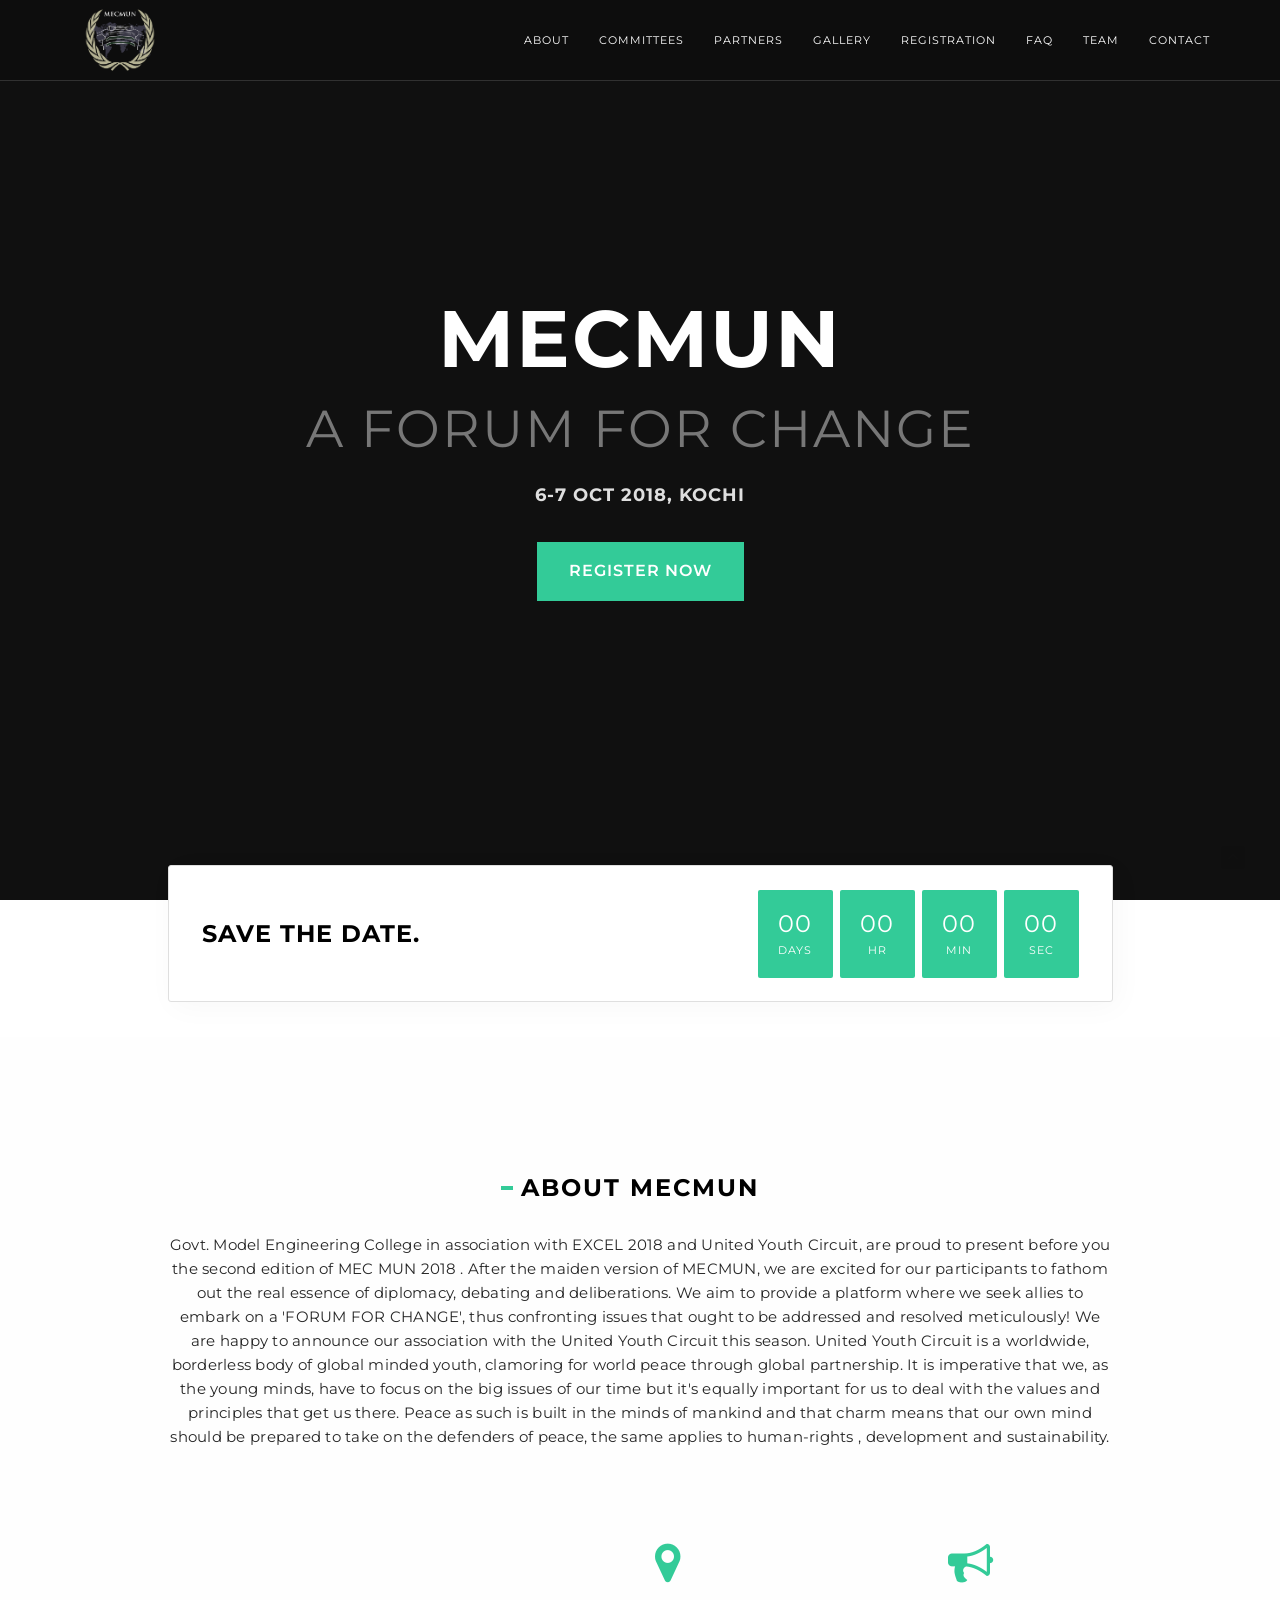
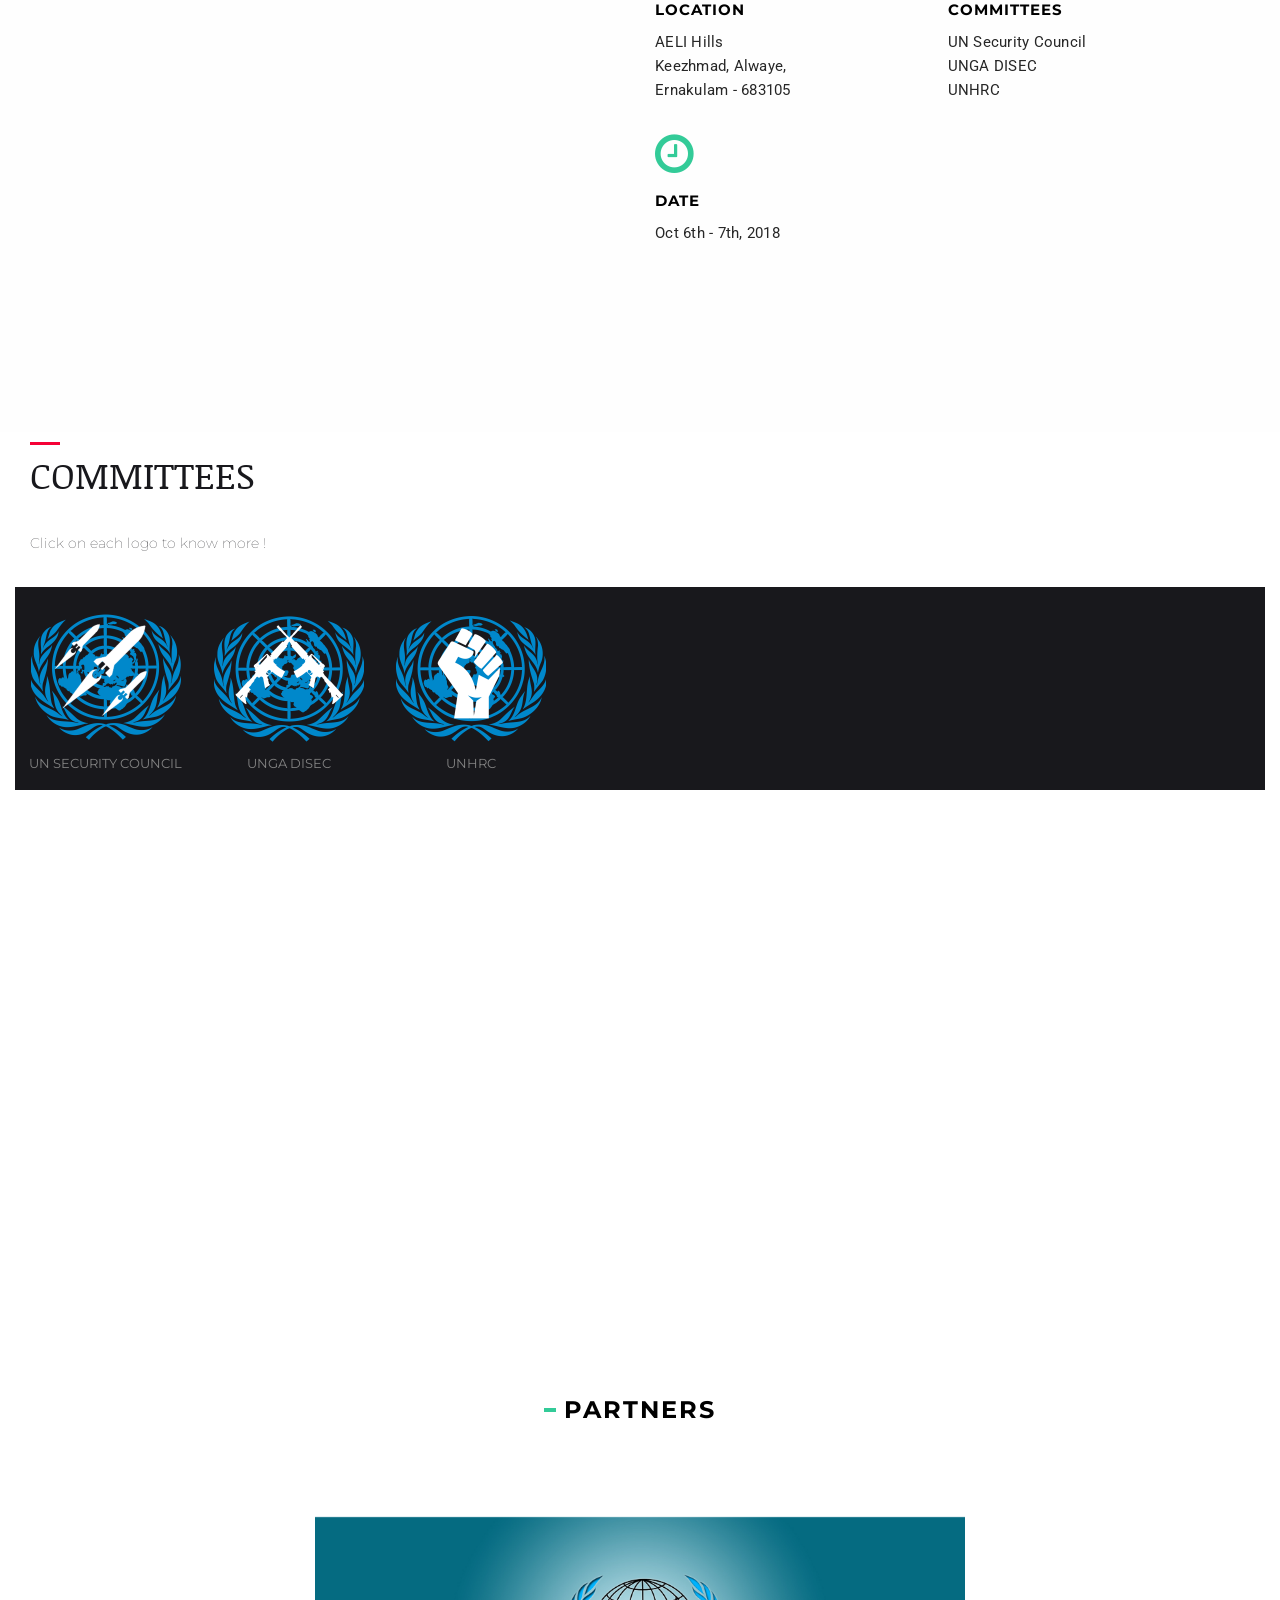
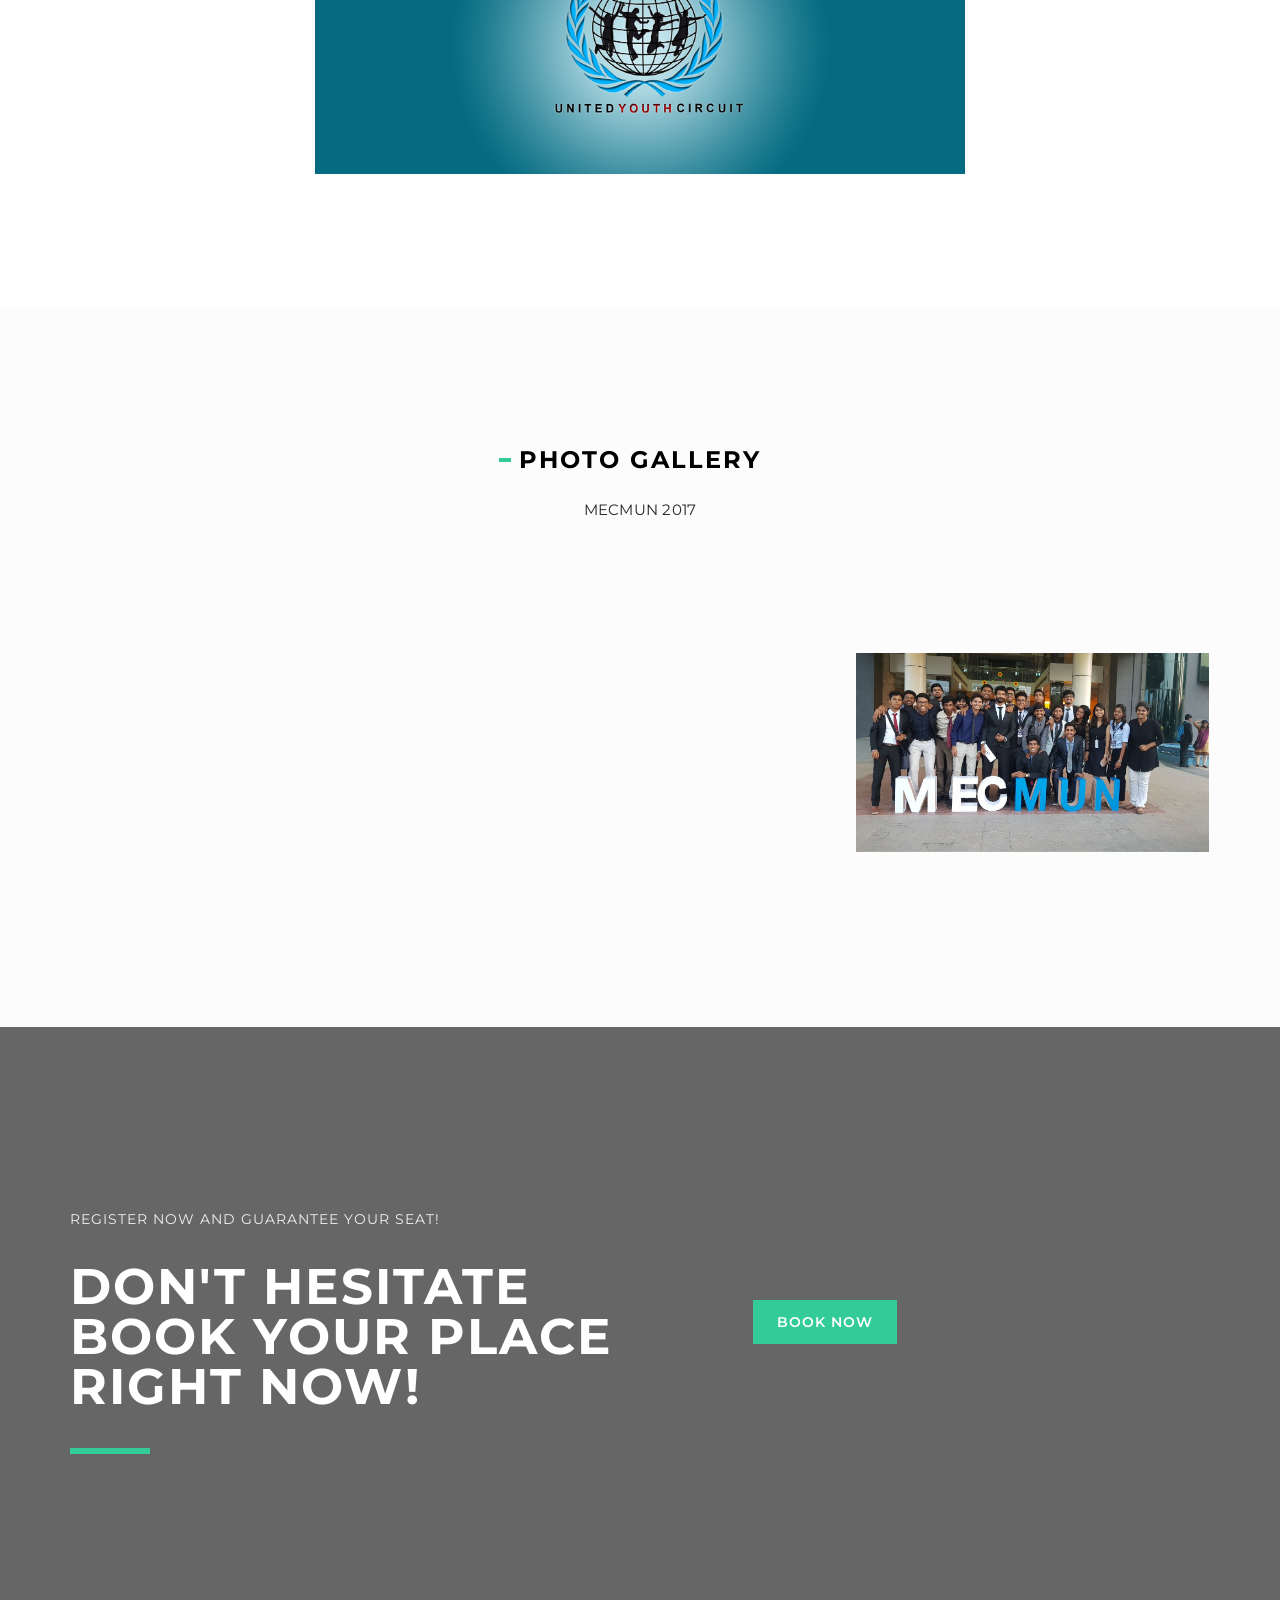
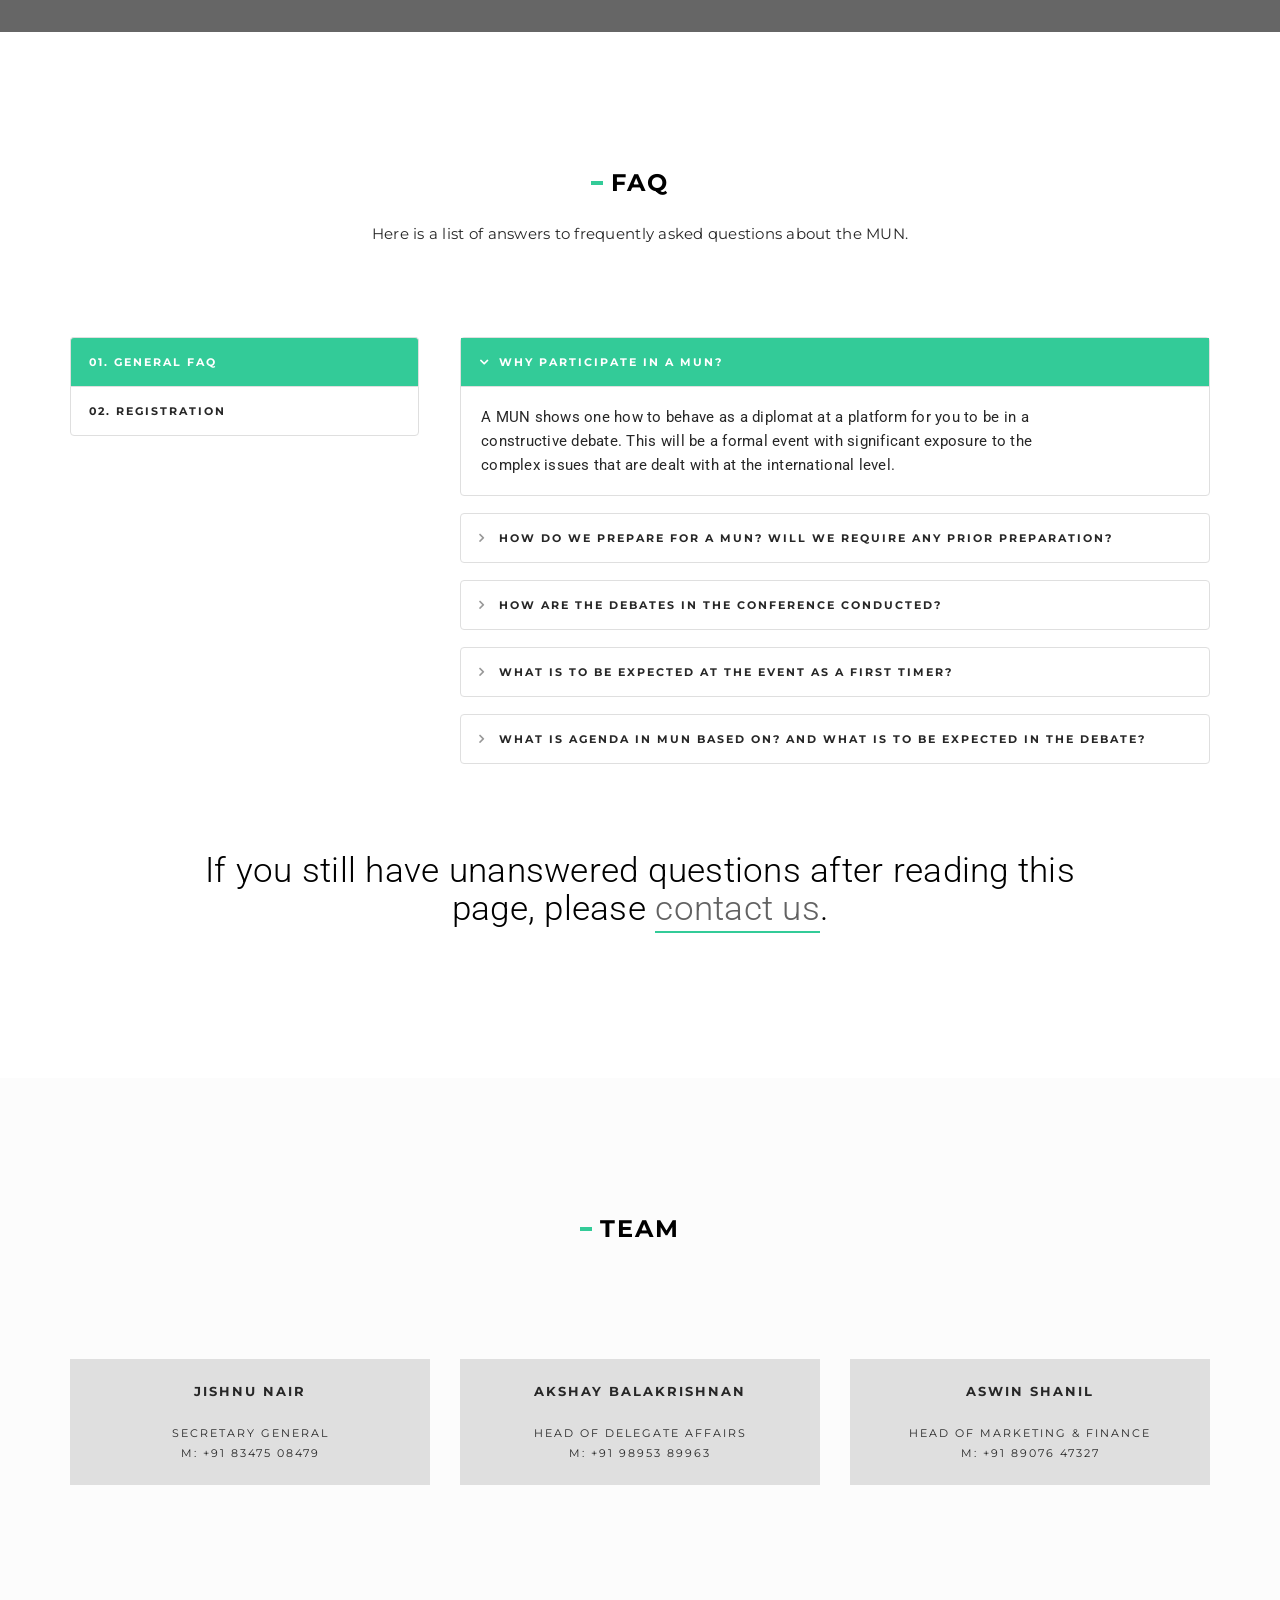
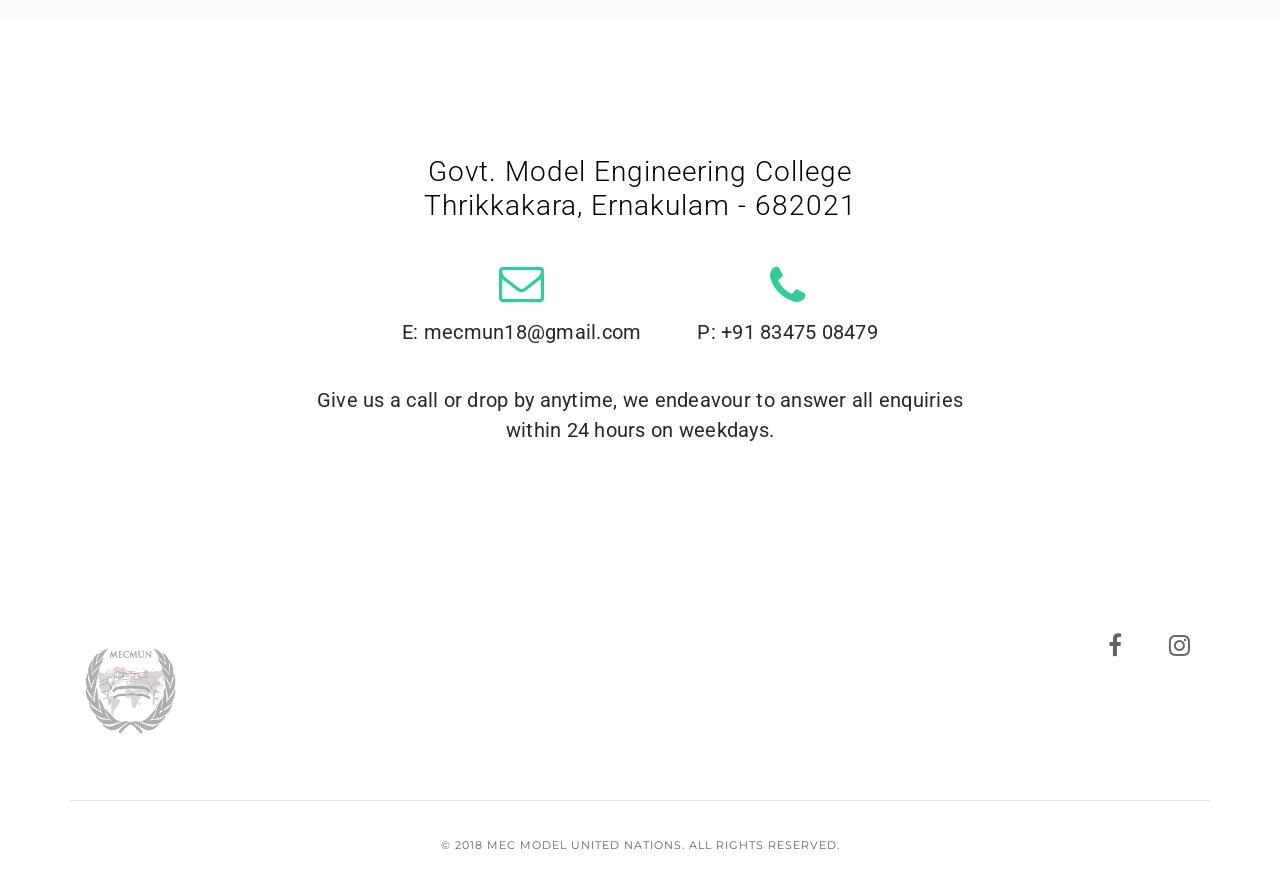
==== index.html @ cce0126d "Fixed the committees issue" ====
<!doctype html>
<html class="no-js" lang="en">
<head>
    <meta charset="utf-8">
    <title>MEC Model United Nations</title>
    <meta name="description" content="A MUN conference organised by Model Engineering College, Kochi"/>
    <meta name="keywords" content="mecmun, mun, model united nations, mecmun 2018, mec, mun kerala circuit"/>
    <meta name="viewport" content="width=device-width, initial-scale=1.0, maximum-scale=1"/>

    <!-- Loading Bootstrap CSS -->
    <link href="assets/css/bootstrap.min.css" rel="stylesheet" type="text/css">

    <!-- Loading Font Icons -->
    <link href="assets/css/font-awesome.min.css" rel="stylesheet" type="text/css">

    <!-- Include all css plugins (below), or include individual files as needed -->
    <link href="assets/css/flickity.min.css" rel="stylesheet" type="text/css">
    <link href="assets/css/magnific-popup.css" rel="stylesheet" type="text/css">

    <!-- Main CSS -->
    <link href="assets/css/dione_main.min.css" rel="stylesheet" type="text/css">
    <link href="assets/css/dione_style.css" rel="stylesheet" type="text/css">

    <!-- Color Skins CSS -->
    <link href="assets/css/dione_color_green.css" rel="stylesheet" type="text/css">
    <link href="assets/css/switch-style.css" rel="stylesheet" type="text/css">

    <style>
    #committees {
  		height: 820px;
	}
	@media only screen and (max-width: 992px) {
  	#committees {
    	height: 380px;
  	}
    }
    </style>
</head>
<body id="page-top">
    <!-- Navigation Start -->
    <nav id="navigation" class="navbar navbar-fixed-top navbar-white">
        <div class="container">
            <div class="row">
                <div class="navbar-header col-md-3">
                    <button type="button" class="navbar-toggle collapsed" data-toggle="collapse" data-target="#navbar-dione">
                        <span class="sr-only">Toggle navigation</span>
                        <span class="icon-bar"></span>
                        <span class="icon-bar"></span>
                        <span class="icon-bar"></span>
                    </button>
                    <a class="navbar-brand page-scroll font-family-alt letter-spacing-1 text-extra-large text-uppercase" href="#page-top">
                        <img class="logo-navbar-dark" src="assets/images/logo-text-white.png" alt=""/>
                        <img class="logo-navbar-white" src="assets/images/logo-text-dark.png" alt=""/>
                    </a>
                </div>
                <!-- //.navbar-header -->
                <div id="navbar-dione" class="navbar-collapse collapse col-md-9 pull-right">
                    <ul class="nav navbar-nav font-family-alt letter-spacing-1 text-small text-uppercase">
                        <li><a href="#about" class="page-scroll">About</a></li>
                        <li><a href="#committees" class="page-scroll">Committees</a></li>
                        <li><a href="#partner" class="page-scroll">Partners</a></li>
                        <li><a href="#gallery" class="page-scroll">Gallery</a></li>
                        <li><a href="#register" class="page-scroll">Registration</a></li>
                        <li><a href="#faq" class="page-scroll">FAQ</a></li>
                        <li><a href="#team" class="page-scroll">Team</a></li>
                        <li><a href="#contact" class="page-scroll">Contact</a></li>
                    </ul>
                </div>
                <!-- //.navbar-collapse -->
            </div>
            <!-- //.row -->
        </div>
        <!-- //.container -->
    </nav>
    <!-- //Navigation End -->
    <!-- Section - Home Start -->
    <section id="home-with-countdown" class="bg-cover bg-gray-dark-2 bg-overlay-black-6 display-table height-100 no-padding width-100">
        <div class="display-table-cell vertical-align-middle">
            <div class="container">
                <div class="row">
                    <div class="col-md-8 col-md-offset-2 text-center">
                        <h2 class="display-block font-family-alt font-weight-700 letter-spacing-2 text-uppercase text-white xs-title-extra-large sm-title-extra-large-3 title-extra-large-5">
                            MECMUN<br>
                            <small>A forum for change</small>
                        </h2>
                        <p class="font-family-alt letter-spacing-1 margin-3 no-margin-bottom no-margin-rl text-gray-light xs-text-large text-extra-large text-uppercase">
                            <b>6-7 Oct 2018, Kochi</b>
                        </p>
                        <a href="https://goo.gl/forms/EaOo9Jp00zM3arwy2" target="_blank" class="page-scroll btn btn-base-color sm-btn-medium btn-large margin-4-5 no-margin-bottom no-margin-rl">Register Now</a>
                    </div>
                    <!-- //.col-md-8 -->
                </div>
                <!-- //.row -->
            </div>
            <!-- //.container -->
        </div>
        <!-- //.display-table-cell -->
    </section>
    <!-- //Section - Home End -->
    <!-- Countdown Start -->
    <div id="countdown" class="bg-white">
        <div class="container">
            <div class="row">
                <div class="col-md-10 col-md-offset-1">
                    <div class="countdown bg-white border border-gray-light border-round sm-no-padding-rl no-padding-rl sm-padding-5 padding-2-5 position-relative">
                        <div class="no-padding-tb padding-3-5">
                            <div class="row">
                                <div class="col-md-6" data-mh="mh-col-countdown">
                                    <div class="display-table height-100 width-100">
                                        <div class="display-table-cell vertical-align-middle sm-text-center">
                                            <span class="display-block font-family-alt font-weight-700 letter-spacing-1 xs-text-extra-large title-medium text-uppercase">Save The Date. <!--<span class="text-decoration-underline text-base-color">Don't Miss It!</span>--></span>
                                            <!--
                                            <span class="display-block font-family-alt margin-1 no-margin-bottom no-margin-rl text-large text-gray-dark">Book your place right now! <span class="font-weight-700 text-black">57 seats</span> remaining.</span>
                                        	-->
                                        </div>
                                        <!-- //.display-table-cell -->
                                    </div>
                                    <!-- //.display-table -->
                                </div>
                                <!-- //.col-md-6 -->
                                <div class="col-md-6 sm-margin-4 sm-no-margin-bottom sm-no-margin-rl" data-mh="mh-col-countdown">
                                    <div id="clock" data-until-date="2018/10/06" class="clock"></div>
                                </div>
                                <!-- //.col-md-6 -->
                            </div>
                            <!-- //.row -->
                        </div>
                        <!-- //.no-padding-tb -->
                    </div>
                    <!-- //.countdown -->
                </div>
                <!-- //.col-md-10 -->
            </div>
            <!-- //.row -->
        </div>
        <!-- //.container -->
    </div>
    <!-- //Countdown End -->
    <!-- Section - About Start -->
    <section id="about" class="bg-white-2">
        <div class="container">
            <div class="row no-padding-rl no-padding-top padding-8">
                <div class="col-md-10 col-md-offset-1 text-center">
                    <h3 class="font-family-alt font-weight-700 letter-spacing-2 text-uppercase xs-title-small title-medium title-sideline-base-color">About MECMUN</h3>
                    <p class="font-family-alt margin-3 no-margin-bottom no-margin-rl text-gray-dark-2 text-large">Govt. Model Engineering College in association with EXCEL 2018 and United Youth Circuit, are proud to present before you the second edition of MEC MUN 2018 . After the maiden version of MECMUN, we are excited for our participants to fathom out the real essence of diplomacy, debating and deliberations. We aim to provide a platform where we seek allies to embark on a 'FORUM FOR CHANGE', thus confronting issues that ought to be addressed and resolved meticulously!
                    We are happy to announce our association with the United Youth Circuit this season. United Youth Circuit is a worldwide, borderless body of global minded youth, clamoring for world peace through global partnership.
                    It is imperative that we, as the young minds, have to focus on the big issues of our time but it's equally important for us to deal with the values and principles that get us there. Peace as such is built in the minds of mankind and that charm means that our own mind should be prepared to take on the defenders of peace, the same applies to human-rights , development and sustainability.</p>
                </div>
                <!-- //.col-md-8 -->
            </div>
            <!-- //.row -->
            <div class="row">
                <div class="col-md-5 xs-text-center">
                    <iframe src="https://www.google.com/maps/embed?pb=!1m18!1m12!1m3!1d7779.07262007532!2d76.3796434338593!3d10.109293436224014!2m3!1f0!2f0!3f0!3m2!1i1024!2i768!4f13.1!3m3!1m2!1s0x0%3A0xb600653c805710d!2sAELI+Hills!5e0!3m2!1sen!2sin!4v1536259050982" style="border:0; width:400px; height:350px;" allowfullscreen></iframe>

                    <!-- <a href="#" target="_blank" class="page-scroll btn btn-outline-black btn-medium margin-6-5 no-margin-bottom no-margin-rl">Download Brochure</a> -->
                </div>
                <!-- //.col-md-5 -->
                <div class="col-md-6 col-md-offset-1">
                    <div class="row">
                        <div class="col-sm-6 xs-margin-10 sm-margin-5 xs-no-margin-bottom sm-no-margin-bottom xs-no-margin-rl sm-no-margin-rl xs-text-center">
                            <i class="fa fa-map-marker display-block text-base-color title-extra-large-2"></i>
                            <span class="display-block font-family-alt font-weight-700 letter-spacing-1 margin-5 no-margin-bottom no-margin-rl text-large text-uppercase">Location</span>
                            <p class="margin-3 no-margin-bottom no-margin-rl text-large text-gray-dark-2">
                                AELI Hills<br>
                                Keezhmad, Alwaye,<br>
                                Ernakulam - 683105
                            </p>
                        </div>
                        <!-- //.col-md-6 -->
                        <div class="col-sm-6 sm-margin-5 sm-no-margin-bottom sm-no-margin-rl xs-text-center">
                            <i class="fa fa-bullhorn display-block text-base-color title-extra-large-2"></i>
                            <span class="display-block font-family-alt font-weight-700 letter-spacing-1 margin-5 no-margin-bottom no-margin-rl text-large text-uppercase">Committees</span>
                            <p class="margin-3 no-margin-bottom no-margin-rl text-large text-gray-dark-2">
                                <!--<strong>3</strong> Professsional Speakers:<br>-->
                                UN Security Council<br>
                                UNGA DISEC<br>
                                UNHRC
                            </p>
                        </div>
                        <!-- //.col-md-6 -->
                        <div class="col-sm-6 margin-5 no-margin-bottom no-margin-rl xs-text-center">
                            <i class="fa fa-clock-o display-block text-base-color title-extra-large-2"></i>
                            <span class="display-block font-family-alt font-weight-700 letter-spacing-1 margin-5 no-margin-bottom no-margin-rl text-large text-uppercase">Date</span>
                            <p class="margin-3 no-margin-bottom no-margin-rl text-large text-gray-dark-2">
                                Oct 6th - 7th, 2018
                            </p>
                        </div>
                        <!-- //.col-md-6 -->
                        <!--
                        <div class="col-sm-6 margin-5 no-margin-bottom no-margin-rl xs-text-center">
                            <i class="fa fa-coffee display-block text-base-color title-extra-large-2"></i>
                            <span class="display-block font-family-alt font-weight-700 letter-spacing-1 margin-5 no-margin-bottom no-margin-rl text-large text-uppercase">Sponsors</span>
                        </div>
                    	-->
                        <!-- //.col-md-6 -->
                    </div>
                    <!-- //.row -->
                </div>
                <!-- //.col-md-6 -->
            </div>
            <!-- //.row -->
        </div>
        <!-- //.container -->
    </section>
    <!-- //Section - About End -->
    <!-- Committees start-->
    <iframe id="committees" src="committee.html" style="border:none; background:transparent; overflow:hidden; width:100%;"></iframe>

    <!-- Section - Sponsors Start -->
    <section id="partner" class="bg-white">
        <div class="container">
            <div class="row no-padding-rl no-padding-top padding-8">
                <div class="col-md-8 col-md-offset-2 text-center">
                    <h3 class="font-family-alt font-weight-700 letter-spacing-2 text-uppercase xs-title-small title-medium title-sideline-base-color">Partners</h3>
                </div>
                <!-- //.col-md-8 -->
            </div>
            <!-- //.row -->
            <div class="row">
                <div class="col-md-10 col-md-offset-1">
                    <div class="row">
                        <div class="col-xs-12 col-sm-12 xs-margin-12 xs-no-margin-bottom xs-no-margin-rl text-center">
                            <img width="650" src="assets/images/sponsor.jpg" alt=""/>
                        </div>
                        <!-- //.col-xs-6 -->
                    </div>
                    <!-- //.row -->
                </div>
                <!-- //.col-md-10 -->
            </div>
            <!-- //.row -->
        </div>
        <!-- //.container -->
    </section>
    <!-- //Section - Sponsors End -->
    <!-- Section - Gallery Start -->
    <section id="gallery" class="bg-white-3">
        <div class="container">
            <div class="row no-padding-rl no-padding-top padding-8">
                <div class="col-md-8 col-md-offset-2 text-center">
                    <h3 class="font-family-alt font-weight-700 letter-spacing-2 text-uppercase xs-title-small title-medium title-sideline-base-color">Photo Gallery</h3>
                    <p class="font-family-alt margin-3 no-margin-bottom no-margin-rl text-gray-dark-2 text-large">MECMUN 2017</p>
                </div>
                <!-- //.col-md-8 -->
            </div>
            <!-- //.row -->
            <div class="row">
                <div class="col-md-12">
                    <div class="gallery-wrapper">
                        <div class="gallery-grid grid-col-3 gutter-wide">
                            <div class="item">
                                <figure>
                                    <div class="gallery-img">
                                        <a href="assets/images/5.JPG">
                                            <img src="assets/images/5.JPG" alt="">
                                        </a>
                                    </div>
                                    <!-- //.gallery-img -->
                                </figure>
                            </div>
                            <!-- //.item -->
                            <div class="item">
                                <figure>
                                    <div class="gallery-img">
                                        <a href="assets/images/6.JPG">
                                            <img src="assets/images/6.JPG" alt="">
                                        </a>
                                    </div>
                                    <!-- //.gallery-img -->
                                </figure>
                            </div>
                            <!-- //.item -->
                            <div class="item">
                                <figure>
                                    <div class="gallery-img">
                                        <a href="assets/images/7.JPG">
                                            <img src="assets/images/7.JPG" alt="">
                                        </a>
                                    </div>
                                    <!-- //.gallery-img -->
                                </figure>
                            </div>
                            <!-- //.item -->
                            <div class="item">
                                <figure>
                                    <div class="gallery-img">
                                        <a href="assets/images/8.JPG">
                                            <img src="assets/images/8.JPG" alt="">
                                        </a>
                                    </div>
                                    <!-- //.gallery-img -->
                                </figure>
                            </div>
                            <!-- //.item -->
                            <div class="item">
                                <figure>
                                    <div class="gallery-img">
                                        <a href="assets/images/9.JPG">
                                            <img src="assets/images/9.JPG" alt="">
                                        </a>
                                    </div>
                                    <!-- //.gallery-img -->
                                </figure>
                            </div>
                            <!-- //.item -->
                            <div class="item">
                                <figure>
                                    <div class="gallery-img">
                                        <a href="assets/images/4.jpg">
                                            <img src="assets/images/4.jpg" alt="">
                                        </a>
                                    </div>
                                    <!-- //.gallery-img -->
                                </figure>
                            </div>
                            <!-- //.item -->
                        </div>
                        <!-- //.gallery-grid -->
                    </div>
                    <!-- //.gallery-wrapper -->
                </div>
                <!-- //.col-md-12 -->
            </div>
            <!-- //.row -->
        </div>
        <!-- //.container -->
    </section>
    <!-- //Section - Gallery End -->
    <!-- Section - Register Start -->
    <section id="register" class="bg-cover bg-overlay-black-6">
        <div class="container">
            <div class="row">
                <div class="col-sm-6 col-md-7 xs-text-center">
                    <span class="display-block font-family-alt letter-spacing-1 opacity-9 margin-7 no-margin-bottom no-margin-rl text-white text-medium text-uppercase">Register Now and Guarantee Your Seat!</span>
                    <h2 class="display-block font-family-alt font-weight-700 letter-spacing-2 margin-5 no-margin-bottom no-margin-rl text-white xs-title-medium title-extra-large-3 text-uppercase">Don't Hesitate<br>Book Your Place<br>Right Now!</h2>
                    <span class="bg-base-color display-inline-block margin-5-5 no-margin-rl separator-line-medium-thick-long"></span>
                </div>
                <!-- //.col-sm-6 -->
                <div class="col-sm-6 col-md-5">
                <br><br><br><br>
                    <br><br>
                            <a href="https://goo.gl/forms/EaOo9Jp00zM3arwy2" target="_blank" id="btn-form-register" class="btn btn-base-color btn-medium" role="button">Book Now</a>
                    <!-- //.form-wrapper -->
                </div>
                <!-- //.col-sm-6 -->
            </div>
            <!-- //.row -->
        </div>
        <!-- //.container -->
    </section>
    <!-- //Section - Register End -->
    <!-- Section - FAQ Start -->
    <section id="faq" class="bg-white">
        <div class="container">
            <div class="row no-padding-rl no-padding-top padding-8">
                <div class="col-md-8 col-md-offset-2 text-center">
                    <h3 class="font-family-alt font-weight-700 letter-spacing-2 text-uppercase xs-title-small title-medium title-sideline-base-color">FAQ</h3>
                    <p class="font-family-alt margin-3 no-margin-bottom no-margin-rl text-gray-dark-2 text-large">Here is a list of answers to frequently asked questions about the MUN.</p>
                </div>
                <!-- //.col-md-8 -->
            </div>
            <!-- //.row -->
            <div class="row">
                <div class="col-sm-4 margin-5 no-margin-rl no-margin-top">
                    <ul class="nav nav-pills nav-stacked font-family-alt font-weight-700 display-block letter-spacing-2 margin-3 sm-no-margin no-margin-left no-margin-tb text-small text-uppercase" role="tablist">
                        <li role="presentation" class="active no-margin">
                            <a href="#tab-one" aria-controls="tab-one" role="tab" data-toggle="tab" class="border border-gray-light no-border-bottom no-border-radius" aria-expanded="false">01. General FAQ</a>
                        </li>
                        <li role="presentation" class="no-margin">
                            <a href="#tab-two" aria-controls="tab-two" role="tab" data-toggle="tab" class="border border-gray-light no-border-radius" aria-expanded="false">02. Registration</a>
                        </li>
                    </ul>
                </div>
                <!-- //.col-sm-4 -->
                <div class="col-sm-8">
                    <div class="tab-content">
                        <div role="tabpanel" class="tab-pane fade active in" id="tab-one">
                            <!-- Accordion Start -->
                            <div class="panel-group position-relative" id="accordion-one" role="tablist">
                                <div class="panel active" role="tab" id="accordion-one-heading-1">
                                    <div class="panel-heading ease">
                                        <div class="panel-title display-block">
                                            <a class="font-family-alt font-weight-700 letter-spacing-2 text-small text-uppercase" role="button" data-toggle="collapse" data-parent="#accordion-one" href="#accordion-one-collapse-1" aria-controls="accordion-one-collapse-1">Why participate in a MUN?</a>
                                        </div>
                                        <!-- //.panel-title -->
                                    </div>
                                    <!-- //.panel-heading -->
                                    <div id="accordion-one-collapse-1" class="panel-collapse collapse in" role="tabpanel" aria-labelledby="accordion-one-heading-1">
                                        <div class="panel-body">
                                            <p class="text-gray-dark-2 text-large">A MUN shows one how to behave as a diplomat at a platform for you to be in a constructive debate. This will be a formal event with significant exposure to the complex issues that are dealt with at the international level.
</p>
                                        </div>
                                        <!-- //.panel-body -->
                                    </div>
                                    <!-- //.panel-collapse -->
                                </div>
                                <!-- //.panel -->
                                <div class="panel" role="tab" id="accordion-one-heading-2">
                                    <div class="panel-heading ease">
                                        <div class="panel-title display-block">
                                            <a class="collapsed font-family-alt font-weight-700 letter-spacing-2 text-small text-uppercase" role="button" data-toggle="collapse" data-parent="#accordion-one" href="#accordion-one-collapse-2" aria-controls="accordion-one-collapse-2">How do we prepare for a MUN? Will we require any prior preparation?</a>
                                        </div>
                                        <!-- //.panel-title -->
                                    </div>
                                    <!-- //.panel-heading -->
                                    <div id="accordion-one-collapse-2" class="panel-collapse collapse" role="tabpanel" aria-labelledby="accordion-one-heading-2">
                                        <div class="panel-body">
                                            <p class="text-gray-dark-2 text-large">A background guide will be provided to you by the Executive Board of your committee. This guide will feature all details about your committee, matters pertaining to the agenda and important links which will give more info on the same subject.
            For the understanding of the issue, you can use UN sites and even UN accepted sites like Amnesty international, WWF and other credible sources .Wikipedia is not acceptable in the conference but you can use it for learning more about the issue.
</p>
                                        </div>
                                        <!-- //.panel-body -->
                                    </div>
                                    <!-- //.panel-collapse -->
                                </div>
                                <!-- //.panel -->
                                <div class="panel" role="tab" id="accordion-one-heading-3">
                                    <div class="panel-heading ease">
                                        <div class="panel-title display-block">
                                            <a class="collapsed font-family-alt font-weight-700 letter-spacing-2 text-small text-uppercase" role="button" data-toggle="collapse" data-parent="#accordion-one" href="#accordion-one-collapse-3" aria-controls="accordion-one-collapse-3">How are the debates in the conference conducted? </a>
                                        </div>
                                        <!-- //.panel-title -->
                                    </div>
                                    <!-- //.panel-heading -->
                                    <div id="accordion-one-collapse-3" class="panel-collapse collapse" role="tabpanel" aria-labelledby="accordion-one-heading-3">
                                        <div class="panel-body">
                                            <p class="text-gray-dark-2 text-large">All debates are strictly conducted according to UNA-USA Rules of Procedure which will be introduced to first timers prior to the beginning of the  committee.
</p>
                                        </div>
                                        <!-- //.panel-body -->
                                    </div>
                                    <!-- //.panel-collapse -->
                                </div>
                                <!-- //.panel -->
                                <div class="panel" role="tab" id="accordion-one-heading-4">
                                    <div class="panel-heading ease">
                                        <div class="panel-title display-block">
                                            <a class="collapsed font-family-alt font-weight-700 letter-spacing-2 text-small text-uppercase" role="button" data-toggle="collapse" data-parent="#accordion-one" href="#accordion-one-collapse-4" aria-controls="accordion-one-collapse-4">What is to be expected at the event as a first timer?</a>
                                        </div>
                                        <!-- //.panel-title -->
                                    </div>
                                    <!-- //.panel-heading -->
                                    <div id="accordion-one-collapse-4" class="panel-collapse collapse" role="tabpanel" aria-labelledby="accordion-one-heading-4">
                                        <div class="panel-body">
                                            <p class="text-gray-dark-2 text-large">Your country will be allotted to you well in advance. The Guide will also be provided. You must be well prepared before attending. The rules of procedure will be  briefed to you the Executive Board before the session commences. Never hesitate to take advice or ask doubt from others. Like any other event you will soon get well with others.</p>
                                        </div>
                                        <!-- //.panel-body -->
                                    </div>
                                    <!-- //.panel-collapse -->
                                </div>
                                <!-- //.panel -->
                                <div class="panel" role="tab" id="accordion-one-heading-5">
                                    <div class="panel-heading ease">
                                        <div class="panel-title display-block">
                                            <a class="collapsed font-family-alt font-weight-700 letter-spacing-2 text-small text-uppercase" role="button" data-toggle="collapse" data-parent="#accordion-one" href="#accordion-one-collapse-5" aria-controls="accordion-one-collapse-5">What is agenda in MUN based on? And what is to be expected in the Debate?</a>
                                        </div>
                                        <!-- //.panel-title -->
                                    </div>
                                    <!-- //.panel-heading -->
                                    <div id="accordion-one-collapse-5" class="panel-collapse collapse" role="tabpanel" aria-labelledby="accordion-one-heading-5">
                                        <div class="panel-body">
                                            <p class="text-gray-dark-2 text-large">Model UN follows every agenda that can be debated at the UN. The Debates are strictly based on International Relations and Diplomacy. The delegates are expected to be very well aware about their Nation’s Foreign Policy. Debate will include speeches, questioning, counter-questioning and lot more. </p>
                                        </div>
                                        <!-- //.panel-body -->
                                    </div>
                                    <!-- //.panel-collapse -->
                                </div>
                                <!-- //.panel -->
                            </div>
                            <!-- //Accordion End -->
                        </div>
                        <!-- //.tab-pane -->
                        <div role="tabpanel" class="tab-pane fade" id="tab-two">
                            <!-- Accordion Start -->
                            <div class="panel-group position-relative" id="accordion-two" role="tablist">
                                <div class="panel active" role="tab" id="accordion-two-heading-1">
                                    <div class="panel-heading ease">
                                        <div class="panel-title display-block">
                                            <a class="font-family-alt font-weight-700 letter-spacing-2 text-small text-uppercase" role="button" data-toggle="collapse" data-parent="#accordion-two" href="#accordion-two-collapse-1" aria-controls="accordion-two-collapse-1">How do we apply for MECMUN? </a>
                                        </div>
                                        <!-- //.panel-title -->
                                    </div>
                                    <!-- //.panel-heading -->
                                    <div id="accordion-two-collapse-1" class="panel-collapse collapse in" role="tabpanel" aria-labelledby="accordion-two-heading-1">
                                        <div class="panel-body">
                                            <p class="text-gray-dark-2 text-large">Fill in the application form meant for delegates with your personal details and your preferred choice of committee and country.</p>
                                        </div>
                                        <!-- //.panel-body -->
                                    </div>
                                    <!-- //.panel-collapse -->
                                </div>
                                <!-- //.panel -->
                                <div class="panel" role="tab" id="accordion-two-heading-2">
                                    <div class="panel-heading ease">
                                        <div class="panel-title display-block">
                                            <a class="collapsed font-family-alt font-weight-700 letter-spacing-2 text-small text-uppercase" role="button" data-toggle="collapse" data-parent="#accordion-two" href="#accordion-two-collapse-2" aria-controls="accordion-two-collapse-2">How do I pay the delegate registration fee?</a>
                                        </div>
                                        <!-- //.panel-title -->
                                    </div>
                                    <!-- //.panel-heading -->
                                    <div id="accordion-two-collapse-2" class="panel-collapse collapse" role="tabpanel" aria-labelledby="accordion-two-heading-2">
                                        <div class="panel-body">
                                            <p class="text-gray-dark-2 text-large">The link to pay the fees will be provided in your confirmation mail. </p>
                                        </div>
                                        <!-- //.panel-body -->
                                    </div>
                                    <!-- //.panel-collapse -->
                                </div>
                                <!-- //.panel -->
                                <div class="panel" role="tab" id="accordion-two-heading-3">
                                    <div class="panel-heading ease">
                                        <div class="panel-title display-block">
                                            <a class="collapsed font-family-alt font-weight-700 letter-spacing-2 text-small text-uppercase" role="button" data-toggle="collapse" data-parent="#accordion-two" href="#accordion-two-collapse-3" aria-controls="accordion-two-collapse-3">What are the advantages of participating?</a>
                                        </div>
                                        <!-- //.panel-title -->
                                    </div>
                                    <!-- //.panel-heading -->
                                    <div id="accordion-two-collapse-3" class="panel-collapse collapse" role="tabpanel" aria-labelledby="accordion-two-heading-3">
                                        <div class="panel-body">
                                            <p class="text-gray-dark-2 text-large">Certificates and Prizes won are of a great value. Learning skills like Public speaking and leadership skills, along with meeting a lot of people. The overall event is designed to be a fun filled one. </p>
                                        </div>
                                        <!-- //.panel-body -->
                                    </div>
                                    <!-- //.panel-collapse -->
                                </div>
                                <!-- //.panel -->
                                <div class="panel" role="tab" id="accordion-two-heading-4">
                                    <div class="panel-heading ease">
                                        <div class="panel-title display-block">
                                            <a class="collapsed font-family-alt font-weight-700 letter-spacing-2 text-small text-uppercase" role="button" data-toggle="collapse" data-parent="#accordion-two" href="#accordion-two-collapse-4" aria-controls="accordion-two-collapse-4">How should I come for the event? Is there any dress code?</a>
                                        </div>
                                        <!-- //.panel-title -->
                                    </div>
                                    <!-- //.panel-heading -->
                                    <div id="accordion-two-collapse-4" class="panel-collapse collapse" role="tabpanel" aria-labelledby="accordion-two-heading-4">
                                        <div class="panel-body">
                                            <p class="text-gray-dark-2 text-large">You are expected to be present in Formal Attire during the conference period.</p>
                                        </div>
                                        <!-- //.panel-body -->
                                    </div>
                                    <!-- //.panel-collapse -->
                                </div>
                                <!-- //.panel -->
                                <div class="panel" role="tab" id="accordion-two-heading-5">
                                    <div class="panel-heading ease">
                                        <div class="panel-title display-block">
                                            <a class="collapsed font-family-alt font-weight-700 letter-spacing-2 text-small text-uppercase" role="button" data-toggle="collapse" data-parent="#accordion-two" href="#accordion-two-collapse-5" aria-controls="accordion-two-collapse-3">Is accommodation available for the event?</a>
                                        </div>
                                        <!-- //.panel-title -->
                                    </div>
                                    <!-- //.panel-heading -->
                                    <div id="accordion-two-collapse-5" class="panel-collapse collapse" role="tabpanel" aria-labelledby="accordion-two-heading-5">
                                        <div class="panel-body">
                                            <p class="text-gray-dark-2 text-large">Yes, accommodation will be provided on prior request of the delegate, ideally during the time of filling the application form. The accommodation fees has to remitted along with delegate fees to confirm your seat.</p>
                                        </div>
                                        <!-- //.panel-body -->
                                    </div>
                                    <!-- //.panel-collapse -->
                                </div>
                                <!-- //.panel -->
                            </div>
                            <!-- //Accordion End -->
                        </div>
                        <!-- //.tab-pane -->
                    </div>
                    <!-- //.tab-content -->
                </div>
                <!-- //.col-sm-8 -->
            </div>
            <!-- //.row -->
            <div class="row margin-6 no-margin-bottom no-margin-rl">
                <div class="col-md-10 col-md-offset-1 text-center">
                    <p class="font-weight-300 title-extra-large">If you still have unanswered questions after reading this page, please <a href="#" class="page-scroll display-inline-block title-underline-base-color">contact us</a>.</p>
                </div>
                <!-- //.col-md-10 -->
            </div>
            <!-- //.row -->
        </div>
        <!-- //.container -->
    </section>
    <!-- //Section - FAQ End -->
<!-- Section - Team Start -->
    <section id="team" class="bg-white-3">
        <div class="container">
            <div class="row no-padding-rl no-padding-top padding-8">
                <div class="col-md-8 col-md-offset-2 text-center">
                    <h3 class="font-family-alt font-weight-700 letter-spacing-2 text-uppercase xs-title-small title-medium title-sideline-base-color">Team</h3>
                    <p class="font-family-alt margin-3 no-margin-bottom no-margin-rl text-gray-dark-2 text-large"></p>
                </div>
                <!-- //.col-md-8 -->
            </div>
            <!-- //.row -->
            <div class="row">
                <!-- Features Box Style v2 Start -->
                <div class="features-box col-sm-6 col-md-4">
                    <div class="overflow-hidden position-relative width-100">
                        <div class="position-relative">
                            <span class="bg-base-color display-inline-block font-family-alt letter-spacing-1 margin-4 padding-tb-9px padding-rl-13px position-absolute position-bottom text-extra-small text-uppercase text-white">Sec General</span>
                        </div>
                        <!-- //.position-relative -->
                        <div class="bg-gray-light no-padding-rl padding-6 position-relative text-center">
                            <span class="display-block font-family-alt font-weight-700 letter-spacing-2 text-gray-dark-2 text-big text-uppercase">
                            Jishnu Nair
                            </span>
                            <span class="display-block font-family-alt font-weight-500 letter-spacing-2 text-gray-dark-2 text-small text-uppercase"><br>
                            Secretary General<br>
                            M: +91 83475 08479
                            </span>
                        </div>
                        <!-- //.bg-gray-light -->
                        <div class="ease height-100 padding-2 position-absolute position-top position-left show-on-hover width-100">
                            <div class="bg-base-color height-100 width-100">
                                <div class="display-table height-100 width-100">
                                    <div class="display-table-cell no-padding-tb padding-11 vertical-align-middle">
                                        <span class="display-block font-family-alt letter-spacing-2 text-medium text-uppercase text-white">Jishnu Nair</span>
                                        <span class="display-block font-family-alt letter-spacing-1 text-small text-uppercase text-white">Secretary General</span>
                                    </div>
                                    <!-- //.display-table-cell -->
                                </div>
                                <!-- //.display-table -->
                            </div>
                            <!-- //.bg-base-color -->
                        </div>
                        <!-- //.ease -->
                    </div>
                    <!-- //.overflow-hidden -->
                </div>
                <!-- //Features Box Style v2 End -->
                <!-- Features Box Style v2 Start -->
                <div class="features-box col-sm-6 col-md-4 xs-margin-4-5 xs-no-margin-bottom xs-no-margin-rl">
                    <div class="overflow-hidden position-relative width-100">
                        <div class="position-relative">
                            <span class="bg-base-color display-inline-block font-family-alt letter-spacing-1 margin-4 padding-tb-9px padding-rl-13px position-absolute position-bottom text-extra-small text-uppercase text-white">Content Writer</span>
                        </div>
                        <!-- //.position-relative -->
                        <div class="bg-gray-light no-padding-rl padding-6 position-relative text-center">
                            <span class="display-block font-family-alt font-weight-700 letter-spacing-2 text-gray-dark-2 text-big text-uppercase">Akshay Balakrishnan</span>
                            <span class="display-block font-family-alt font-weight-500 letter-spacing-2 text-gray-dark-2 text-small text-uppercase"><br>
                            Head of Delegate Affairs<br>
                            M: +91 98953 89963
                            </span>
                        </div>
                        <!-- //.bg-gray-light -->
                        <div class="ease height-100 padding-2 position-absolute position-top position-left show-on-hover width-100">
                            <div class="bg-base-color height-100 width-100">
                                <div class="display-table height-100 width-100">
                                    <div class="display-table-cell no-padding-tb padding-11 vertical-align-middle">
                                        <span class="display-block font-family-alt letter-spacing-2 text-medium text-uppercase text-white">Akshay Balakrishnan</span>
                                        <span class="display-block font-family-alt letter-spacing-1 text-small text-uppercase text-white">Head of Delegate Affairs</span>
                                    </div>
                                    <!-- //.display-table-cell -->
                                </div>
                                <!-- //.display-table -->
                            </div>
                            <!-- //.bg-base-color -->
                        </div>
                        <!-- //.ease -->
                    </div>
                    <!-- //.overflow-hidden -->
                </div>
                <!-- //Features Box Style v2 End -->
                <!-- Features Box Style v2 Start -->
                <div class="features-box col-sm-6 col-md-4 sm-margin-4-5 sm-no-margin-bottom sm-no-margin-rl">
                    <div class="overflow-hidden position-relative width-100">
                        <div class="position-relative">
                            <span class="bg-base-color display-inline-block font-family-alt letter-spacing-1 margin-4 padding-tb-9px padding-rl-13px position-absolute position-bottom text-extra-small text-uppercase text-white">Special Speaker</span>
                        </div>
                        <!-- //.position-relative -->
                        <div class="bg-gray-light no-padding-rl padding-6 position-relative text-center">
                            <span class="display-block font-family-alt font-weight-700 letter-spacing-2 text-gray-dark-2 text-big text-uppercase">Aswin Shanil</span>
                            <span class="display-block font-family-alt font-weight-500 letter-spacing-2 text-gray-dark-2 text-small text-uppercase"><br>
                            Head of Marketing & Finance<br>
                            M: +91 89076 47327
                            </span>
                        </div>
                        <!-- //.bg-gray-light -->
                        <div class="ease height-100 padding-2 position-absolute position-top position-left show-on-hover width-100">
                            <div class="bg-base-color height-100 width-100">
                                <div class="display-table height-100 width-100">
                                    <div class="display-table-cell no-padding-tb padding-11 vertical-align-middle">
                                        <span class="display-block font-family-alt letter-spacing-2 text-medium text-uppercase text-white">Aswin Shanil</span>
                                        <span class="display-block font-family-alt letter-spacing-1 text-small text-uppercase text-white">Head of Marketing & Finance</span>
                                    </div>
                                    <!-- //.display-table-cell -->
                                </div>
                                <!-- //.display-table -->
                            </div>
                            <!-- //.bg-base-color -->
                        </div>
                        <!-- //.ease -->
                    </div>
                    <!-- //.overflow-hidden -->
                </div>
                <!-- //Features Box Style v2 End -->
            </div>
            <!-- //.row -->
        </div>
        <!-- //.container -->
    </section>
    <!-- //Section - Team End -->
    <!-- Section - Contact Start -->
    <section id="contact" class="bg-white">
        <div class="container">
            <div class="row">
                <div class="col-md-8 col-md-offset-2 text-center">
                    <h3 class="display-block font-weight-300 letter-spacing-1 title-large">Govt. Model Engineering College<br>Thrikkakara, Ernakulam - 682021</h3>
                    <div class="margin-5 no-margin-bottom no-margin-rl">
                        <div class="display-inline-block margin-7 no-margin-left no-margin-tb">
                            <i class="fa fa-envelope-o display-block text-base-color xs-title-large title-extra-large-2"></i>
                            <span class="display-block margin-5 no-margin-bottom no-margin-rl text-gray-dark-2 xs-text-large title-small">E: mecmun18@gmail.com</span>
                        </div>
                        <!-- //.display-inline-block -->
                        <div class="display-inline-block">
                            <i class="fa fa-phone display-block text-base-color xs-title-large title-extra-large-2"></i>
                            <span class="display-block margin-5 no-margin-bottom no-margin-rl text-gray-dark-2 xs-text-large title-small">P: +91 83475 08479</span>
                        </div>
                        <!-- //.display-inline-block -->
                    </div>
                    <!-- //.margin-5 -->
                    <p class="margin-5 no-margin-bottom no-margin-rl text-gray-dark-2 title-small">Give us a call or drop by anytime, we endeavour to answer all enquiries<br>within 24 hours on weekdays.</p>
                </div>
                <!-- //.col-md-8 -->
            </div>
            <!-- //.row -->
                <!-- //.col-md-10 -->
            </div>
        <!-- //.container -->
    </section>
    <!-- //Section - Contact End -->
    <!-- Footer Start -->
    <footer class="footer bg-white">
        <div class="container">
            <div class="row">
                <div class="col-sm-4">
                    <div class="footer-logo xs-text-center">
                        <img src="assets/images/logo-text-dark.png" alt="" class="opacity-4">
                    </div>
                    <!-- //.footer-logo -->
                </div>
                <!-- //.col-sm-4 -->
                <div class="col-sm-8">
                    <div class="footer-social text-right">
                        <ul class="list-inline list-unstyled no-margin xs-text-center xs-title-small title-medium">
                            <li><a href="https://www.facebook.com/mecmun18"><i class="fa fa-facebook"></i></a></li>
                            <li><a href="https://www.instagram.com/mecmun2018/"><i class="fa fa-instagram"></i></a></li>
                        </ul>
                    </div>
                    <!-- //.footer-social -->
                </div>
                <!-- //.col-sm-8 -->
            </div>
            <!-- //.row -->
            <div class="row">
                <div class="col-md-12">
                    <div class="footer-copyright text-center border-top border-gray-light">
                        <span class="font-family-alt letter-spacing-1 text-gray-dark text-small text-uppercase">&copy; 2018 MEC Model United Nations. All rights reserved.</span>
                    </div>
                    <!-- //.footer-copyright -->
                </div>
                <!-- //.col-md-12 -->
            </div>
            <!-- //.row -->
        </div>
        <!-- //.container -->
    </footer>
    <!-- //Footer End -->
    <!-- Scroll to top -->
    <a href="#page-top" class="page-scroll scroll-to-top"><i class="fa fa-angle-up"></i></a>
    <!-- Loading jQuery -->
    <script src="assets/js/jquery.min.js"></script>
    <!-- Loading Bootstrap JS -->
    <script src="assets/js/bootstrap.min.js"></script>
    <!-- Include all js plugins (below) -->
    <script src="assets/js/pace.min.js"></script>
    <script src="assets/js/debouncer.min.js"></script>
    <script src="assets/js/jquery.easing.min.js"></script>
    <script src="assets/js/jquery.inview.min.js"></script>
    <script src="assets/js/jquery.matchHeight.js"></script>
    <script src="assets/js/isotope.pkgd.min.js"></script>
    <script src="assets/js/imagesloaded.pkgd.min.js"></script>
    <script src="assets/js/flickity.pkgd.min.js"></script>
    <script src="assets/js/jquery.countTo.js"></script>
    <script src="assets/js/jquery.magnific-popup.min.js"></script>
    <script src="assets/js/jquery.validate.min.js"></script>
    <!-- Countdown JS -->
    <script src="assets/js/jquery.countdown.min.js"></script>
    <!-- Loading Theme JS -->
    <script src="assets/js/main.js"></script>
</body>
</html>
---- assets/css/dione_main.min.css ----
body,html,ul{margin:0;padding:0}body,html{height:100%}body{color:#000;font-family:Roboto,sans-serif;font-size:13px;-webkit-font-smoothing:antialiased;letter-spacing:.02em;line-height:23px}a,a:active{color:#626262;text-decoration:none}a:focus,a:hover{color:#272727;text-decoration:none}a:focus{outline:0!important}img{-webkit-backface-visibility:hidden;height:auto;max-width:100%}video{background-size:cover;display:table-cell;vertical-align:middle;width:100%}dl,ol,ul{list-style-position:outside}ul{list-style:none}iframe{border:0}input,select,textarea{letter-spacing:1px;margin:0 0 20px;max-width:100%;padding:8px 15px;resize:none;width:100%;border:2px solid rgba(0,0,0,.13)!important;font-size:13px}input[type=button],input[type=text],input[type=email],input[type=search],input[type=password],input[type=submit],select,textarea{-webkit-appearance:none;border-radius:0;-webkit-transition:border .2s ease-in-out;-moz-transition:border .2s ease-in-out;-o-transition:border .2s ease-in-out;transition:border .2s ease-in-out;padding:12px 24px}input:focus,textarea:focus{border:1px solid #989898;outline:0}input[type=submit]{width:auto}select{color:#272727;outline:0}select::-ms-expand{display:none}.select-wrapper{background:url(../img/icon-select-arrow.png) 97% 50% no-repeat #fff;box-shadow:none;margin-bottom:20px;overflow:hidden;width:100%}.select-wrapper select{background-color:transparent;background-image:none;cursor:pointer;margin-bottom:0}form .error{border-color:#c00!important}form label.error{display:none!important}::-moz-selection{background:#dfdfdf;color:#000}::-webkit-input-placeholder{color:#272727!important;font-size:13px;text-overflow:ellipsis}:-moz-placeholder{color:#272727!important;font-size:13px;opacity:1;text-overflow:ellipsis}:-ms-input-placeholder{color:#272727!important;font-size:13px;opacity:1;text-overflow:ellipsis}::-webkit-scrollbar{width:12px}::-webkit-scrollbar-track{-webkit-box-shadow:inset 0 0 6px rgba(0,0,0,.3);-moz-box-shadow:inset 0 0 6px rgba(0,0,0,.3);box-shadow:inset 0 0 6px rgba(0,0,0,.3)}::-webkit-scrollbar-thumb{background:rgba(210,210,210,.8);-webkit-box-shadow:inset 0 0 6px rgba(0,0,0,.5);-moz-box-shadow:inset 0 0 6px rgba(0,0,0,.5);box-shadow:inset 0 0 6px rgba(0,0,0,.5)}h1,h2,h3,h4,h5,h6{margin:0;padding:0}.text-extra-small{font-size:10px!important;line-height:15px!important}.text-small{font-size:11px!important;line-height:20px!important}.text-medium{font-size:14px!important;line-height:22px!important}.text-large{font-size:15px!important;line-height:24px!important}.text-extra-large{font-size:18px!important;line-height:26px!important}.title-small{font-size:20px!important;line-height:30px!important}.title-medium{font-size:24px!important;line-height:32px!important}.title-large{font-size:28px!important;line-height:34px!important}.title-extra-large{font-size:35px!important;line-height:38px!important}.title-extra-large-2{font-size:45px!important;line-height:45px!important}.title-extra-large-3{font-size:50px!important;line-height:50px!important}.title-extra-large-4{font-size:70px!important;line-height:70px!important}.title-extra-large-5{font-size:80px!important;line-height:80px!important}.title-big{font-size:100px!important;line-height:100px!important}.title-big-2{font-size:125px!important;line-height:125px!important}.title-big-3{font-size:150px!important;line-height:150px!important}.font-family-base{font-family:Roboto,sans-serif!important}.btn,.font-family-alt{font-family:Montserrat,sans-serif!important}.font-weight-100{font-weight:100!important}.font-weight-300{font-weight:300!important}.font-weight-400{font-weight:400!important}.font-weight-600{font-weight:600!important}.font-weight-700{font-weight:700!important}.font-weight-900{font-weight:900!important}.letter-spacing-1{letter-spacing:1px!important}.letter-spacing-2{letter-spacing:2px!important}.letter-spacing-3{letter-spacing:3px!important}.letter-spacing-4{letter-spacing:4px!important}.letter-spacing-5{letter-spacing:5px!important}.letter-spacing-6{letter-spacing:6px!important}.letter-spacing-7{letter-spacing:7px!important}.letter-spacing-8{letter-spacing:8px!important}.letter-spacing-9{letter-spacing:9px!important}.letter-spacing-10{letter-spacing:10px!important}.no-letter-spacing{letter-spacing:0!important}.line-height-none{line-height:0!important}.text-decoration-line-through{text-decoration:line-through!important}.text-decoration-underline{text-decoration:underline!important}.text-transform-none{text-transform:none!important}.word-wrap{word-wrap:break-word}.bg-cover,.bg-fix,.bg-parallax{background-repeat:no-repeat!important;overflow:hidden;background-position:center center!important;position:relative;background-size:cover!important}.bg-fix{-webkit-animation-duration:0s;-webkit-animation-fill-mode:none;background-attachment:fixed!important}.bg-parallax{height:150%;top:-75%}.bg-position-top{background-position:right top!important}.bg-position-right{background-position:right center!important}.bg-position-left{background-position:left center!important}.bg-hover-transparent:hover{background-color:transparent!important}.bg-overlay-black-1,.bg-overlay-black-2,.bg-overlay-black-3,.bg-overlay-black-4,.bg-overlay-black-5,.bg-overlay-black-6,.bg-overlay-black-7,.bg-overlay-black-8,.bg-overlay-black-9,.bg-overlay-gray-1,.bg-overlay-gray-2,.bg-overlay-gray-3,.bg-overlay-gray-4,.bg-overlay-gray-5,.bg-overlay-gray-6,.bg-overlay-gray-7,.bg-overlay-gray-8,.bg-overlay-gray-9{position:relative}.bg-overlay-black-1:before,.bg-overlay-black-2:before,.bg-overlay-black-3:before,.bg-overlay-black-4:before,.bg-overlay-black-5:before,.bg-overlay-black-6:before,.bg-overlay-black-7:before,.bg-overlay-black-8:before,.bg-overlay-black-9:before,.bg-overlay-gray-1:before,.bg-overlay-gray-2:before,.bg-overlay-gray-3:before,.bg-overlay-gray-4:before,.bg-overlay-gray-5:before,.bg-overlay-gray-6:before,.bg-overlay-gray-7:before,.bg-overlay-gray-8:before,.bg-overlay-gray-9:before{content:'';display:block;height:100%;left:0;position:absolute;top:0;width:100%}.bg-overlay-black-1:before{background:rgba(0,0,0,.1)!important}.bg-overlay-black-2:before{background:rgba(0,0,0,.2)!important}.bg-overlay-black-3:before{background:rgba(0,0,0,.3)!important}.bg-overlay-black-4:before{background:rgba(0,0,0,.4)!important}.bg-overlay-black-5:before{background:rgba(0,0,0,.5)!important}.bg-overlay-black-6:before{background:rgba(0,0,0,.6)!important}.bg-overlay-black-7:before{background:rgba(0,0,0,.7)!important}.bg-overlay-black-8:before{background:rgba(0,0,0,.8)!important}.bg-overlay-black-9:before{background:rgba(0,0,0,.9)!important}.bg-overlay-gray-1:before{background:rgba(37,37,37,.1)!important}.bg-overlay-gray-2:before{background:rgba(37,37,37,.2)!important}.bg-overlay-gray-3:before{background:rgba(37,37,37,.3)!important}.bg-overlay-gray-4:before{background:rgba(37,37,37,.4)!important}.bg-overlay-gray-5:before{background:rgba(37,37,37,.5)!important}.bg-overlay-gray-6:before{background:rgba(37,37,37,.6)!important}.bg-overlay-gray-7:before{background:rgba(37,37,37,.7)!important}.bg-overlay-gray-8:before{background:rgba(37,37,37,.8)!important}.bg-overlay-gray-9:before{background:rgba(37,37,37,.9)!important}.border{border:1px solid rgba(0,0,0,.1)!important}.border-top{border-top:1px solid rgba(0,0,0,.1)}.border-right{border-right:1px solid rgba(0,0,0,.1)}.border-bottom{border-bottom:1px solid rgba(0,0,0,.1)}.border-left{border-left:1px solid rgba(0,0,0,.1)}.border-thick{border-width:2px!important}.border-medium-thick{border-width:3px!important}.border-extra-thick{border-width:4px!important}.no-border-tb,.no-border-top{border-top:none!important}.no-border-bottom,.no-border-tb{border-bottom:none!important}.no-border-right,.no-border-rl{border-right:none!important}.no-border-left,.no-border-rl{border-left:none!important}.border-circle{border-radius:50%!important}.border-round{border-radius:3px!important}.no-border{border:none!important}.no-border-radius{border-radius:0!important}.button{margin-top:0;margin-bottom:0}.btn{border:2px solid transparent;border-radius:0;display:inline-block;font-size:12px;font-weight:600;letter-spacing:1px;margin-right:15px;padding:8px 20px 9px;text-transform:uppercase;width:auto;-webkit-transition:all .2s ease-in-out;-moz-transition:all .2s ease-in-out;-o-transition:all .2s ease-in-out;transition:all .2s ease-in-out}.btn:hover{background-color:transparent}.btn:focus{border-width:2px!important}.btn i{margin-right:5px}.btn-round{border-radius:4px!important}.btn.btn-extra-small{font-size:9px;padding:4px 12px 3px}.btn.btn-small{font-size:11px;padding:5px 14px}.btn.btn-medium{font-size:14px;padding:10px 22px}.btn.btn-large{font-size:16px;padding:16px 30px}.btn.btn-extra-large{font-size:18px;padding:18px 35px}.btn.btn-hover-transparent:hover{background-color:transparent!important}.btn.btn-border-thin,.btn.btn-border-thin:focus{border-width:1px!important}.btn.btn-border-thick,.btn.btn-border-thick:focus{border-width:4px!important}.display-block{display:block!important}.display-inherit{display:inherit!important}.display-inline{display:inline!important}.display-inline-block{display:inline-block!important}.display-none{display:none!important}.display-table{display:table!important}.display-table-cell{display:table-cell!important}.ease{-webkit-transition:all .2s ease-in-out;-moz-transition:all .2s ease-in-out;-o-transition:all .2s ease-in-out;transition:all .2s ease-in-out}.title-sideline-base-color,.title-sideline-black,.title-sideline-blue,.title-sideline-gray,.title-sideline-gray-dark,.title-sideline-gray-dark-2,.title-sideline-gray-light,.title-sideline-gray-light-2,.title-sideline-green,.title-sideline-green-2,.title-sideline-orange,.title-sideline-orange-2,.title-sideline-pink,.title-sideline-purple,.title-sideline-red,.title-sideline-white,.title-sideline-white-2,.title-sideline-white-3,.title-strikethrough-base-color,.title-strikethrough-black,.title-strikethrough-blue,.title-strikethrough-gray,.title-strikethrough-gray-dark,.title-strikethrough-gray-dark-2,.title-strikethrough-gray-light,.title-strikethrough-gray-light-2,.title-strikethrough-green,.title-strikethrough-green-2,.title-strikethrough-orange,.title-strikethrough-orange-2,.title-strikethrough-pink,.title-strikethrough-purple,.title-strikethrough-red,.title-strikethrough-white,.title-strikethrough-white-2,.title-strikethrough-white-3,.title-underline-base-color,.title-underline-black,.title-underline-blue,.title-underline-gray,.title-underline-gray-dark,.title-underline-gray-dark-2,.title-underline-gray-light,.title-underline-gray-light-2,.title-underline-green,.title-underline-green-2,.title-underline-orange,.title-underline-orange-2,.title-underline-pink,.title-underline-purple,.title-underline-red,.title-underline-thick-base-color,.title-underline-thick-black,.title-underline-thick-blue,.title-underline-thick-gray,.title-underline-thick-gray-dark,.title-underline-thick-gray-dark-2,.title-underline-thick-gray-light,.title-underline-thick-gray-light-2,.title-underline-thick-green,.title-underline-thick-green-2,.title-underline-thick-orange,.title-underline-thick-orange-2,.title-underline-thick-pink,.title-underline-thick-purple,.title-underline-thick-red,.title-underline-thick-white,.title-underline-thick-white-2,.title-underline-thick-white-3,.title-underline-white,.title-underline-white-2,.title-underline-white-3{display:inline-block}.title-sideline-base-color,.title-sideline-black,.title-sideline-blue,.title-sideline-gray,.title-sideline-gray-dark,.title-sideline-gray-dark-2,.title-sideline-gray-light,.title-sideline-gray-light-2,.title-sideline-green,.title-sideline-green-2,.title-sideline-orange,.title-sideline-orange-2,.title-sideline-pink,.title-sideline-purple,.title-sideline-red,.title-sideline-white,.title-sideline-white-2,.title-sideline-white-3,.title-strikethrough-base-color,.title-strikethrough-black,.title-strikethrough-blue,.title-strikethrough-gray,.title-strikethrough-gray-dark,.title-strikethrough-gray-dark-2,.title-strikethrough-gray-light,.title-strikethrough-gray-light-2,.title-strikethrough-green,.title-strikethrough-green-2,.title-strikethrough-orange,.title-strikethrough-orange-2,.title-strikethrough-pink,.title-strikethrough-purple,.title-strikethrough-red,.title-strikethrough-white,.title-strikethrough-white-2,.title-strikethrough-white-3{position:relative}.title-underline-base-color,.title-underline-black,.title-underline-blue,.title-underline-gray,.title-underline-gray-dark,.title-underline-gray-dark-2,.title-underline-gray-light,.title-underline-gray-light-2,.title-underline-green,.title-underline-green-2,.title-underline-orange,.title-underline-orange-2,.title-underline-pink,.title-underline-purple,.title-underline-red,.title-underline-white,.title-underline-white-2,.title-underline-white-3{border-bottom:2px solid transparent;padding-bottom:3px}.title-underline-thick-base-color,.title-underline-thick-black,.title-underline-thick-blue,.title-underline-thick-gray,.title-underline-thick-gray-dark,.title-underline-thick-gray-dark-2,.title-underline-thick-gray-light,.title-underline-thick-gray-light-2,.title-underline-thick-green,.title-underline-thick-green-2,.title-underline-thick-orange,.title-underline-thick-orange-2,.title-underline-thick-pink,.title-underline-thick-purple,.title-underline-thick-red,.title-underline-thick-white,.title-underline-thick-white-2,.title-underline-thick-white-3{border-bottom:5px solid transparent;padding-bottom:4px}.title-sideline-base-color,.title-sideline-black,.title-sideline-blue,.title-sideline-gray,.title-sideline-gray-dark,.title-sideline-gray-dark-2,.title-sideline-gray-light,.title-sideline-gray-light-2,.title-sideline-green,.title-sideline-green-2,.title-sideline-orange,.title-sideline-orange-2,.title-sideline-pink,.title-sideline-purple,.title-sideline-red,.title-sideline-white,.title-sideline-white-2,.title-sideline-white-3{padding:0}.title-sideline-base-color:before,.title-sideline-black:before,.title-sideline-blue:before,.title-sideline-gray-dark-2:before,.title-sideline-gray-dark:before,.title-sideline-gray-light-2:before,.title-sideline-gray-light:before,.title-sideline-gray:before,.title-sideline-green-2:before,.title-sideline-green:before,.title-sideline-orange-2:before,.title-sideline-orange:before,.title-sideline-pink:before,.title-sideline-purple:before,.title-sideline-red:before,.title-sideline-white-2:before,.title-sideline-white-3:before,.title-sideline-white:before{content:'';margin-top:-2px;position:absolute;left:-20px;top:50%;width:12px;height:4px}.title-strikethrough-base-color:before,.title-strikethrough-black:before,.title-strikethrough-blue:before,.title-strikethrough-gray-dark-2:before,.title-strikethrough-gray-dark:before,.title-strikethrough-gray-light-2:before,.title-strikethrough-gray-light:before,.title-strikethrough-gray:before,.title-strikethrough-green-2:before,.title-strikethrough-green:before,.title-strikethrough-orange-2:before,.title-strikethrough-orange:before,.title-strikethrough-pink:before,.title-strikethrough-purple:before,.title-strikethrough-red:before,.title-strikethrough-white-2:before,.title-strikethrough-white-3:before,.title-strikethrough-white:before{content:'';display:block;margin-top:-1px;position:absolute;top:50%;left:0;width:100%;height:2px}.height-50{height:50%!important}.height-100{height:100%!important}.height-auto{height:auto!important}.min-height-100{min-height:100%}.img-box-shadow{box-shadow:0 0 25px 0 rgba(0,0,0,.04)}.img-box-shadow-shallow{box-shadow:0 0 20px 0 rgba(0,0,0,.06)}.img-box-shadow-wide{box-shadow:0 23px 40px rgba(0,0,0,.2)}.margin-1{margin:1%!important}.margin-1-5{margin:1.5%!important}.margin-2{margin:2%!important}.margin-2-5{margin:2.5%!important}.margin-3{margin:3%!important}.margin-3-5{margin:3.5%!important}.margin-4{margin:4%!important}.margin-4-5{margin:4.5%!important}.margin-5{margin:5%!important}.margin-5-5{margin:5.5%!important}.margin-6{margin:6%!important}.margin-6-5{margin:6.5%!important}.margin-7{margin:7%!important}.margin-7-5{margin:7.5%!important}.margin-8{margin:8%!important}.margin-8-5{margin:8.5%!important}.margin-9{margin:9%!important}.margin-9-5{margin:9.5%!important}.margin-10{margin:10%!important}.margin-10-5{margin:10.5%!important}.margin-11{margin:11%!important}.margin-11-5{margin:11.5%!important}.margin-12{margin:12%!important}.margin-12-5{margin:12.5%!important}.margin-13{margin:13%!important}.margin-13-5{margin:13.5%!important}.margin-14{margin:14%!important}.margin-14-5{margin:14.5%!important}.margin-15{margin:15%!important}.margin-15-5{margin:15.5%!important}.margin-16{margin:16%!important}.margin-16-5{margin:16.5%!important}.margin-17{margin:17%!important}.margin-17-5{margin:17.5%!important}.margin-18{margin:18%!important}.margin-18-5{margin:18.5%!important}.margin-19{margin:19%!important}.margin-19-5{margin:19.5%!important}.margin-20{margin:20%!important}.margin-20-5{margin:20.5%!important}.no-margin-tb,.no-margin-top{margin-top:0!important}.no-margin-bottom,.no-margin-tb{margin-bottom:0!important}.margin-rl-auto{margin-right:auto!important;margin-left:auto!important}.no-margin-right,.no-margin-rl{margin-right:0!important}.no-margin-left,.no-margin-rl{margin-left:0!important}.no-margin{margin:0!important}.opacity-0{opacity:0!important}.opacity-1{opacity:.1!important}.opacity-2{opacity:.2!important}.opacity-3{opacity:.3!important}.opacity-4{opacity:.4!important}.opacity-5{opacity:.5!important}.opacity-6{opacity:.6!important}.opacity-7{opacity:.7!important}.opacity-8{opacity:.8!important}.opacity-9{opacity:.9!important}.no-opacity{opacity:1!important}.overflow-auto{overflow:auto!important}.overflow-hidden{overflow:hidden!important}.overflow-visible{overflow:visible!important}.padding-1{padding:1%!important}.padding-1-5{padding:1.5%!important}.padding-2{padding:2%!important}.padding-2-5{padding:2.5%!important}.padding-3{padding:3%!important}.padding-3-5{padding:3.5%!important}.padding-4{padding:4%!important}.padding-4-5{padding:4.5%!important}.padding-5{padding:5%!important}.padding-5-5{padding:5.5%!important}.padding-6{padding:6%!important}.padding-6-5{padding:6.5%!important}.padding-7{padding:7%!important}.padding-7-5{padding:7.5%!important}.padding-8{padding:8%!important}.padding-8-5{padding:8.5%!important}.padding-9{padding:9%!important}.padding-9-5{padding:9.5%!important}.padding-10{padding:10%!important}.padding-10-5{padding:10.5%!important}.padding-11{padding:11%!important}.padding-11-5{padding:11.5%!important}.padding-12{padding:12%!important}.padding-12-5{padding:12.5%!important}.padding-13{padding:13%!important}.padding-13-5{padding:13.5%!important}.padding-14{padding:14%!important}.padding-14-5{padding:14.5%!important}.padding-15{padding:15%!important}.padding-15-5{padding:15.5%!important}.padding-16{padding:16%!important}.padding-16-5{padding:16.5%!important}.padding-17{padding:17%!important}.padding-17-5{padding:17.5%!important}.padding-18{padding:18%!important}.padding-18-5{padding:18.5%!important}.padding-19{padding:19%!important}.padding-19-5{padding:19.5%!important}.padding-20{padding:20%!important}.padding-20-5{padding:20.5%!important}.padding-tb-9px{padding-top:9px;padding-bottom:9px}.no-padding-tb,.no-padding-top{padding-top:0!important}.no-padding-bottom,.no-padding-tb{padding-bottom:0!important}.padding-rl-13px{padding-right:13px;padding-left:13px}.no-padding-right,.no-padding-rl{padding-right:0!important}.no-padding-left,.no-padding-rl{padding-left:0!important}.no-padding{padding:0!important}.position-absolute{position:absolute!important}.position-fixed{position:fixed!important}.position-relative{position:relative!important}.position-top{top:0!important}.position-right{right:0!important}.position-bottom{bottom:0!important}.position-left{left:0!important}.position-top-50{top:50%!important}.position-left-50{left:50%!important}.separator-line,.separator-line-extra-thick,.separator-line-extra-thick-full,.separator-line-extra-thick-long,.separator-line-full,.separator-line-long,.separator-line-medium-thick,.separator-line-medium-thick-full,.separator-line-medium-thick-long,.separator-line-thick,.separator-line-thick-full,.separator-line-thick-long,.separator-line-thin,.separator-line-thin-full,.separator-line-thin-long{display:block}.separator-line-thin,.separator-line-thin-full,.separator-line-thin-long{height:1px}.separator-line,.separator-line-full,.separator-line-long{height:2px}.separator-line-thick,.separator-line-thick-full,.separator-line-thick-long{height:4px}.separator-line-medium-thick,.separator-line-medium-thick-full,.separator-line-medium-thick-long{height:6px}.separator-line-extra-thick,.separator-line-extra-thick-full,.separator-line-extra-thick-long{height:8px}.separator-line,.separator-line-extra-thick,.separator-line-medium-thick,.separator-line-thick,.separator-line-thin{width:30px}.separator-line-extra-thick-long,.separator-line-long,.separator-line-medium-thick-long,.separator-line-thick-long,.separator-line-thin-long{width:80px}.separator-line-extra-thick-full,.separator-line-full,.separator-line-medium-thick-full,.separator-line-thick-full,.separator-line-thin-full{width:100%}.vertical-align-top{vertical-align:top!important}.vertical-align-middle{vertical-align:middle!important}.vertical-align-bottom{vertical-align:bottom!important}.width-20{width:20%!important}.width-25{width:25%!important}.width-50{width:50%!important}.width-100{width:100%!important}.width-auto{width:auto!important}.min-width-100{min-width:100%}.features-box:hover .show-on-hover:not(.disabled){opacity:.97}.features-box .box-shadow-yes{-webkit-box-shadow:5px 5px 30px 0 rgba(0,0,0,.03);-moz-box-shadow:5px 5px 30px 0 rgba(0,0,0,.03);box-shadow:5px 5px 30px 0 rgba(0,0,0,.03)}.features-box .show-on-hover{opacity:0}.features-box .show-on-hover.active{opacity:.97}.bg-slideshow-wrapper.flexslider .flex-control-nav{bottom:42px;height:4px;left:0;list-style:none;margin:0;padding:0;position:absolute;text-align:center;width:100%;z-index:30}.bg-slideshow-wrapper.flexslider .flex-control-nav li{display:inline-block;margin:0 8px}.bg-slideshow-wrapper.flexslider .flex-control-nav li a{background:#fff;border-radius:1px;display:block;height:4px;opacity:.65;text-indent:-9999px;width:30px}.bg-slideshow-wrapper.flexslider .flex-control-nav li a.flex-active{opacity:.97}.carousel.carousel-fullscreen,.carousel.carousel-fullscreen .flickity-viewport{height:100%!important;width:100%!important}.carousel.carousel-fullscreen .flickity-page-dots{bottom:40px}.carousel.carousel-fullscreen .flickity-page-dots .dot{background:#fff;border-radius:1px;height:4px;opacity:.65;width:30px}.carousel.carousel-fullscreen .flickity-page-dots .dot.is-selected{opacity:.97}.gallery-grid figcaption,.gallery-grid figcaption .display-table,.gallery-grid img{-webkit-transition:all .3s ease;-moz-transition:all .3s ease;-o-transition:all .3s ease;transition:all .3s ease}.gallery-wrapper{clear:both;width:100%}.gallery-grid .item{float:left}.gallery-grid figure{overflow:hidden;position:relative;width:100%;height:100%}.gallery-grid figcaption{background-color:rgba(0,0,0,.6);height:100%;opacity:0;position:absolute;top:0;left:0;width:100%}.gallery-grid figure:hover figcaption,.mfp-bg{opacity:1}.gallery-grid figcaption a{display:block;height:100%;position:absolute;top:0;left:0;width:100%}.gallery-grid figcaption .display-table{bottom:0;margin-bottom:-100%;position:absolute;text-align:center;left:0;width:100%;height:50%}.gallery-grid figcaption .display-table-cell{padding:0 50px;vertical-align:middle}.gallery-grid img{display:block;position:relative;top:0;width:100%}.gallery-grid.grid-col-2 .item{width:50%}.gallery-grid.grid-col-3 .item{width:33.33%}.gallery-grid.grid-col-4 .item{width:25%}.gallery-grid.gutter-small{margin-left:-11px}.gallery-grid.gutter-small .item{padding:0 0 11px 11px}.gallery-grid.gutter-medium{margin-left:-22px}.gallery-grid.gutter-medium .item{padding:0 0 22px 22px}.gallery-grid.gutter-wide{margin-left:-40px}.gallery-grid.gutter-wide .item{padding:0 0 40px 40px}.gallery-grid figure a{cursor:url(../img/icon-zoom-in-white.png),pointer}.gallery-grid figure:hover img{transform:scale(1.2,1.2);-webkit-transform:scale(1.2,1.2);-ms-transform:scale(1.2,1.2)}.gallery-grid figure:hover figcaption .display-table{margin-bottom:0}.mfp-bg{background:#fefefe}.mfp-figure:after{-webkit-box-shadow:0 50px 80px 0 rgba(0,0,0,.2);-moz-box-shadow:0 50px 80px 0 rgba(0,0,0,.2);box-shadow:0 50px 80px 0 rgba(0,0,0,.2)}.mfp-counter,.mfp-title{font-family:Montserrat,sans-serif;font-size:11px;font-weight:700;text-transform:uppercase;letter-spacing:1px}.mfp-counter-curr,.mfp-title{color:#000}.mfp-counter{color:#626262}.mfp-iframe-holder .mfp-close,.mfp-image-holder .mfp-close,.navbar.navbar-white.shrink .navbar-brand,.navbar.navbar-white.shrink .navbar-nav>li>a{color:#000}.mfp-zoom-out-cur,.mfp-zoom-out-cur .mfp-image-holder .mfp-close{cursor:url(../img/icon-zoom-out-dark.png),-moz-zoom-out;cursor:url(../img/icon-zoom-out-dark.png),-webkit-zoom-out;cursor:url(../img/icon-zoom-out-dark.png),zoom-out}.mfp-arrow{height:60px!important;margin-top:-30px!important;width:60px!important}.mfp-arrow:after,.mfp-arrow:before{display:none!important}.mfp-arrow-left,.mfp-arrow-right{background-position:center center!important;background-repeat:no-repeat!important}.mfp-arrow-right{background-image:url(../img/icon-arrow-right-dark.png)!important;right:25px!important}.mfp-arrow-left{background-image:url(../img/icon-arrow-left-dark.png)!important;left:25px!important}.mfp-fade.mfp-bg,.mfp-fade.mfp-wrap .mfp-content{-webkit-transition:all .15s ease-out;-moz-transition:all .15s ease-out;-o-transition:all .15s ease-out;transition:all .15s ease-out}.mfp-fade.mfp-bg,.mfp-fade.mfp-bg.mfp-removing,.mfp-fade.mfp-wrap .mfp-content,.mfp-fade.mfp-wrap.mfp-removing .mfp-content{opacity:0}.mfp-fade.mfp-bg.mfp-ready{opacity:.98}.mfp-fade.mfp-wrap.mfp-ready .mfp-content{opacity:1}.pace{-webkit-pointer-events:none;-webkit-user-select:none;-moz-user-select:none}.pace-inactive{display:none}.pace .pace-progress{height:3px;position:fixed;right:100%;top:0;width:100%;z-index:2000}.navbar,.navbar.navbar-white.shrink .navbar-nav>li.active>a:before,.navbar.shrink{background-color:#000}.navbar .navbar-nav>li.active>a:before,.navbar .navbar-toggle .icon-bar,.navbar.navbar-white.shrink{background-color:#fff}.navbar .navbar-brand,.navbar .navbar-nav>li>a{color:#fff}.navbar,.navbar .container,.navbar .header-action-button,.navbar .navbar-brand,.navbar .navbar-brand img,.navbar .navbar-nav>li{-webkit-transition:all .2s ease-in-out;-moz-transition:all .2s ease-in-out;-o-transition:all .2s ease-in-out;transition:all .2s ease-in-out}.navbar{border:none;border-radius:0;display:inline-table;margin:0;width:100%}.navbar .container{display:table-cell;position:relative;vertical-align:middle;height:80px}.navbar .navbar-brand{height:80px;line-height:80px!important;padding:0 15px}.navbar .navbar-brand img{display:inline-block;max-height:100px;position:absolute;top:-10px;left:auto}.navbar .navbar-brand img.logo-navbar-white{opacity:0}.navbar .navbar-toggle{border:1px solid #fff;border-radius:0;margin-top:24px}.navbar .navbar-toggle:focus,.navbar .navbar-toggle:hover{background-color:transparent;cursor:pointer}.navbar .navbar-nav>li.active>a,.navbar .navbar-nav>li>a:focus,.navbar .navbar-nav>li>a:hover{background-color:inherit}.navbar .navbar-collapse{box-shadow:none}.navbar .navbar-nav>li{padding:10px 0 10px 30px}.navbar .navbar-nav>li.active>a:focus,.navbar .navbar-nav>li.active>a:hover{background-color:inherit;opacity:1}.navbar .navbar-nav>li.active>a:before{content:'';display:block;position:absolute;bottom:0;left:0;width:100%;height:1px}.navbar .navbar-nav>li>a{display:inline-block;padding:0 0 1px;position:relative;-webkit-transition:opacity .2s ease-in-out;-moz-transition:opacity .2s ease-in-out;-o-transition:opacity .2s ease-in-out;transition:opacity .2s ease-in-out}.navbar .navbar-nav>li>a:hover{opacity:.8}.scroll-to-top,.title-sideline-black:before{background-color:#000}.navbar .navbar-nav>li.action-button>a:focus,.navbar .navbar-nav>li.action-button>a:hover{opacity:1}.navbar .header-action-button{height:80px;line-height:80px}.navbar.shrink{-webkit-box-shadow:0 8px 17px -8px rgba(0,0,0,.1);-moz-box-shadow:0 8px 17px -8px rgba(0,0,0,.1);box-shadow:0 8px 17px -8px rgba(0,0,0,.1)}.navbar.shrink .header-action-button{height:60px;line-height:60px}.navbar.navbar-white.shrink{opacity:.96}.navbar.navbar-white.shrink .navbar-brand img.logo-navbar-dark{opacity:0}.navbar.navbar-white.shrink .navbar-brand img.logo-navbar-white{opacity:1}section{padding:80px 0;position:relative}.scroll-to-top{border-radius:2px;display:none;position:fixed;right:35px;top:94%;text-align:center;z-index:999}.scroll-to-top i{color:#fff;font-size:18px;margin:0 6px}.title-underline-black,.title-underline-thick-black{border-color:#000}.title-underline-gray,.title-underline-thick-gray{border-color:#989898}.title-underline-gray-dark,.title-underline-thick-gray-dark{border-color:#626262}.title-underline-gray-dark-2,.title-underline-thick-gray-dark-2{border-color:#272727}.title-underline-gray-light,.title-underline-thick-gray-light{border-color:#dfdfdf}.title-underline-gray-light-2,.title-underline-thick-gray-light-2{border-color:#f6f6f6}.title-underline-thick-white,.title-underline-white{border-color:#fff}.title-underline-thick-white-2,.title-underline-white-2{border-color:#fefefe}.title-underline-thick-white-3,.title-underline-white-3{border-color:#fcfcfc}.title-underline-blue,.title-underline-thick-blue{border-color:#4a90e2}.title-underline-green,.title-underline-thick-green{border-color:#33cb98}.title-underline-green-2,.title-underline-thick-green-2{border-color:#66b772}.title-underline-orange,.title-underline-thick-orange{border-color:#ff7e5b}.title-underline-orange-2,.title-underline-thick-orange-2{border-color:#ffa84c}.title-underline-pink,.title-underline-thick-pink{border-color:#ff4081}.title-underline-purple,.title-underline-thick-purple{border-color:#aa2e85}.title-underline-red,.title-underline-thick-red{border-color:#ef494d}.title-sideline-gray:before{background-color:#989898}.title-sideline-gray-dark:before{background-color:#626262}.title-sideline-gray-dark-2:before{background-color:#272727}.title-sideline-gray-light:before{background-color:#dfdfdf}.title-sideline-gray-light-2:before{background-color:#f6f6f6}.title-sideline-white:before{background-color:#fff}.title-sideline-white-2:before{background-color:#fefefe}.title-sideline-white-3:before{background-color:#fcfcfc}.title-sideline-blue:before{background-color:#4a90e2}.title-sideline-green:before{background-color:#33cb98}.title-sideline-green-2:before{background-color:#66b772}.title-sideline-orange:before{background-color:#ff7e5b}.title-sideline-orange-2:before{background-color:#ffa84c}.title-sideline-pink:before{background-color:#ff4081}.title-sideline-purple:before{background-color:#aa2e85}.title-sideline-red:before{background-color:#ef494d}.title-strikethrough-black:before{background-color:#000}.title-strikethrough-gray:before{background-color:#989898}.title-strikethrough-gray-dark:before{background-color:#626262}.title-strikethrough-gray-dark-2:before{background-color:#272727}.title-strikethrough-gray-light:before{background-color:#dfdfdf}.title-strikethrough-gray-light-2:before{background-color:#f6f6f6}.title-strikethrough-white:before{background-color:#fff}.title-strikethrough-white-2:before{background-color:#fefefe}.title-strikethrough-white-3:before{background-color:#fcfcfc}.title-strikethrough-blue:before{background-color:#4a90e2}.title-strikethrough-green:before{background-color:#33cb98}.title-strikethrough-green-2:before{background-color:#66b772}.title-strikethrough-orange:before{background-color:#ff7e5b}.title-strikethrough-orange-2:before{background-color:#ffa84c}.title-strikethrough-pink:before{background-color:#ff4081}.title-strikethrough-purple:before{background-color:#aa2e85}.title-strikethrough-red:before{background-color:#ef494d}.text-black{color:#000!important}.text-gray{color:#989898!important}.text-gray-dark{color:#626262!important}.text-gray-dark-2{color:#272727!important}.text-gray-light{color:#dfdfdf!important}.text-gray-light-2{color:#f6f6f6!important}.text-white{color:#fff!important}.text-white-2{color:#fefefe!important}.text-white-3{color:#fcfcfc!important}.text-blue{color:#4a90e2!important}.text-green{color:#33cb98!important}.text-green-2{color:#66b772!important}.text-orange{color:#ff7e5b!important}.text-orange-2{color:#ffa84c!important}.text-pink{color:#ff4081!important}.text-purple{color:#aa2e85!important}.text-red{color:#ef494d!important}.text-hover-black:focus,.text-hover-black:hover{color:#000!important}.text-hover-gray:focus,.text-hover-gray:hover{color:#989898!important}.text-hover-gray-dark:focus,.text-hover-gray-dark:hover{color:#626262!important}.text-hover-gray-dark-2:focus,.text-hover-gray-dark-2:hover{color:#272727!important}.text-hover-gray-light:focus,.text-hover-gray-light:hover{color:#dfdfdf!important}.text-hover-gray-light-2:focus,.text-hover-gray-light-2:hover{color:#f6f6f6!important}.text-hover-white:focus,.text-hover-white:hover{color:#fff!important}.text-hover-white-2:focus,.text-hover-white-2:hover{color:#fefefe!important}.text-hover-white-3:focus,.text-hover-white-3:hover{color:#fcfcfc!important}.text-hover-blue:focus,.text-hover-blue:hover{color:#4a90e2!important}.text-hover-green:focus,.text-hover-green:hover{color:#33cb98!important}.text-hover-green-2:focus,.text-hover-green-2:hover{color:#66b772!important}.text-hover-orange:focus,.text-hover-orange:hover{color:#ff7e5b!important}.text-hover-orange-2:focus,.text-hover-orange-2:hover{color:#ffa84c!important}.text-hover-pink:focus,.text-hover-pink:hover{color:#ff4081!important}.text-hover-purple:focus,.text-hover-purple:hover{color:#aa2e85!important}.text-hover-red:focus,.text-hover-red:hover{color:#ef494d!important}.bg-black{background-color:#000!important}.bg-gray{background-color:#989898!important}.bg-gray-dark{background-color:#626262!important}.bg-gray-dark-2{background-color:#272727!important}.bg-gray-light{background-color:#dfdfdf!important}.bg-gray-light-2{background-color:#f6f6f6!important}.bg-white{background-color:#fff!important}.bg-white-2{background-color:#fefefe!important}.bg-white-3{background-color:#fcfcfc!important}.bg-blue{background-color:#4a90e2!important}.bg-green{background-color:#33cb98!important}.bg-green-2{background-color:#66b772!important}.bg-orange{background-color:#ff7e5b!important}.bg-orange-2{background-color:#ffa84c!important}.bg-pink{background-color:#ff4081!important}.bg-purple{background-color:#aa2e85!important}.bg-red{background-color:#ef494d!important}.bg-hover-black:hover{background-color:#000!important}.bg-hover-gray:hover{background-color:#989898!important}.bg-hover-gray-dark:hover{background-color:#626262!important}.bg-hover-gray-dark-2:hover{background-color:#272727!important}.bg-hover-gray-light:hover{background-color:#dfdfdf!important}.bg-hover-gray-light-2:hover{background-color:#f6f6f6!important}.bg-hover-white:hover{background-color:#fff!important}.bg-hover-white-2:hover{background-color:#fefefe!important}.bg-hover-white-3:hover{background-color:#fcfcfc!important}.bg-hover-blue:hover{background-color:#4a90e2!important}.bg-hover-green:hover{background-color:#33cb98!important}.bg-hover-green-2:hover{background-color:#66b772!important}.bg-hover-orange:hover{background-color:#ff7e5b!important}.bg-hover-orange-2:hover{background-color:#ffa84c!important}.bg-hover-pink:hover{background-color:#ff4081!important}.bg-hover-purple:hover{background-color:#aa2e85!important}.bg-hover-red:hover{background-color:#ef494d!important}.border-black{border-color:#000!important}.border-gray{border-color:#989898!important}.border-gray-dark{border-color:#626262!important}.border-gray-dark-2{border-color:#272727!important}.border-gray-light{border-color:#dfdfdf!important}.border-gray-light-2{border-color:#f6f6f6!important}.border-white{border-color:#fff!important}.border-white-2{border-color:#fefefe!important}.border-white-3{border-color:#fcfcfc!important}.border-blue{border-color:#4a90e2!important}.border-green{border-color:#33cb98!important}.border-green-2{border-color:#66b772!important}.border-orange{border-color:#ff7e5b!important}.border-orange-2{border-color:#ffa84c!important}.border-pink{border-color:#ff4081!important}.border-purple{border-color:#aa2e85!important}.border-red{border-color:#ef494d!important}.btn.btn-base-color{color:#fff}.btn.btn-base-color:hover{opacity:.9}.btn.btn-base-color.btn-hover-transparent:hover{opacity:1}.btn.btn-color-black{background-color:#000;color:#fff}.btn.btn-color-black:hover{opacity:.9}.btn.btn-color-black.btn-hover-transparent:hover{border-color:#000;color:#000;opacity:1}.btn.btn-color-gray{background-color:#989898;color:#fff}.btn.btn-color-gray:hover{opacity:.9}.btn.btn-color-gray.btn-hover-transparent:hover{border-color:#989898;color:#989898;opacity:1}.btn.btn-color-gray-dark{background-color:#626262;color:#fff}.btn.btn-color-gray-dark:hover{opacity:.9}.btn.btn-color-gray-dark.btn-hover-transparent:hover{border-color:#626262;color:#626262;opacity:1}.btn.btn-color-gray-dark-2{background-color:#272727;color:#fff}.btn.btn-color-gray-dark-2:hover{opacity:.9}.btn.btn-color-gray-dark-2.btn-hover-transparent:hover{border-color:#272727;color:#272727;opacity:1}.btn.btn-color-gray-light{background-color:#dfdfdf;color:#fff}.btn.btn-color-gray-light:hover{opacity:.9}.btn.btn-color-gray-light.btn-hover-transparent:hover{border-color:#dfdfdf;color:#dfdfdf;opacity:1}.btn.btn-color-gray-light-2{background-color:#f6f6f6;color:#fff}.btn.btn-color-gray-light-2:hover{opacity:.9}.btn.btn-color-gray-light-2.btn-hover-transparent:hover{border-color:#f6f6f6;color:#f6f6f6;opacity:1}.btn.btn-color-white{background-color:#fff;color:#fff}.btn.btn-color-white:hover{opacity:.9}.btn.btn-color-white.btn-hover-transparent:hover{border-color:#fff;color:#fff;opacity:1}.btn.btn-color-white-2{background-color:#fefefe;color:#fff}.btn.btn-color-white-2:hover{opacity:.9}.btn.btn-color-white-2.btn-hover-transparent:hover{border-color:#fefefe;color:#fefefe;opacity:1}.btn.btn-color-white-3{background-color:#fcfcfc;color:#fff}.btn.btn-color-white-3:hover{opacity:.9}.btn.btn-color-white-3.btn-hover-transparent:hover{border-color:#fcfcfc;color:#fcfcfc;opacity:1}.btn.btn-color-blue{background-color:#4a90e2;color:#fff}.btn.btn-color-blue:hover{opacity:.9}.btn.btn-color-blue.btn-hover-transparent:hover{border-color:#4a90e2;color:#4a90e2;opacity:1}.btn.btn-color-green{background-color:#33cb98;color:#fff}.btn.btn-color-green:hover{opacity:.9}.btn.btn-color-green.btn-hover-transparent:hover{border-color:#33cb98;color:#33cb98;opacity:1}.btn.btn-color-green-2{background-color:#66b772;color:#fff}.btn.btn-color-green-2:hover{opacity:.9}.btn.btn-color-green-2.btn-hover-transparent:hover{border-color:#66b772;color:#66b772;opacity:1}.btn.btn-color-orange{background-color:#ff7e5b;color:#fff}.btn.btn-color-orange:hover{opacity:.9}.btn.btn-color-orange.btn-hover-transparent:hover{border-color:#ff7e5b;color:#ff7e5b;opacity:1}.btn.btn-color-orange-2{background-color:#ffa84c;color:#fff}.btn.btn-color-orange-2:hover{opacity:.9}.btn.btn-color-orange-2.btn-hover-transparent:hover{border-color:#ffa84c;color:#ffa84c;opacity:1}.btn.btn-color-pink{background-color:#ff4081;color:#fff}.btn.btn-color-pink:hover{opacity:.9}.btn.btn-color-pink.btn-hover-transparent:hover{border-color:#ff4081;color:#ff4081;opacity:1}.btn.btn-color-purple{background-color:#aa2e85;color:#fff}.btn.btn-color-purple:hover{opacity:.9}.btn.btn-color-purple.btn-hover-transparent:hover{border-color:#aa2e85;color:#aa2e85;opacity:1}.btn.btn-color-red{background-color:#ef494d;color:#fff}.btn.btn-color-red:hover{opacity:.9}.btn.btn-color-red.btn-hover-transparent:hover{border-color:#ef494d;color:#ef494d;opacity:1}.btn.btn-color-white.btn-hover-transparent:focus{background-color:#fff!important;color:#000!important}.btn.btn-color-white-2.btn-hover-transparent:focus{background-color:#fefefe!important;color:#000!important}.btn.btn-outline-base-color:hover{color:#fff}.btn.btn-outline-base-color.btn-hover-transparent:focus,.btn.btn-outline-base-color.btn-hover-transparent:hover,.btn.btn-outline-base-color:focus{background-color:transparent}.btn.btn-outline-black{border-color:#000;color:#000}.btn.btn-outline-black:hover{background-color:#000;color:#fff}.btn.btn-outline-black.btn-hover-transparent:focus,.btn.btn-outline-black.btn-hover-transparent:hover,.btn.btn-outline-black:focus{background-color:transparent;color:#000}.btn.btn-outline-gray{border-color:#989898;color:#989898}.btn.btn-outline-gray:hover{background-color:#989898;color:#fff}.btn.btn-outline-gray.btn-hover-transparent:focus,.btn.btn-outline-gray.btn-hover-transparent:hover,.btn.btn-outline-gray:focus{background-color:transparent;color:#989898}.btn.btn-outline-gray-dark{border-color:#626262;color:#626262}.btn.btn-outline-gray-dark:hover{background-color:#626262;color:#fff}.btn.btn-outline-gray-dark.btn-hover-transparent:focus,.btn.btn-outline-gray-dark.btn-hover-transparent:hover,.btn.btn-outline-gray-dark:focus{background-color:transparent;color:#626262}.btn.btn-outline-gray-dark-2{border-color:#272727;color:#272727}.btn.btn-outline-gray-dark-2:hover{background-color:#272727;color:#fff}.btn.btn-outline-gray-dark-2.btn-hover-transparent:focus,.btn.btn-outline-gray-dark-2.btn-hover-transparent:hover,.btn.btn-outline-gray-dark-2:focus{background-color:transparent;color:#272727}.btn.btn-outline-gray-light{border-color:#dfdfdf;color:#dfdfdf}.btn.btn-outline-gray-light:hover{background-color:#dfdfdf;color:#fff}.btn.btn-outline-gray-light.btn-hover-transparent:focus,.btn.btn-outline-gray-light.btn-hover-transparent:hover,.btn.btn-outline-gray-light:focus{background-color:transparent;color:#dfdfdf}.btn.btn-outline-gray-light-2{border-color:#f6f6f6;color:#f6f6f6}.btn.btn-outline-gray-light-2:hover{background-color:#f6f6f6;color:#fff}.btn.btn-outline-gray-light-2.btn-hover-transparent:focus,.btn.btn-outline-gray-light-2.btn-hover-transparent:hover,.btn.btn-outline-gray-light-2:focus{background-color:transparent;color:#f6f6f6}.btn.btn-outline-white{border-color:#fff;color:#fff}.btn.btn-outline-white:hover{background-color:#fff;color:#fff}.btn.btn-outline-white.btn-hover-transparent:focus,.btn.btn-outline-white.btn-hover-transparent:hover,.btn.btn-outline-white:focus{background-color:transparent;color:#fff}.btn.btn-outline-white-2{border-color:#fefefe;color:#fefefe}.btn.btn-outline-white-2:hover{background-color:#fefefe;color:#fff}.btn.btn-outline-white-2.btn-hover-transparent:focus,.btn.btn-outline-white-2.btn-hover-transparent:hover,.btn.btn-outline-white-2:focus{background-color:transparent;color:#fefefe}.btn.btn-outline-white-3{border-color:#fcfcfc;color:#fcfcfc}.btn.btn-outline-white-3:hover{background-color:#fcfcfc;color:#fff}.btn.btn-outline-white-3.btn-hover-transparent:focus,.btn.btn-outline-white-3.btn-hover-transparent:hover,.btn.btn-outline-white-3:focus{background-color:transparent;color:#fcfcfc}.btn.btn-outline-blue{border-color:#4a90e2;color:#4a90e2}.btn.btn-outline-blue:hover{background-color:#4a90e2;color:#fff}.btn.btn-outline-blue.btn-hover-transparent:focus,.btn.btn-outline-blue.btn-hover-transparent:hover,.btn.btn-outline-blue:focus{background-color:transparent;color:#4a90e2}.btn.btn-outline-green{border-color:#33cb98;color:#33cb98}.btn.btn-outline-green:hover{background-color:#33cb98;color:#fff}.btn.btn-outline-green.btn-hover-transparent:focus,.btn.btn-outline-green.btn-hover-transparent:hover,.btn.btn-outline-green:focus{background-color:transparent;color:#33cb98}.btn.btn-outline-green-2{border-color:#66b772;color:#66b772}.btn.btn-outline-green-2:hover{background-color:#66b772;color:#fff}.btn.btn-outline-green-2.btn-hover-transparent:focus,.btn.btn-outline-green-2.btn-hover-transparent:hover,.btn.btn-outline-green-2:focus{background-color:transparent;color:#66b772}.btn.btn-outline-orange{border-color:#ff7e5b;color:#ff7e5b}.btn.btn-outline-orange:hover{background-color:#ff7e5b;color:#fff}.btn.btn-outline-orange.btn-hover-transparent:focus,.btn.btn-outline-orange.btn-hover-transparent:hover,.btn.btn-outline-orange:focus{background-color:transparent;color:#ff7e5b}.btn.btn-outline-orange-2{border-color:#ffa84c;color:#ffa84c}.btn.btn-outline-orange-2:hover{background-color:#ffa84c;color:#fff}.btn.btn-outline-orange-2.btn-hover-transparent:focus,.btn.btn-outline-orange-2.btn-hover-transparent:hover,.btn.btn-outline-orange-2:focus{background-color:transparent;color:#ffa84c}.btn.btn-outline-pink{border-color:#ff4081;color:#ff4081}.btn.btn-outline-pink:hover{background-color:#ff4081;color:#fff}.btn.btn-outline-pink.btn-hover-transparent:focus,.btn.btn-outline-pink.btn-hover-transparent:hover,.btn.btn-outline-pink:focus{background-color:transparent;color:#ff4081}.btn.btn-outline-purple{border-color:#aa2e85;color:#aa2e85}.btn.btn-outline-purple:hover{background-color:#aa2e85;color:#fff}.btn.btn-outline-purple.btn-hover-transparent:focus,.btn.btn-outline-purple.btn-hover-transparent:hover,.btn.btn-outline-purple:focus{background-color:transparent;color:#aa2e85}.btn.btn-outline-red{border-color:#ef494d;color:#ef494d}.btn.btn-outline-red:hover{background-color:#ef494d;color:#fff}.btn.btn-outline-red.btn-hover-transparent:focus,.btn.btn-outline-red.btn-hover-transparent:hover,.btn.btn-outline-red:focus{background-color:transparent;color:#ef494d}@media (max-width:1199px){.md-text-extra-small{font-size:10px!important;line-height:15px!important}.md-text-small{font-size:11px!important;line-height:20px!important}.md-text-medium{font-size:14px!important;line-height:22px!important}.md-text-large{font-size:15px!important;line-height:24px!important}.md-text-extra-large{font-size:18px!important;line-height:26px!important}.md-title-small{font-size:20px!important;line-height:30px!important}.md-title-medium{font-size:24px!important;line-height:32px!important}.md-title-large{font-size:28px!important;line-height:34px!important}.md-title-extra-large{font-size:35px!important;line-height:38px!important}.md-title-extra-large-2{font-size:45px!important;line-height:45px!important}.md-title-extra-large-3{font-size:50px!important;line-height:50px!important}.md-title-extra-large-4{font-size:70px!important;line-height:70px!important}.md-title-extra-large-5{font-size:80px!important;line-height:80px!important}.md-title-big{font-size:100px!important;line-height:100px!important}.md-title-big-2{font-size:125px!important;line-height:125px!important}.md-title-big-3{font-size:150px!important;line-height:150px!important}.md-no-border{border:none!important}.md-no-border-radius{border-radius:0!important}}@media (max-width:991px){.sm-text-extra-small{font-size:10px!important;line-height:15px!important}.sm-text-small{font-size:11px!important;line-height:20px!important}.sm-text-medium{font-size:14px!important;line-height:22px!important}.sm-text-large{font-size:15px!important;line-height:24px!important}.sm-text-extra-large{font-size:18px!important;line-height:26px!important}.sm-title-small{font-size:20px!important;line-height:30px!important}.sm-title-medium{font-size:24px!important;line-height:32px!important}.sm-title-large{font-size:28px!important;line-height:34px!important}.sm-title-extra-large{font-size:35px!important;line-height:38px!important}.sm-title-extra-large-2{font-size:45px!important;line-height:45px!important}.sm-title-extra-large-3{font-size:50px!important;line-height:50px!important}.sm-title-extra-large-4{font-size:70px!important;line-height:70px!important}.sm-title-extra-large-5{font-size:80px!important;line-height:80px!important}.sm-title-big{font-size:100px!important;line-height:100px!important}.sm-title-big-2{font-size:125px!important;line-height:125px!important}.sm-title-big-3{font-size:150px!important;line-height:150px!important}}@media (max-width:991px){.sm-no-border{border:none!important}.sm-no-border-radius{border-radius:0!important}}@media (max-width:767px){.xs-text-extra-small{font-size:10px!important;line-height:15px!important}.xs-text-small{font-size:11px!important;line-height:20px!important}.xs-text-medium{font-size:14px!important;line-height:22px!important}.xs-text-large{font-size:15px!important;line-height:24px!important}.xs-text-extra-large{font-size:18px!important;line-height:26px!important}.xs-title-small{font-size:20px!important;line-height:30px!important}.xs-title-medium{font-size:24px!important;line-height:32px!important}.xs-title-large{font-size:28px!important;line-height:34px!important}.xs-title-extra-large{font-size:35px!important;line-height:38px!important}.xs-title-extra-large-2{font-size:45px!important;line-height:45px!important}.xs-title-extra-large-3{font-size:50px!important;line-height:50px!important}.xs-title-extra-large-4{font-size:70px!important;line-height:70px!important}.xs-title-extra-large-5{font-size:80px!important;line-height:80px!important}.xs-title-big{font-size:100px!important;line-height:100px!important}.xs-title-big-2{font-size:125px!important;line-height:125px!important}.xs-title-big-3{font-size:150px!important;line-height:150px!important}.xs-no-border{border:none!important}.xs-no-border-radius{border-radius:0!important}}@media (max-width:1199px){.btn.md-btn-extra-small{font-size:9px;padding:4px 12px 3px}.btn.md-btn-small{font-size:11px;padding:5px 14px}.btn.md-btn-medium{font-size:14px;padding:10px 22px}.btn.md-btn-large{font-size:16px;padding:16px 30px}.btn.md-btn-extra-large{font-size:18px;padding:18px 35px}.md-display-block{display:block!important}.md-display-inline{display:inline!important}.md-display-inline-block{display:inline-block!important}.md-display-none{display:none!important}}@media (max-width:991px){.btn.sm-btn-extra-small{font-size:9px;padding:4px 12px 3px}.btn.sm-btn-small{font-size:11px;padding:5px 14px}.btn.sm-btn-medium{font-size:14px;padding:10px 22px}.btn.sm-btn-large{font-size:16px;padding:16px 30px}.btn.sm-btn-extra-large{font-size:18px;padding:18px 35px}}@media (max-width:991px){.sm-display-block{display:block!important}.sm-display-inline{display:inline!important}.sm-display-inline-block{display:inline-block!important}.sm-display-none{display:none!important}}@media (max-width:1199px){.md-height-50{height:50%!important}.md-height-100{height:100%!important}.md-margin-1{margin:1%!important}.md-margin-1-5{margin:1.5%!important}.md-margin-2{margin:2%!important}.md-margin-2-5{margin:2.5%!important}.md-margin-3{margin:3%!important}.md-margin-3-5{margin:3.5%!important}.md-margin-4{margin:4%!important}.md-margin-4-5{margin:4.5%!important}.md-margin-5{margin:5%!important}.md-margin-5-5{margin:5.5%!important}.md-margin-6{margin:6%!important}.md-margin-6-5{margin:6.5%!important}.md-margin-7{margin:7%!important}.md-margin-7-5{margin:7.5%!important}.md-margin-8{margin:8%!important}.md-margin-8-5{margin:8.5%!important}.md-margin-9{margin:9%!important}.md-margin-9-5{margin:9.5%!important}.md-margin-10{margin:10%!important}.md-margin-10-5{margin:10.5%!important}.md-margin-11{margin:11%!important}.md-margin-11-5{margin:11.5%!important}.md-margin-12{margin:12%!important}.md-margin-12-5{margin:12.5%!important}.md-margin-13{margin:13%!important}.md-margin-13-5{margin:13.5%!important}.md-margin-14{margin:14%!important}.md-margin-14-5{margin:14.5%!important}.md-margin-15{margin:15%!important}.md-margin-15-5{margin:15.5%!important}.md-margin-16{margin:16%!important}.md-margin-16-5{margin:16.5%!important}.md-margin-17{margin:17%!important}.md-margin-17-5{margin:17.5%!important}.md-margin-18{margin:18%!important}.md-margin-18-5{margin:18.5%!important}.md-margin-19{margin:19%!important}.md-margin-19-5{margin:19.5%!important}.md-margin-20{margin:20%!important}.md-margin-20-5{margin:20.5%!important}.md-no-margin-tb,.md-no-margin-top{margin-top:0!important}.md-no-margin-bottom,.md-no-margin-tb{margin-bottom:0!important}.md-margin-rl-auto{margin-right:auto!important;margin-left:auto!important}.md-no-margin-right,.md-no-margin-rl{margin-right:0!important}.md-no-margin-left,.md-no-margin-rl{margin-left:0!important}.md-no-margin{margin:0!important}}@media (max-width:991px){.sm-height-50{height:50%!important}.sm-height-100{height:100%!important}}@media (max-width:991px){.sm-margin-1{margin:1%!important}.sm-margin-1-5{margin:1.5%!important}.sm-margin-2{margin:2%!important}.sm-margin-2-5{margin:2.5%!important}.sm-margin-3{margin:3%!important}.sm-margin-3-5{margin:3.5%!important}.sm-margin-4{margin:4%!important}.sm-margin-4-5{margin:4.5%!important}.sm-margin-5{margin:5%!important}.sm-margin-5-5{margin:5.5%!important}.sm-margin-6{margin:6%!important}.sm-margin-6-5{margin:6.5%!important}.sm-margin-7{margin:7%!important}.sm-margin-7-5{margin:7.5%!important}.sm-margin-8{margin:8%!important}.sm-margin-8-5{margin:8.5%!important}.sm-margin-9{margin:9%!important}.sm-margin-9-5{margin:9.5%!important}.sm-margin-10{margin:10%!important}.sm-margin-10-5{margin:10.5%!important}.sm-margin-11{margin:11%!important}.sm-margin-11-5{margin:11.5%!important}.sm-margin-12{margin:12%!important}.sm-margin-12-5{margin:12.5%!important}.sm-margin-13{margin:13%!important}.sm-margin-13-5{margin:13.5%!important}.sm-margin-14{margin:14%!important}.sm-margin-14-5{margin:14.5%!important}.sm-margin-15{margin:15%!important}.sm-margin-15-5{margin:15.5%!important}.sm-margin-16{margin:16%!important}.sm-margin-16-5{margin:16.5%!important}.sm-margin-17{margin:17%!important}.sm-margin-17-5{margin:17.5%!important}.sm-margin-18{margin:18%!important}.sm-margin-18-5{margin:18.5%!important}.sm-margin-19{margin:19%!important}.sm-margin-19-5{margin:19.5%!important}.sm-margin-20{margin:20%!important}.sm-margin-20-5{margin:20.5%!important}.sm-no-margin-tb,.sm-no-margin-top{margin-top:0!important}.sm-no-margin-bottom,.sm-no-margin-tb{margin-bottom:0!important}.sm-margin-rl-auto{margin-right:auto!important;margin-left:auto!important}.sm-no-margin-right,.sm-no-margin-rl{margin-right:0!important}.sm-no-margin-left,.sm-no-margin-rl{margin-left:0!important}.sm-no-margin{margin:0!important}}@media (max-width:1199px){.md-opacity-0{opacity:0!important}.md-opacity-1{opacity:.1!important}.md-opacity-2{opacity:.2!important}.md-opacity-3{opacity:.3!important}.md-opacity-4{opacity:.4!important}.md-opacity-5{opacity:.5!important}.md-opacity-6{opacity:.6!important}.md-opacity-7{opacity:.7!important}.md-opacity-8{opacity:.8!important}.md-opacity-9{opacity:.9!important}.md-no-opacity{opacity:1!important}.md-overflow-hidden{overflow:hidden!important}.md-overflow-visible{overflow:visible!important}}@media (max-width:991px){.sm-opacity-0{opacity:0!important}.sm-opacity-1{opacity:.1!important}.sm-opacity-2{opacity:.2!important}.sm-opacity-3{opacity:.3!important}.sm-opacity-4{opacity:.4!important}.sm-opacity-5{opacity:.5!important}.sm-opacity-6{opacity:.6!important}.sm-opacity-7{opacity:.7!important}.sm-opacity-8{opacity:.8!important}.sm-opacity-9{opacity:.9!important}.sm-no-opacity{opacity:1!important}}@media (max-width:991px){.sm-overflow-hidden{overflow:hidden!important}.sm-overflow-visible{overflow:visible!important}}@media (max-width:767px){.btn.xs-btn-extra-small{font-size:9px;padding:4px 12px 3px}.btn.xs-btn-small{font-size:11px;padding:5px 14px}.btn.xs-btn-medium{font-size:14px;padding:10px 22px}.btn.xs-btn-large{font-size:16px;padding:16px 30px}.btn.xs-btn-extra-large{font-size:18px;padding:18px 35px}.xs-display-block{display:block!important}.xs-display-inline{display:inline!important}.xs-display-inline-block{display:inline-block!important}.xs-display-none{display:none!important}.xs-height-50{height:50%!important}.xs-height-100{height:100%!important}.xs-margin-1{margin:1%!important}.xs-margin-1-5{margin:1.5%!important}.xs-margin-2{margin:2%!important}.xs-margin-2-5{margin:2.5%!important}.xs-margin-3{margin:3%!important}.xs-margin-3-5{margin:3.5%!important}.xs-margin-4{margin:4%!important}.xs-margin-4-5{margin:4.5%!important}.xs-margin-5{margin:5%!important}.xs-margin-5-5{margin:5.5%!important}.xs-margin-6{margin:6%!important}.xs-margin-6-5{margin:6.5%!important}.xs-margin-7{margin:7%!important}.xs-margin-7-5{margin:7.5%!important}.xs-margin-8{margin:8%!important}.xs-margin-8-5{margin:8.5%!important}.xs-margin-9{margin:9%!important}.xs-margin-9-5{margin:9.5%!important}.xs-margin-10{margin:10%!important}.xs-margin-10-5{margin:10.5%!important}.xs-margin-11{margin:11%!important}.xs-margin-11-5{margin:11.5%!important}.xs-margin-12{margin:12%!important}.xs-margin-12-5{margin:12.5%!important}.xs-margin-13{margin:13%!important}.xs-margin-13-5{margin:13.5%!important}.xs-margin-14{margin:14%!important}.xs-margin-14-5{margin:14.5%!important}.xs-margin-15{margin:15%!important}.xs-margin-15-5{margin:15.5%!important}.xs-margin-16{margin:16%!important}.xs-margin-16-5{margin:16.5%!important}.xs-margin-17{margin:17%!important}.xs-margin-17-5{margin:17.5%!important}.xs-margin-18{margin:18%!important}.xs-margin-18-5{margin:18.5%!important}.xs-margin-19{margin:19%!important}.xs-margin-19-5{margin:19.5%!important}.xs-margin-20{margin:20%!important}.xs-margin-20-5{margin:20.5%!important}.xs-no-margin-tb,.xs-no-margin-top{margin-top:0!important}.xs-no-margin-bottom,.xs-no-margin-tb{margin-bottom:0!important}.xs-margin-rl-auto{margin-right:auto!important;margin-left:auto!important}.xs-no-margin-right,.xs-no-margin-rl{margin-right:0!important}.xs-no-margin-left,.xs-no-margin-rl{margin-left:0!important}.xs-no-margin{margin:0!important}.xs-opacity-0{opacity:0!important}.xs-opacity-1{opacity:.1!important}.xs-opacity-2{opacity:.2!important}.xs-opacity-3{opacity:.3!important}.xs-opacity-4{opacity:.4!important}.xs-opacity-5{opacity:.5!important}.xs-opacity-6{opacity:.6!important}.xs-opacity-7{opacity:.7!important}.xs-opacity-8{opacity:.8!important}.xs-opacity-9{opacity:.9!important}.xs-no-opacity{opacity:1!important}.xs-overflow-hidden{overflow:hidden!important}.xs-overflow-visible{overflow:visible!important}}@media (max-width:1199px){.md-padding-1{padding:1%!important}.md-padding-1-5{padding:1.5%!important}.md-padding-2{padding:2%!important}.md-padding-2-5{padding:2.5%!important}.md-padding-3{padding:3%!important}.md-padding-3-5{padding:3.5%!important}.md-padding-4{padding:4%!important}.md-padding-4-5{padding:4.5%!important}.md-padding-5{padding:5%!important}.md-padding-5-5{padding:5.5%!important}.md-padding-6{padding:6%!important}.md-padding-6-5{padding:6.5%!important}.md-padding-7{padding:7%!important}.md-padding-7-5{padding:7.5%!important}.md-padding-8{padding:8%!important}.md-padding-8-5{padding:8.5%!important}.md-padding-9{padding:9%!important}.md-padding-9-5{padding:9.5%!important}.md-padding-10{padding:10%!important}.md-padding-10-5{padding:10.5%!important}.md-padding-11{padding:11%!important}.md-padding-11-5{padding:11.5%!important}.md-padding-12{padding:12%!important}.md-padding-12-5{padding:12.5%!important}.md-padding-13{padding:13%!important}.md-padding-13-5{padding:13.5%!important}.md-padding-14{padding:14%!important}.md-padding-14-5{padding:14.5%!important}.md-padding-15{padding:15%!important}.md-padding-15-5{padding:15.5%!important}.md-padding-16{padding:16%!important}.md-padding-16-5{padding:16.5%!important}.md-padding-17{padding:17%!important}.md-padding-17-5{padding:17.5%!important}.md-padding-18{padding:18%!important}.md-padding-18-5{padding:18.5%!important}.md-padding-19{padding:19%!important}.md-padding-19-5{padding:19.5%!important}.md-padding-20{padding:20%!important}.md-padding-20-5{padding:20.5%!important}.md-no-padding-tb,.md-no-padding-top{padding-top:0!important}.md-no-padding-bottom,.md-no-padding-tb{padding-bottom:0!important}.md-no-padding-right,.md-no-padding-rl{padding-right:0!important}.md-no-padding-left,.md-no-padding-rl{padding-left:0!important}.md-no-padding{padding:0!important}.md-position-absolute{position:absolute!important}.md-position-fixed{position:fixed!important}.md-position-relative{position:relative!important}.md-position-top{top:0!important}.md-position-right{right:0!important;left:auto!important}.md-position-bottom{bottom:0!important}.md-position-left{left:0!important}.md-position-top-50{top:50%!important}.md-position-left-50{left:50%!important}}@media (max-width:991px){.sm-padding-1{padding:1%!important}.sm-padding-1-5{padding:1.5%!important}.sm-padding-2{padding:2%!important}.sm-padding-2-5{padding:2.5%!important}.sm-padding-3{padding:3%!important}.sm-padding-3-5{padding:3.5%!important}.sm-padding-4{padding:4%!important}.sm-padding-4-5{padding:4.5%!important}.sm-padding-5{padding:5%!important}.sm-padding-5-5{padding:5.5%!important}.sm-padding-6{padding:6%!important}.sm-padding-6-5{padding:6.5%!important}.sm-padding-7{padding:7%!important}.sm-padding-7-5{padding:7.5%!important}.sm-padding-8{padding:8%!important}.sm-padding-8-5{padding:8.5%!important}.sm-padding-9{padding:9%!important}.sm-padding-9-5{padding:9.5%!important}.sm-padding-10{padding:10%!important}.sm-padding-10-5{padding:10.5%!important}.sm-padding-11{padding:11%!important}.sm-padding-11-5{padding:11.5%!important}.sm-padding-12{padding:12%!important}.sm-padding-12-5{padding:12.5%!important}.sm-padding-13{padding:13%!important}.sm-padding-13-5{padding:13.5%!important}.sm-padding-14{padding:14%!important}.sm-padding-14-5{padding:14.5%!important}.sm-padding-15{padding:15%!important}.sm-padding-15-5{padding:15.5%!important}.sm-padding-16{padding:16%!important}.sm-padding-16-5{padding:16.5%!important}.sm-padding-17{padding:17%!important}.sm-padding-17-5{padding:17.5%!important}.sm-padding-18{padding:18%!important}.sm-padding-18-5{padding:18.5%!important}.sm-padding-19{padding:19%!important}.sm-padding-19-5{padding:19.5%!important}.sm-padding-20{padding:20%!important}.sm-padding-20-5{padding:20.5%!important}.sm-no-padding-tb,.sm-no-padding-top{padding-top:0!important}.sm-no-padding-bottom,.sm-no-padding-tb{padding-bottom:0!important}.sm-no-padding-right,.sm-no-padding-rl{padding-right:0!important}.sm-no-padding-left,.sm-no-padding-rl{padding-left:0!important}.sm-no-padding{padding:0!important}}@media (max-width:991px){.sm-position-absolute{position:absolute!important}.sm-position-fixed{position:fixed!important}.sm-position-relative{position:relative!important}.sm-position-top{top:0!important}.sm-position-right{right:0!important;left:auto!important}.sm-position-bottom{bottom:0!important}.sm-position-left{left:0!important}.sm-position-top-50{top:50%!important}.sm-position-left-50{left:50%!important}}@media (max-width:1199px){.md-text-right{text-align:right!important}.md-text-left{text-align:left!important}.md-text-center{text-align:center!important}.md-text-justify{text-align:justify!important}.md-width-50{width:50%!important}.md-width-100{width:100%!important}}@media (max-width:991px){.sm-text-right{text-align:right!important}.sm-text-left{text-align:left!important}.sm-text-center{text-align:center!important}.sm-text-justify{text-align:justify!important}}@media (max-width:991px){.sm-width-50{width:50%!important}.sm-width-100{width:100%!important}}@media (max-width:767px){.xs-padding-1{padding:1%!important}.xs-padding-1-5{padding:1.5%!important}.xs-padding-2{padding:2%!important}.xs-padding-2-5{padding:2.5%!important}.xs-padding-3{padding:3%!important}.xs-padding-3-5{padding:3.5%!important}.xs-padding-4{padding:4%!important}.xs-padding-4-5{padding:4.5%!important}.xs-padding-5{padding:5%!important}.xs-padding-5-5{padding:5.5%!important}.xs-padding-6{padding:6%!important}.xs-padding-6-5{padding:6.5%!important}.xs-padding-7{padding:7%!important}.xs-padding-7-5{padding:7.5%!important}.xs-padding-8{padding:8%!important}.xs-padding-8-5{padding:8.5%!important}.xs-padding-9{padding:9%!important}.xs-padding-9-5{padding:9.5%!important}.xs-padding-10{padding:10%!important}.xs-padding-10-5{padding:10.5%!important}.xs-padding-11{padding:11%!important}.xs-padding-11-5{padding:11.5%!important}.xs-padding-12{padding:12%!important}.xs-padding-12-5{padding:12.5%!important}.xs-padding-13{padding:13%!important}.xs-padding-13-5{padding:13.5%!important}.xs-padding-14{padding:14%!important}.xs-padding-14-5{padding:14.5%!important}.xs-padding-15{padding:15%!important}.xs-padding-15-5{padding:15.5%!important}.xs-padding-16{padding:16%!important}.xs-padding-16-5{padding:16.5%!important}.xs-padding-17{padding:17%!important}.xs-padding-17-5{padding:17.5%!important}.xs-padding-18{padding:18%!important}.xs-padding-18-5{padding:18.5%!important}.xs-padding-19{padding:19%!important}.xs-padding-19-5{padding:19.5%!important}.xs-padding-20{padding:20%!important}.xs-padding-20-5{padding:20.5%!important}.xs-no-padding-tb,.xs-no-padding-top{padding-top:0!important}.xs-no-padding-bottom,.xs-no-padding-tb{padding-bottom:0!important}.xs-no-padding-right,.xs-no-padding-rl{padding-right:0!important}.xs-no-padding-left,.xs-no-padding-rl{padding-left:0!important}.xs-no-padding{padding:0!important}.xs-position-absolute{position:absolute!important}.xs-position-fixed{position:fixed!important}.xs-position-relative{position:relative!important}.xs-position-top{top:0!important}.xs-position-right{right:0!important;left:auto!important}.xs-position-bottom{bottom:0!important}.xs-position-left{left:0!important}.xs-position-top-50{top:50%!important}.xs-position-left-50{left:50%!important}.xs-text-right{text-align:right!important}.xs-text-left{text-align:left!important}.xs-text-center{text-align:center!important}.xs-text-justify{text-align:justify!important}.xs-width-50{width:50%!important}.xs-width-100{width:100%!important}}@media (min-width:544px) and (max-width:991px){.gallery-grid figcaption .display-table{height:100%}.gallery-grid figcaption .display-table-cell{padding:0 20px}}@media (max-width:991px){.gallery-grid .item{width:50%!important;padding:0 0 22px 22px!important}.gallery-grid{margin-left:-22px!important}}@media (max-width:767px){.gallery-grid{margin-left:-11px!important}.gallery-grid .item{padding:0 0 11px 11px!important}}@media (max-width:543px){.gallery-grid .item{width:100%!important;padding:0 0 22px 22px!important}.gallery-grid{margin-left:-22px!important}}@media (min-width:992px){.mfp-bg{opacity:.98}button.mfp-close{display:none!important}}@media (max-width:991px){.navbar.navbar-white .navbar-brand,.navbar.navbar-white .navbar-nav>li>a{color:#000}.navbar .container{width:100%}.navbar .navbar-collapse{border-top:1px solid rgba(255,255,255,.2)}.navbar .navbar-collapse.pull-right{float:none!important}.navbar.navbar-white{background-color:#fff;opacity:.96}.navbar.navbar-white .navbar-brand img.logo-navbar-dark{opacity:0}.navbar.navbar-white .navbar-brand img.logo-navbar-white{opacity:1}.navbar.navbar-white .navbar-toggle{border:1px solid #000}.navbar.navbar-white .navbar-nav>li.active>a:before,.navbar.navbar-white .navbar-toggle .icon-bar{background-color:#000}.navbar.navbar-white .navbar-collapse{border-top:1px solid rgba(0,0,0,.08)}}@media (min-width:992px){.navbar{background-color:rgba(0,0,0,.15);border-bottom:1px solid rgba(255,255,255,.15)}.navbar .navbar-nav>li{line-height:80px!important;padding:0 15px}.navbar.shrink .container{height:60px}.navbar.shrink .navbar-brand{height:60px;line-height:60px!important}.navbar.shrink .navbar-brand img{max-height:75px;top:-5px}.navbar.shrink .navbar-nav>li{line-height:60px!important}}@media (min-width:768px){section{padding:120px 0}}@media (min-width:992px){section{padding:135px 0}}
---- assets/css/dione_style.css ----
/*----------------------------------------------------*\
    Theme Name  : DIONE
    Description : One Page Conference & Event Template
    Version     : 1.1
\*----------------------------------------------------*/

/*
*    Table of Contents: 
*        01. Google Font
*        02. Section - Home
*            - Home BG Static (default)
*            - Home BG Parallax
*            - Home BG Slideshow
*            - Home BG Slider
*            - Home BG Video
*        03. Countdown
*        04. Intro
*        05. Section - Venue
*        06. Section - Schedule
*            - Carousel Schedule
*            - Timeline
*        07. Milestones
*        08. Section - FAQ
*            - Accordions
*            - Nav Stacked
*        09. Section - Ticket
*            - Testimonial
*            - Pricing
*        10. Section - Register
*        11. Section - Contact
*        12. Footer
*/





/*------------------------------------*\
    Google font
\*------------------------------------*/

@import url(http://fonts.googleapis.com/css?family=Roboto:400,300,700);
@import url(http://fonts.googleapis.com/css?family=Montserrat:400,700);





/*------------------------------------*\
    Section - Home
\*------------------------------------*/

/*
* Home BG Static (default)
*/

#home {
    background: url("../images/bg-home-1.jpg");
}


/*
* Home BG Parallax
*/

#home-bg-parallax > .bg-parallax {
    background: url("../images/bg-home-parallax.jpg");
}


/*
* Home BG Slideshow
*/

#home-bg-slideshow .bg-slideshow-wrapper .slides > .bg-cover:nth-child(1) {
    background: url("../images/bg-home-1.jpg");
}
#home-bg-slideshow .bg-slideshow-wrapper .slides > .bg-cover:nth-child(2) {
    background: url("../images/bg-home-2.jpg");
}
#home-bg-slideshow .bg-slideshow-wrapper .slides > .bg-cover:nth-child(3) {
    background: url("../images/bg-home-3.jpg");
}


/*
* Home BG Slider
*/

#home-bg-slider .bg-slider-wrapper .flickity-slider .bg-cover:nth-child(1) {
    background: url("../images/bg-home-1.jpg");
}
#home-bg-slider .bg-slider-wrapper .flickity-slider .bg-cover:nth-child(2) {
    background: url("../images/bg-home-2.jpg");
}
#home-bg-slider .bg-slider-wrapper .flickity-slider .bg-cover:nth-child(3) {
    background: url("../images/bg-home-3.jpg");
}


/*
* Home BG Video
*/

#home-bg-video .player:before {
    z-index: 15;
}
#home-bg-video .player.is-mobile {
    display: none;
}
#home-bg-slideshow .display-table-cell,
#home-bg-slider .display-table-cell,
#home-bg-video .display-table-cell {
    position: relative;
    z-index: 20;
}


/*
* Home BG Animated Typing
*/

#home-animated-typing {
    background: url("../images/bg-home-animated-typing.jpg");
}


/*
* Home With Countdown
*/

#home-with-countdown {
    background: url("../images/slider.JPG");
}





/*------------------------------------*\
    Countdown
\*------------------------------------*/

.countdown {
    -webkit-box-shadow: 5px 5px 30px 0px rgba(0, 0, 0, 0.03);
    -moz-box-shadow: 5px 5px 30px 0px rgba(0, 0, 0, 0.03);
    box-shadow: 5px 5px 30px 0px rgba(0, 0, 0, 0.03);
    top: -35px;
    z-index: 20;
}
.countdown .clock {
    height: 70px;
    text-align: center;
}
@media (min-width: 992px) {
    .countdown .clock {
        height: 88px;
        text-align: right;
    }
}
.countdown .clock-item {
    color: #ffffff;
    font-family: "Montserrat", sans-serif;
    border-radius: 2px;
    display: inline-block;
    height: 100%;
    letter-spacing: 1px;
    margin-right: 5px;
    position: relative;
    text-align: center;
    text-transform: uppercase;
    width: 60px;
}
.countdown .clock-item:last-child {
    margin-right: 0;
}
@media (min-width: 992px) {
    .countdown .clock-item {
        margin-right: 7px;
        width: 75px;
    }
}





/*------------------------------------*\
    Intro
\*------------------------------------*/

#intro .features-box .bg-cover {
    -ms-backface-visibility: hidden;
    -moz-backface-visibility: hidden;
    -webkit-backface-visibility: hidden;
    height: 192px;
}
#intro .features-box:nth-child(1) .bg-cover {
    background-image: url("../images/intro-1.jpg");
}
#intro .features-box:nth-child(2) .bg-cover {
    background-image: url("../images/intro-2.jpg");
}
#intro .features-box:nth-child(3) .bg-cover {
    background-image: url("../images/intro-3.jpg");
}





/*------------------------------------*\
    Section - Venue
\*------------------------------------*/

#venue {
    background-image: url("../images/bg-venue.jpg");
    background-position: center bottom !important;
}





/*------------------------------------*\
    Section - Schedule
\*------------------------------------*/

#schedule .nav-tabs > li.active > a,
#schedule .nav-tabs > li.active > a:hover,
#schedule .nav-tabs > li.active > a:focus {
    background-color: #626262;
    color: #ffffff;
}
#schedule .nav-tabs > li > a {
    color: #272727;
}
#schedule .td-session-number {
    width: 110px;
}


/*
* Carousel Schedule
*/

.carousel-schedule .carousel-cell {
    width: 100%;
}
@media (min-width: 768px) {
    .carousel-schedule .carousel-cell {
        width: 50%;
    }
}


/*
* Timeline
*/

.flickity-enabled.is-draggable .flickity-viewport,
.flickity-enabled.is-draggable .flickity-viewport.is-pointer-down {
    cursor: url("../img/icon-left-right-dark.png"), move;
    cursor: url("../img/icon-left-right-dark.png"), -webkit-grab;
    cursor: url("../img/icon-left-right-dark.png"), grab;
}
.timeline ul {
    margin-left: 20px;
    padding: 15px 0 20px;
}
.timeline ul:before {
    background-color: #dfdfdf;
    border-radius: 50%;
    bottom: 0;
    content: '';
    display: block;
    height: 8px;
    left: 0;
    margin-left: -4px;
    position: absolute;
    width: 8px;
}
.timeline-item {
    padding: 13px 0 13px 33px;
}
.timeline-item:before {
    background-color: #ffffff;
    border: 1px solid #989898;
    border-radius: 50%;
    content: '';
    display: block;
    height: 12px;
    left: 0;
    margin-left: -6px;
    margin-top: -6px;
    position: absolute;
    top: 50%;
    width: 12px;
}
.timeline-item.highlight:before {
    background-color: #989898;
    border: 1px solid #989898;
}
.timeline-content {
    -webkit-box-shadow: 5px 5px 30px 0px rgba(0, 0, 0, 0.03);
    -moz-box-shadow: 5px 5px 30px 0px rgba(0, 0, 0, 0.03);
    box-shadow: 5px 5px 30px 0px rgba(0, 0, 0, 0.03);
    padding: 16px;
}





/*------------------------------------*\
    Milestones
\*------------------------------------*/

#milestones {
    background-image: url("../images/3.jpg");
}





/*------------------------------------*\
    Section - FAQ
\*------------------------------------*/

/*
* Accordions
*/

.panel-group .panel {
    border: 1px solid #dfdfdf;
    -webkit-box-shadow: none;
    box-shadow: none;
    margin-bottom: 17px;
}
.panel-group .panel:last-child {
    margin-bottom: 0;
}
.panel-group .panel.active .panel-heading {
    background-color: #989898;
}
.panel-group .panel.active .panel-heading .panel-title a {
    color: #ffffff;
}
.panel-group .panel.active .panel-heading .panel-title a:before {
    color: #ffffff;
}
.panel-group .panel + .panel {
    margin-top: 0;
}
.panel-group .panel-heading + .panel-collapse > .panel-body {
    border-top: 1px solid #dfdfdf;
}
.panel-heading {
    background-color: transparent;
    border-radius: 0;
    padding: 0;
}
.panel-title a {
    color: #272727;
    display: block;
    padding: 14px 18px 14px 38px;
    position: relative;
}
.panel-title a:before {
    color: #989898;
    content: '\f107';
    display: block;
    font-family: "FontAwesome", sans-serif;
    font-size: 14px;
    left: 0;
    padding: 14px 18px;
    position: absolute;
    top: 0;
}
.panel-title a.collapsed:before {
    content: '\f105';
}
.panel-title a span {
    margin-right: 4px;
}
.panel-body {
    padding: 18px 20px 8px;
}
.panel-body p {
    max-width: 600px;
}


/*
* Nav Stacked
*/

.nav.nav-pills.nav-stacked > li:first-child > a {
    border-top-right-radius: 4px !important;
    border-top-left-radius: 4px !important;
}
.nav.nav-pills.nav-stacked > li:last-child > a {
    border-bottom-right-radius: 4px !important;
    border-bottom-left-radius: 4px !important;
}
.nav.nav-pills.nav-stacked > li > a {
    color: #272727;
    padding: 14px 18px;
}





/*------------------------------------*\
    Section - Ticket
\*------------------------------------*/

/*
* Testimonial
*/

.testimonial {
    max-width: 400px;
}
.testimonial-avatar {
    margin-top: 25px;
}
.testimonial-avatar img {
    left: 0;
    max-height: 75px;
    position: absolute;
    top: 0;
}
.testimonial-avatar-label {
    height: 75px;
    padding-left: 95px;
}


/*
* Pricing
*/

.pricing.box-shadow-yes {
    -webkit-box-shadow: 5px 5px 30px 0px rgba(0, 0, 0, 0.05);
    -moz-box-shadow: 5px 5px 30px 0px rgba(0, 0, 0, 0.05);
    box-shadow: 5px 5px 30px 0px rgba(0, 0, 0, 0.05);
}
.pricing.box-shadow-yes:hover {
    -webkit-box-shadow: 5px 5px 50px 0px rgba(0, 0, 0, 0.1);
    -moz-box-shadow: 5px 5px 50px 0px rgba(0, 0, 0, 0.1);
    box-shadow: 5px 5px 50px 0px rgba(0, 0, 0, 0.1);
}
.pricing-dollar {
    bottom: 28px;
}
.pricing ul > li {
    position: relative;
    margin-top: 10px;
}
.pricing ul > li.check-mark {
    padding-left: 32px;
}
.pricing ul > li.check-mark:before {
    background-color: #989898;
    border-radius: 50%;
    color: #ffffff;
    content: '\2713';
    display: block;
    font-size: 11px;
    left: 0;
    line-height: 20px;
    height: 18px;
    position: absolute;
    text-align: center;
    top: 1px;
    width: 18px;
}
.pricing ul > li:first-child {
    margin-top: 0;
}





/*------------------------------------*\
    Section - Register
\*------------------------------------*/

#register {
    background-image: url("../images/7.JPG");
}
#register .form-wrapper {
    background: rgba(0, 0, 0, 0.8);
}
#register textarea {
    height: 120px;
}





/*------------------------------------*\
    Section - Contact
\*------------------------------------*/

#form-contact textarea {
    height: 120px;
    margin-bottom: 0;
}
@media (max-width: 991px) {
    #form-contact button {
        margin-top: 20px;
    }
}





/*------------------------------------*\
    Footer
\*------------------------------------*/

.footer {
    padding: 50px 0 32px;
}
.footer-logo {
    padding-bottom: 50px;
}
.footer-logo img {
    width: 120px;
}
.footer-social {
    padding-bottom: 20px;
}
@media (min-width: 768px) {
    .footer-social {
        padding-bottom: 50px;
    }
}
.footer-social ul > li {
    padding-right: 15px;
    padding-left: 15px;
}
@media (min-width: 768px) {
    .footer-social ul > li {
        padding-right: 20px;
        padding-left: 20px;
    }
}
.footer-copyright {
    padding-top: 32px;
}
---- assets/css/dione_color_green.css ----
/*-------------------------------------*\
    Color
\*-------------------------------------*/

/*
* Heading style colors
*/

.title-underline-base-color {
    border-color: #33cb98;
}
.title-underline-thick-base-color {
    border-color: #33cb98;
}
.title-sideline-base-color:before {
    background-color: #33cb98;
}
.title-strikethrough-base-color:before {
    background-color: #33cb98;
}


/*
* Text color
*/

.text-base-color {
    color: #33cb98 !important;
}


/*
* Text color (on hover)
*/

.text-hover-base-color:hover,
.text-hover-base-color:focus {
    color: #33cb98 !important;
}


/*
* Background color
*/

.bg-base-color {
    background-color: #33cb98 !important;
}


/*
* Background color (on hover)
*/

.bg-hover-base-color:hover {
    background-color: #33cb98 !important;
}


/*
* Border color
*/

.border-base-color {
    border-color: #33cb98 !important;
}


/*
* Button colors
*/

.btn.btn-base-color {
    background-color: #33cb98;
}
.btn.btn-base-color.btn-hover-transparent:hover {
    border-color: #33cb98;
    color: #33cb98;
}
.btn.btn-outline-base-color {
    border-color: #33cb98;
    color: #33cb98;
}
.btn.btn-outline-base-color:hover {
    background-color: #33cb98;
}
.btn.btn-outline-base-color.btn-hover-transparent:hover,
.btn.btn-outline-base-color.btn-hover-transparent:focus {
    color: #33cb98;
}


/*
* Preloader color
*/

.pace .pace-progress {
    background-color: #33cb98;
}


/*
* Nav tabs (Section - Schedule)
*/

.nav-tabs > li.active > a,
.nav-tabs > li.active > a:hover,
.nav-tabs > li.active > a:focus {
    background-color: #33cb98 !important;
}


/*
* Nav stacked (Section - FAQ)
*/

.nav.nav-pills.nav-stacked > li.active > a,
.nav.nav-pills.nav-stacked > li.active > a:hover,
.nav.nav-pills.nav-stacked > li.active > a:focus {
    background-color: #33cb98;
    color: #ffffff;
}


/*
* Accordions (Section - FAQ)
*/

.panel-group .panel.active .panel-heading {
    background-color: #33cb98;
}


/*
* Countdown
*/

.countdown .clock-item {
    background-color: #33cb98;
}


/*
* Pricing (Section - Ticket)
*/

.pricing ul > li.check-mark:before {
    background-color: #33cb98;
}


/*
* Timeline (Section - Schedule)
*/

.timeline-item.highlight:before {
    background-color: #33cb98;
    border: #33cb98;
}
---- assets/css/switch-style.css ----
.switch-style {
    background: #ffffff;
    -webkit-backface-visibility: hidden;
    border-top-left-radius: 6px;
    border-bottom-left-radius: 6px;
    box-shadow: 0 10px 50px 0 rgba(0, 0, 0, 0.1);
    -webkit-box-shadow: 0 10px 50px 0 rgba(0, 0, 0, 0.1);
    -moz-box-shadow: 0 10px 50px 0 rgba(0, 0, 0, 0.1);
    padding: 18px 18px 12px;
    position: fixed;
    z-index: 999;
    top: 150px;
    left: auto;
    right: -202px;
    width: 202px;
    -webkit-transition: right 0.3s ease-in-out;
    -moz-transition: right 0.3s ease-in-out;
    -o-transition: right 0.3s ease-in-out;
    transition: right 0.3s ease-in-out;
}

.switch-style.active {
    left: auto;
    right: 0;
}

.switch-style .switch-style-toggle {
    background: #ffffff;
    border-top-left-radius: 6px;
    border-bottom-left-radius: 6px;
    -webkit-box-shadow: -9px 5px 20px 0 rgba(0, 0, 0, 0.07);
    -moz-box-shadow: -9px 5px 20px 0 rgba(0, 0, 0, 0.07);
    box-shadow: -9px 5px 20px 0 rgba(0, 0, 0, 0.07);
    position: absolute;
    top: 30px;
    left: auto;
    right: 202px;
    width: 40px;
    height: 40px;
    line-height: 40px;
}

.switch-style .switch-style-toggle:hover {
    cursor: pointer;
}

.switch-style .switch-style-toggle i {
    font-size: 20px;
    line-height: 40px;
}

.switch-style h4 {
    font-size: 18px;
    font-weight: 400;
    margin-bottom: 8px;
}

.switch-style ul {
    margin-left: 0;
}

.switch-style ul > li {
    padding-right: 5px;
    padding-left: 0;
}

.switch-style ul > li:last-child {
    padding-right: 0;
}

.switch-style ul > li > a {
    border-radius: 2px;
    display: block;
    width: 35px;
    height: 30px;
}

.switch-style ul > li > a.dione_color_blue {
    background: #4a90e2;
}

.switch-style ul > li > a.dione_color_green {
    background: #33cb98;
}

.switch-style ul > li > a.dione_color_green2 {
    background: #66b772;
}

.switch-style ul > li > a.dione_color_orange {
    background: #ff7e5b;
}

.switch-style ul > li > a.dione_color_orange2 {
    background: #ffa84c;
}

.switch-style ul > li > a.dione_color_pink {
    background: #ff4081;
}

.switch-style ul > li > a.dione_color_purple {
    background: #aa2e85;
}

.switch-style ul > li > a.dione_color_red {
    background: #ef494d;
}

.switch-style p {
    margin-top: 6px;
}
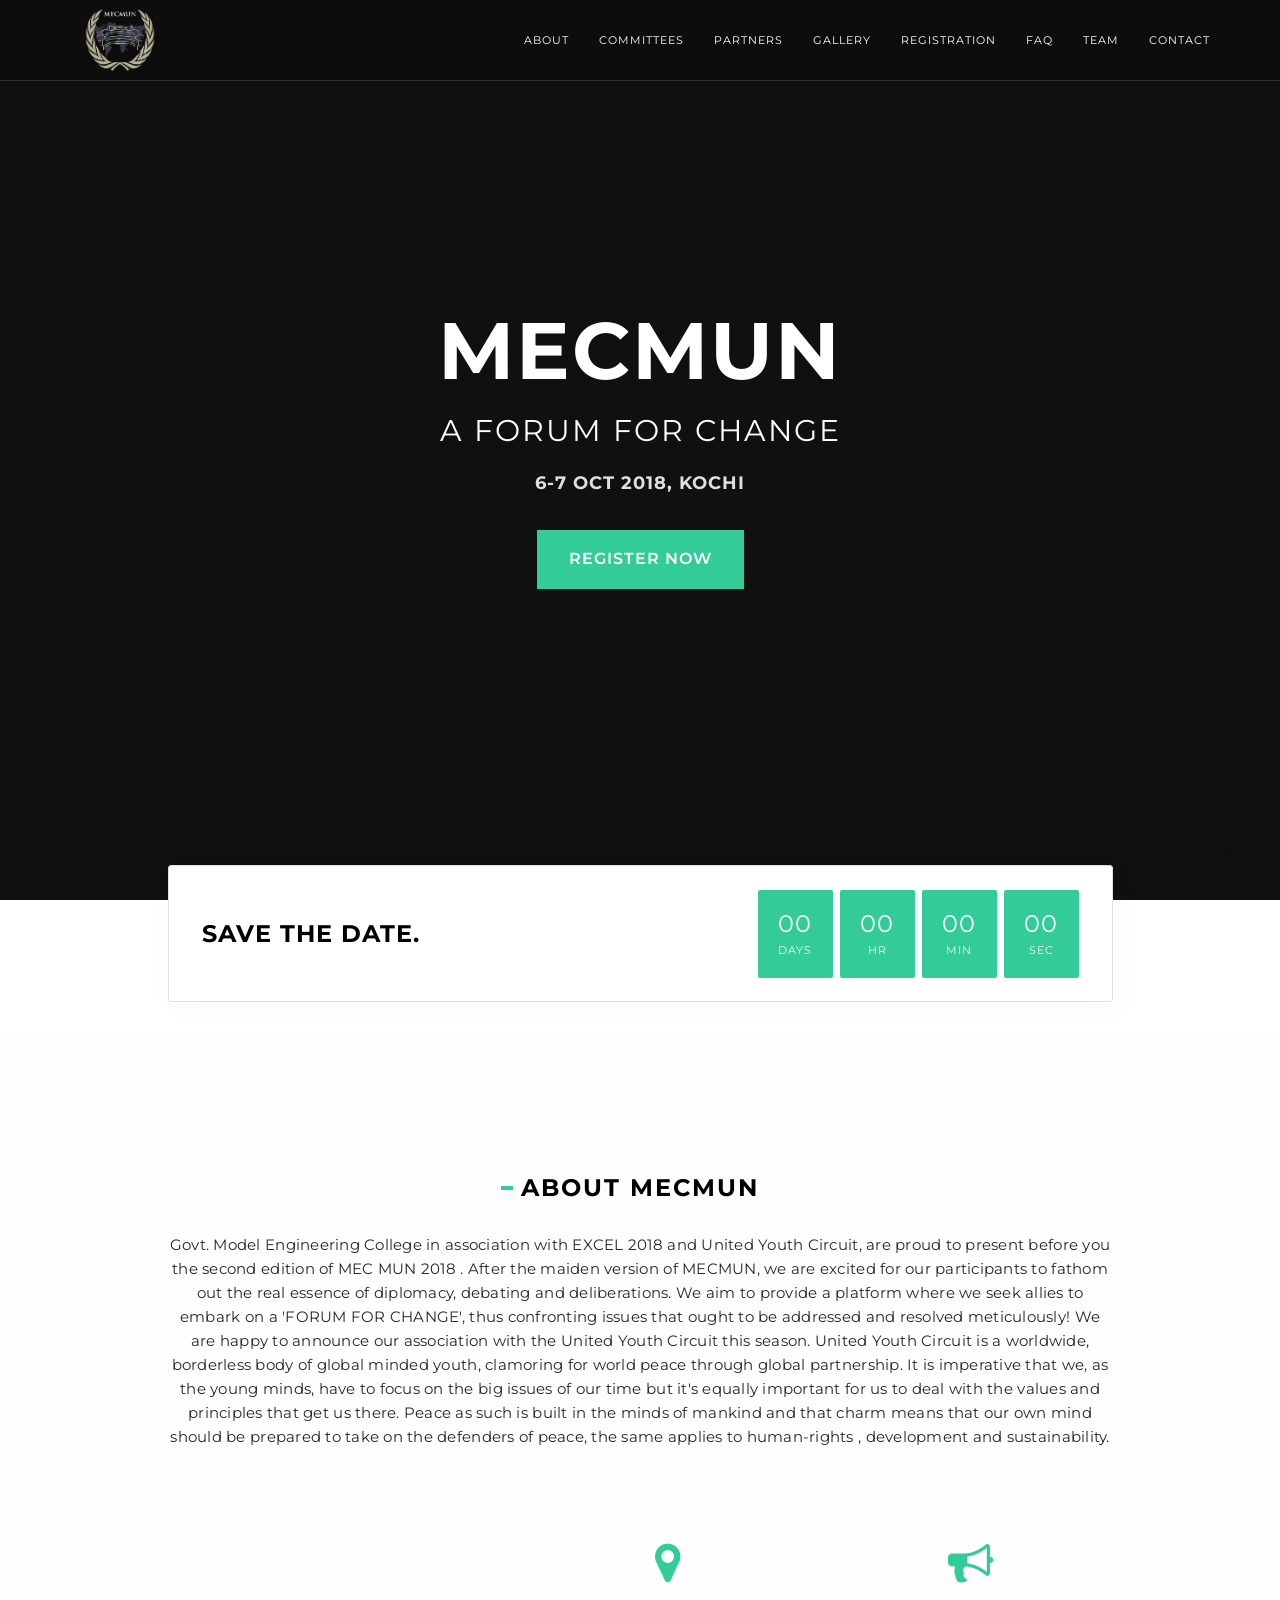
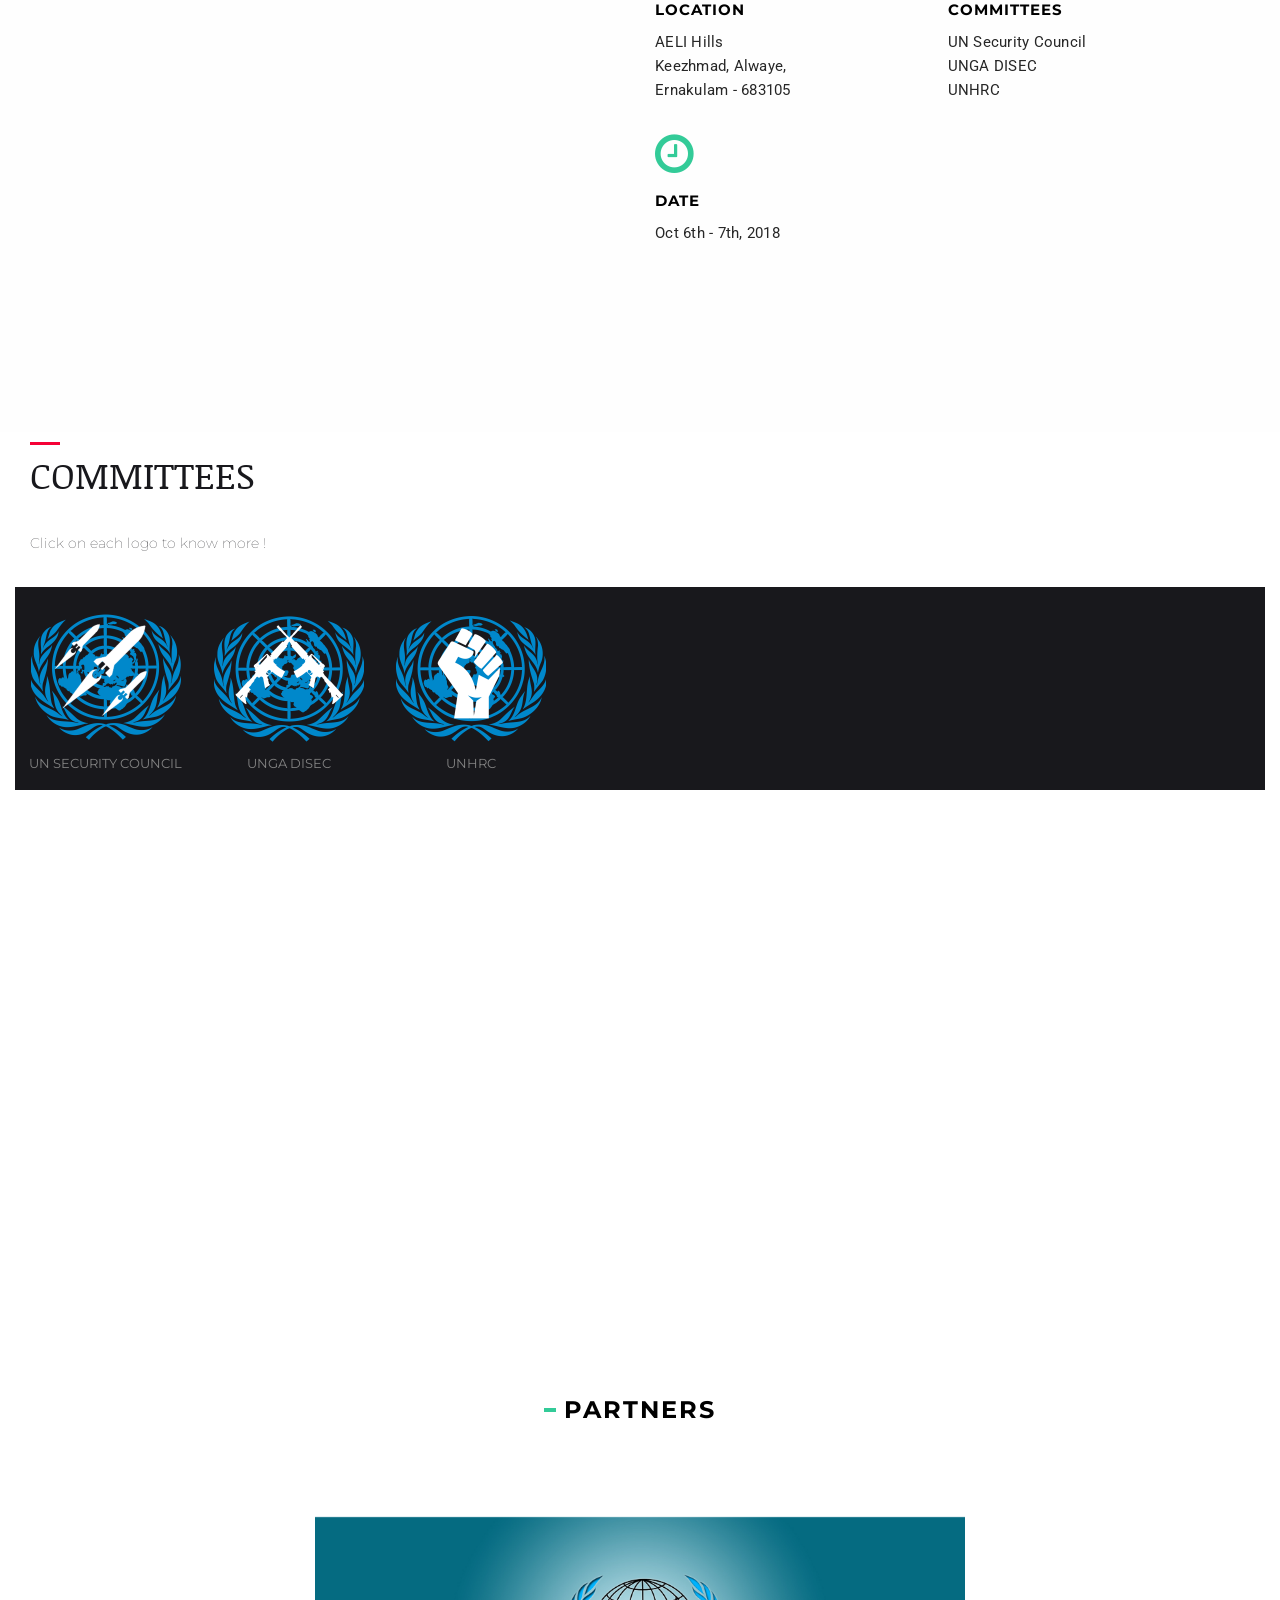
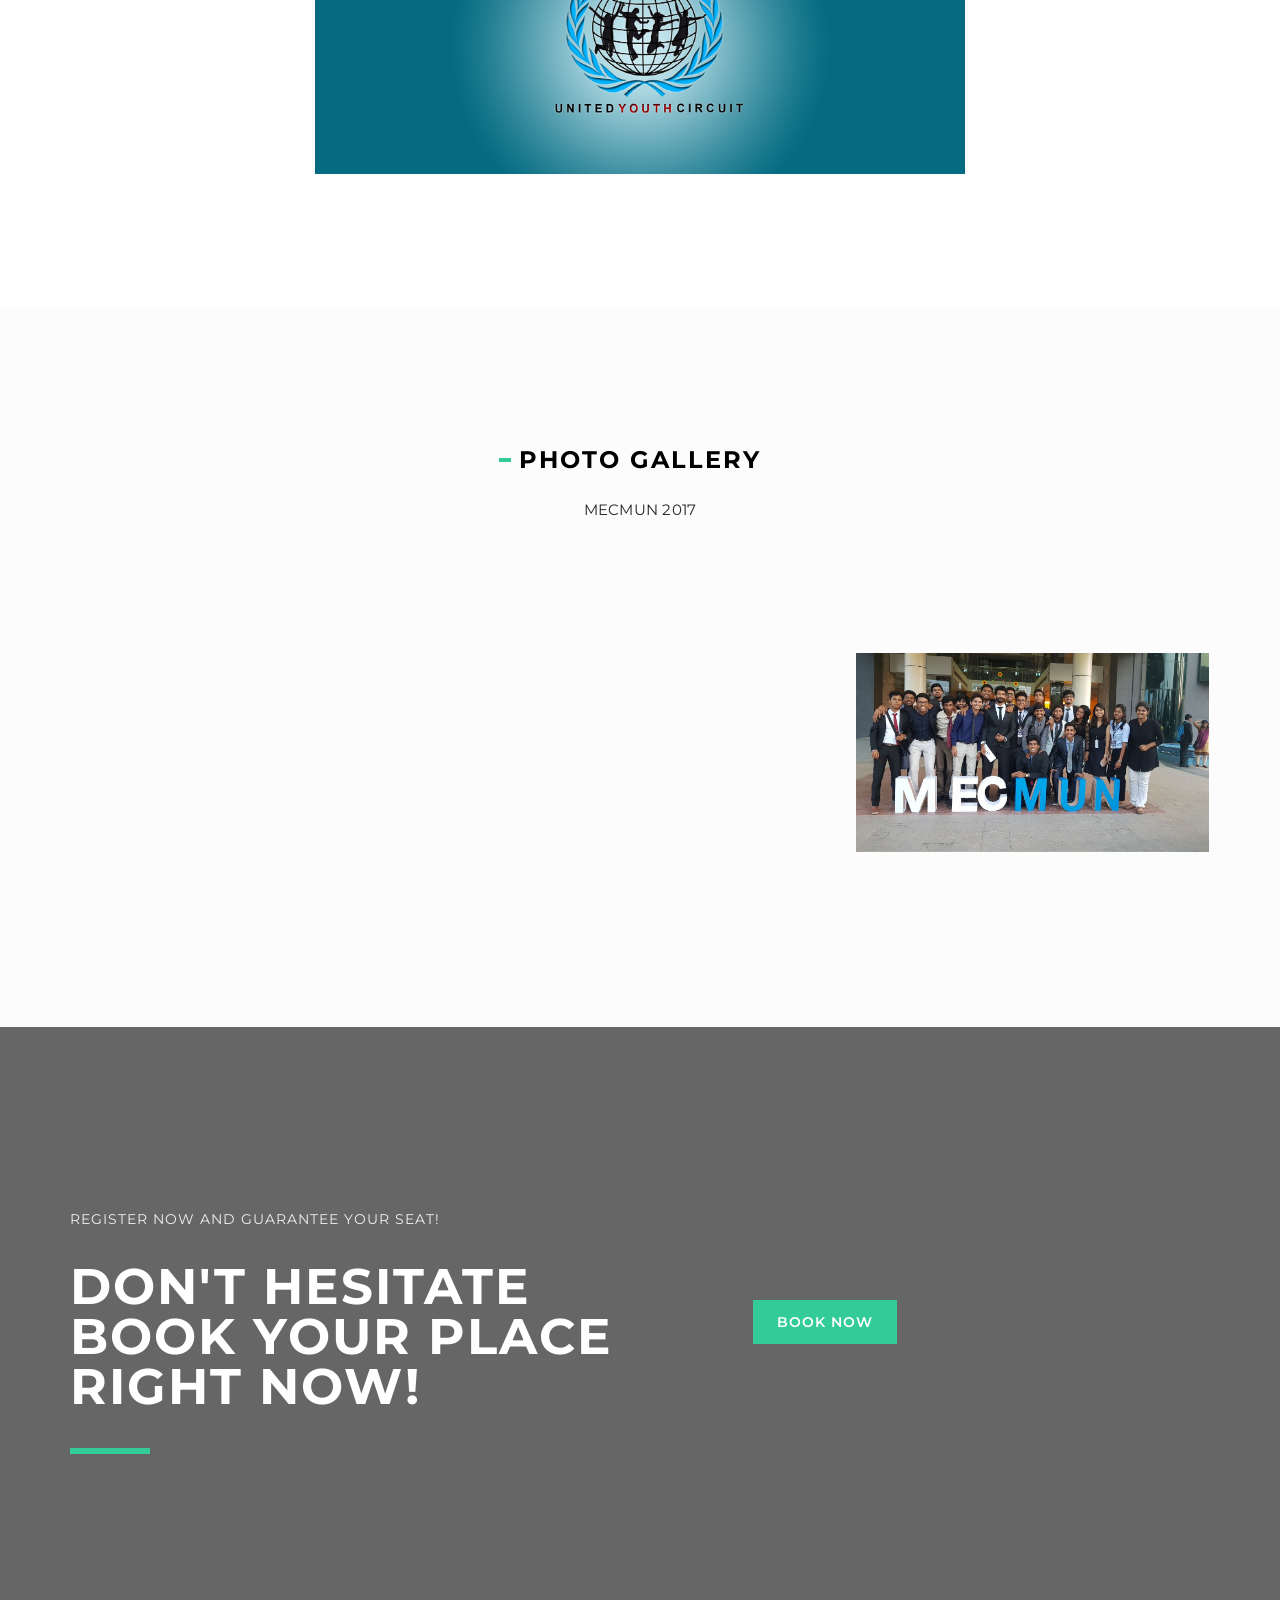
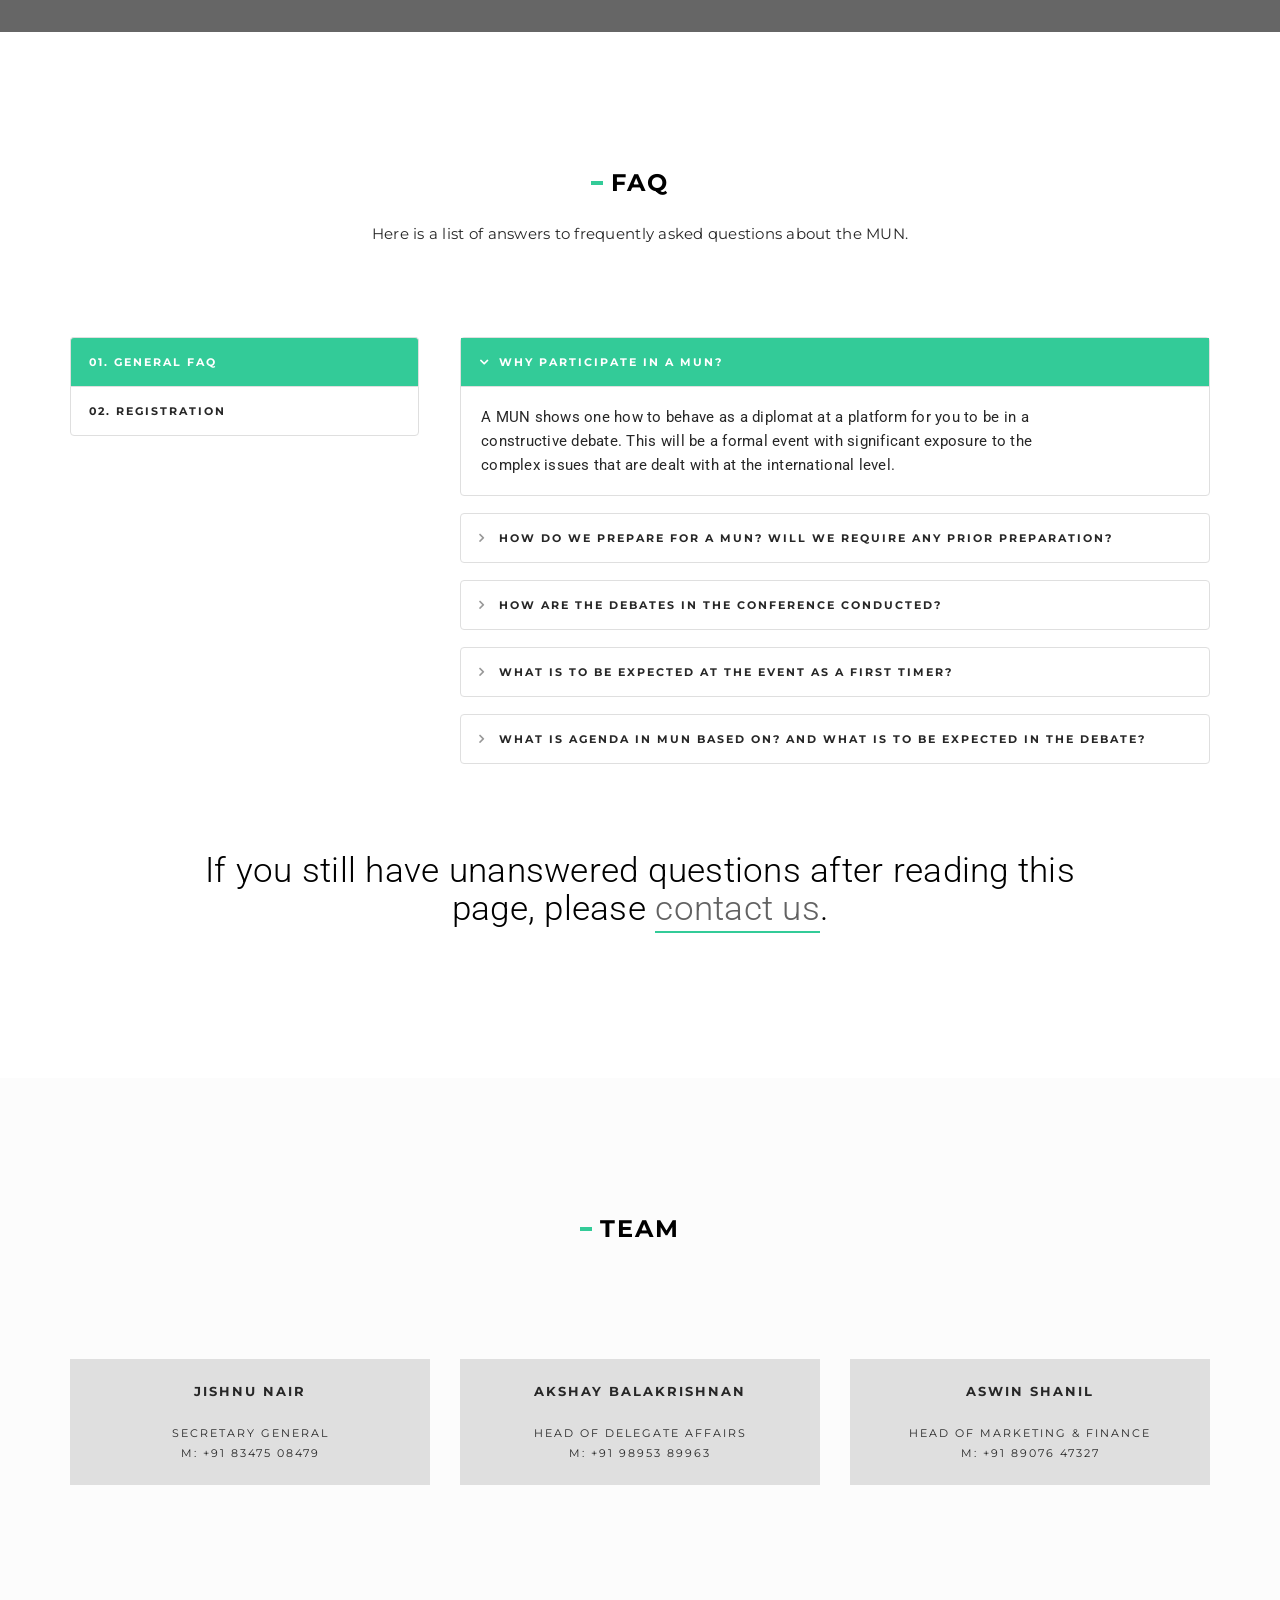
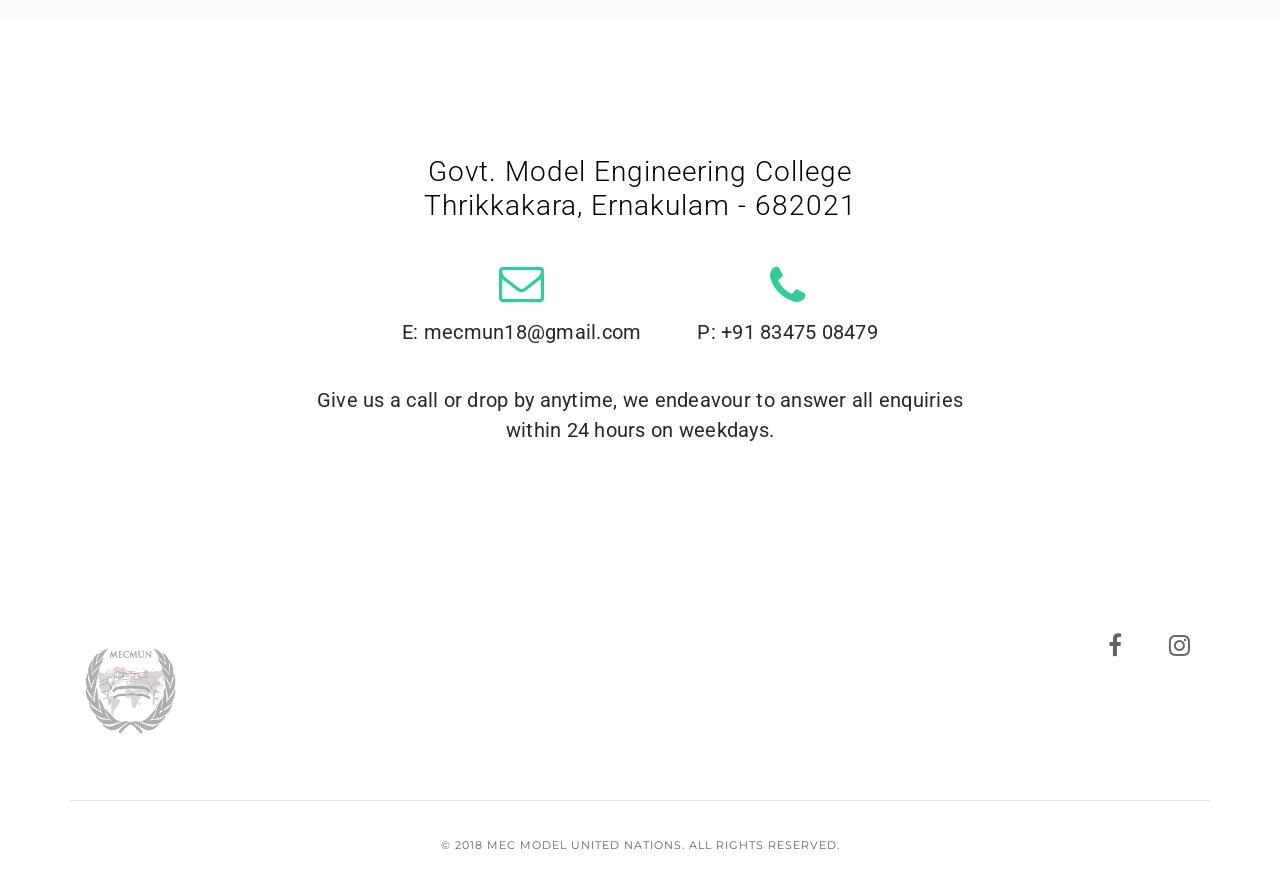
==== commit 4c946786: "Made the tagline lighter" ====
--- a/index.html
+++ b/index.html
@@ -79,10 +79,9 @@
             <div class="container">
                 <div class="row">
                     <div class="col-md-8 col-md-offset-2 text-center">
-                        <h2 class="display-block font-family-alt font-weight-700 letter-spacing-2 text-uppercase text-white xs-title-extra-large sm-title-extra-large-3 title-extra-large-5">
-                            MECMUN<br>
-                            <small>A forum for change</small>
-                        </h2>
+                        <h2 class="display-block font-family-alt font-weight-700 letter-spacing-2 text-uppercase text-white xs-title-extra-large sm-title-extra-large-3 title-extra-large-5">MECMUN<br></h2>
+                        <br>
+                        <h2 class="display-block font-family-alt font-weight-400 letter-spacing-2 text-uppercase text-white xs-title-extra-small sm-title-extra-small-3 title-extra-small-5">A forum for change</h2>
                         <p class="font-family-alt letter-spacing-1 margin-3 no-margin-bottom no-margin-rl text-gray-light xs-text-large text-extra-large text-uppercase">
                             <b>6-7 Oct 2018, Kochi</b>
                         </p>
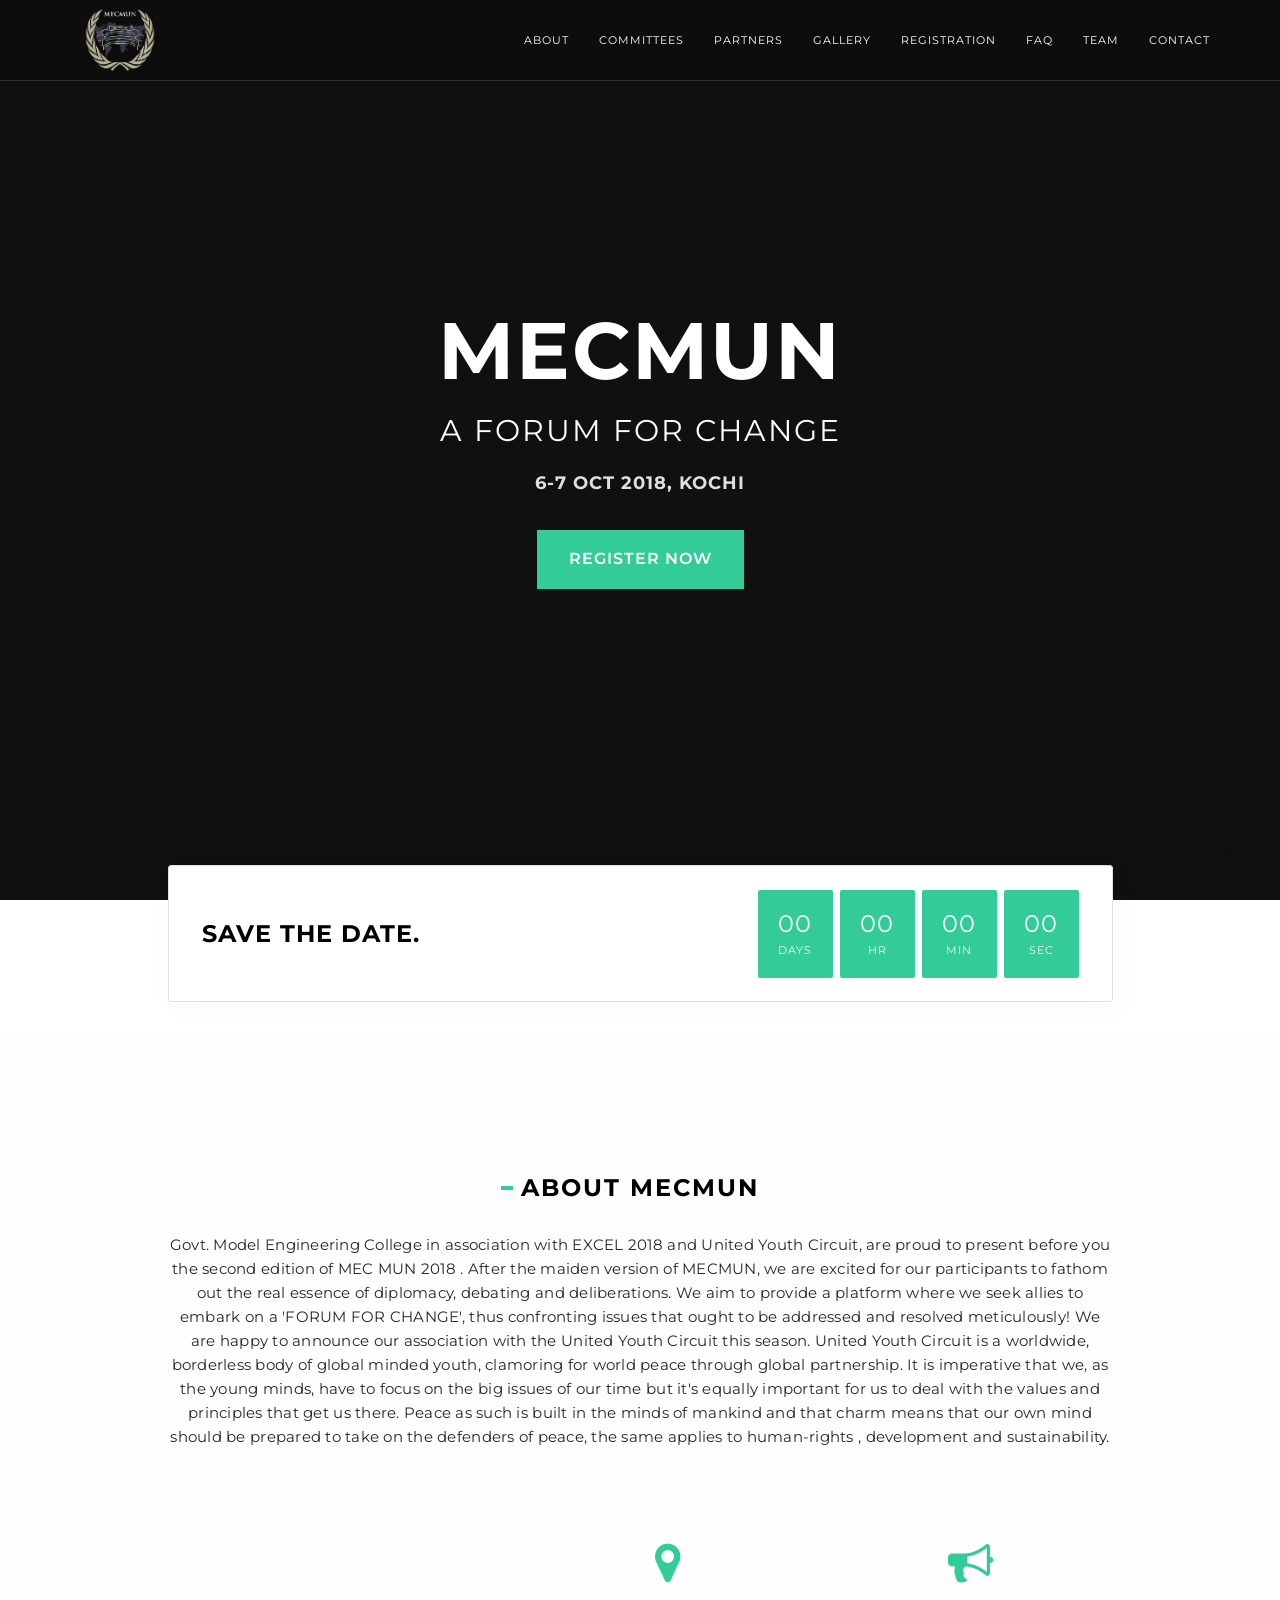
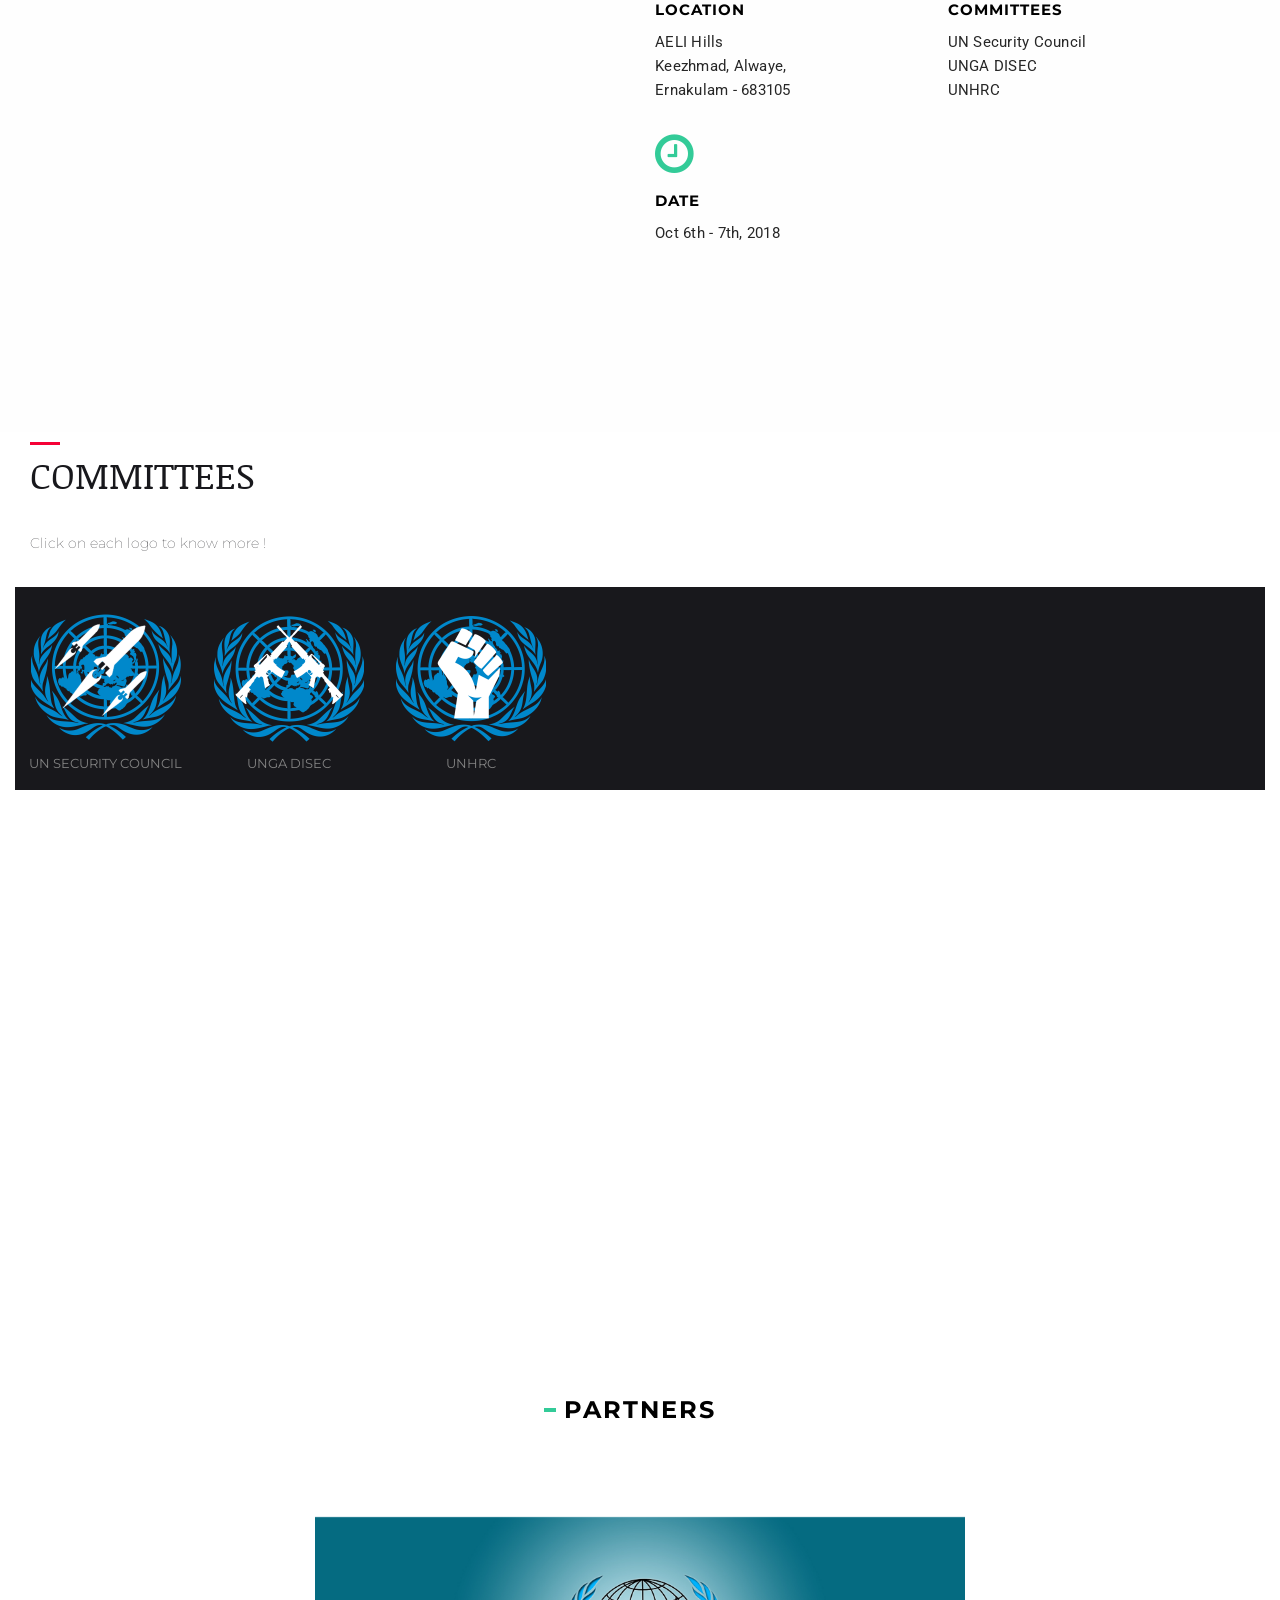
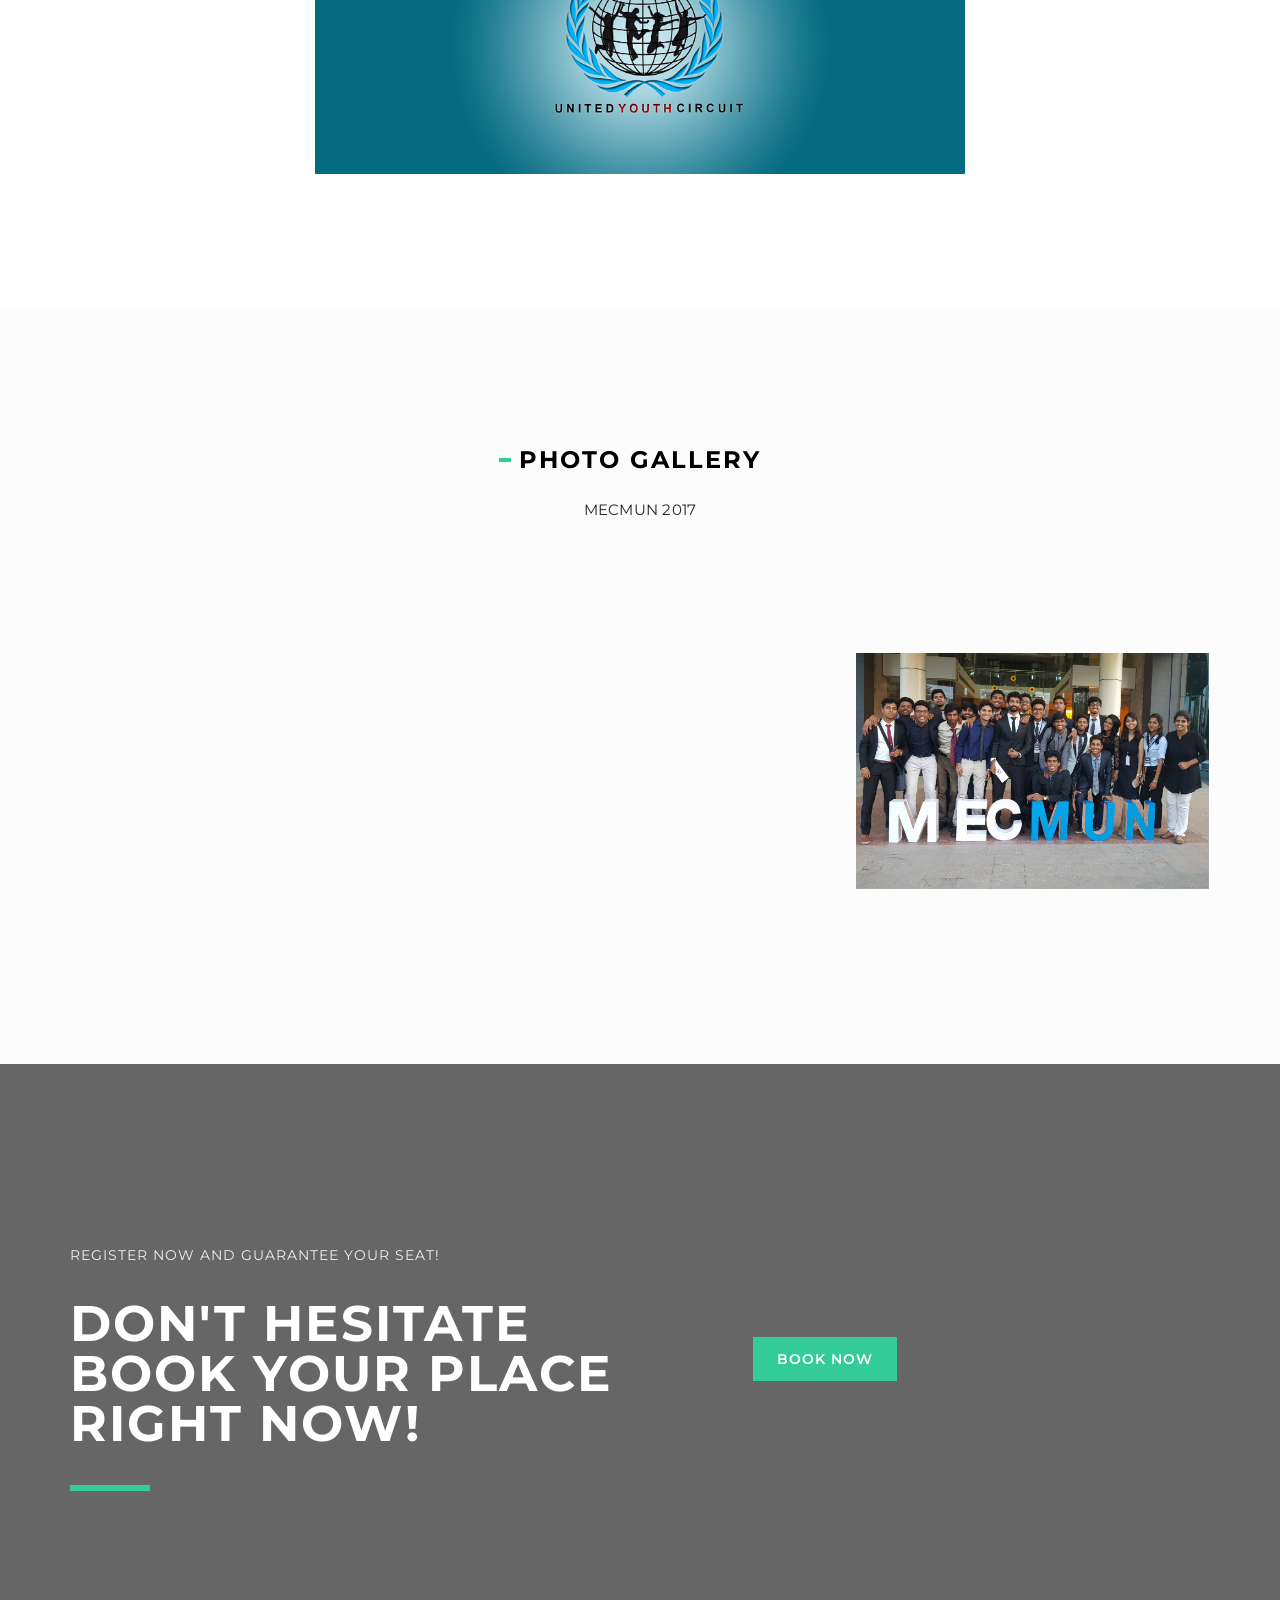
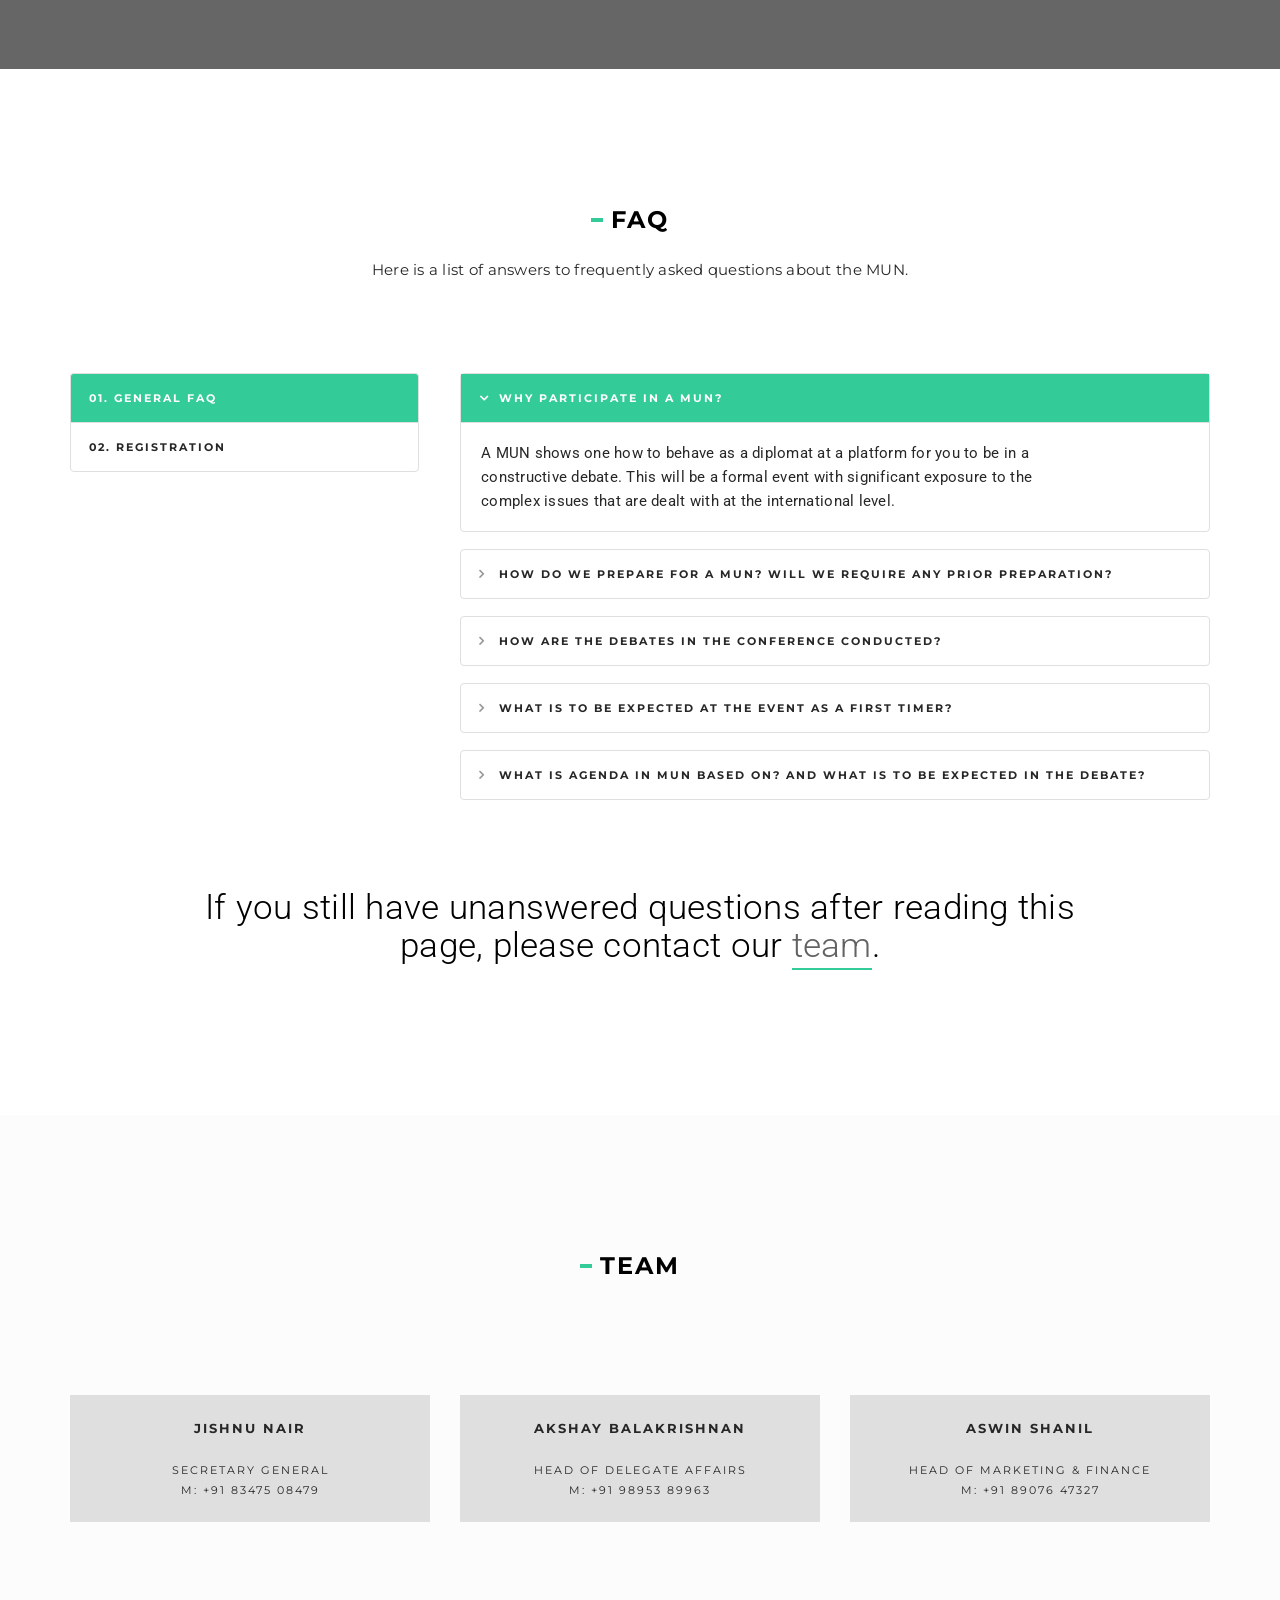
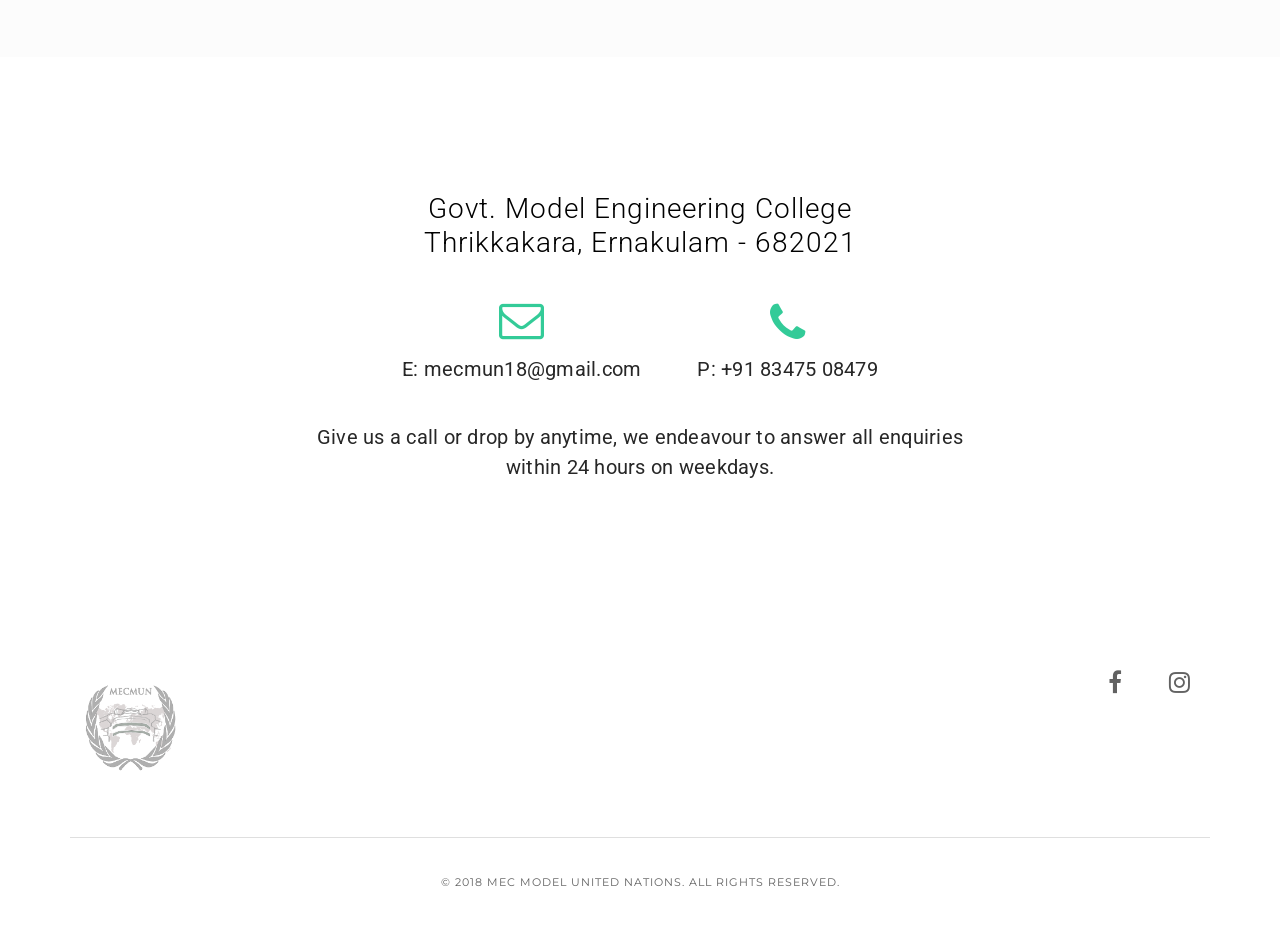
==== commit 442f74bb: "Fixed a dead link" ====
--- a/index.html
+++ b/index.html
@@ -570,7 +570,7 @@
             <!-- //.row -->
             <div class="row margin-6 no-margin-bottom no-margin-rl">
                 <div class="col-md-10 col-md-offset-1 text-center">
-                    <p class="font-weight-300 title-extra-large">If you still have unanswered questions after reading this page, please <a href="#" class="page-scroll display-inline-block title-underline-base-color">contact us</a>.</p>
+                    <p class="font-weight-300 title-extra-large">If you still have unanswered questions after reading this page, please contact our <a href="#team" class="page-scroll display-inline-block title-underline-base-color">team</a>.</p>
                 </div>
                 <!-- //.col-md-10 -->
             </div>
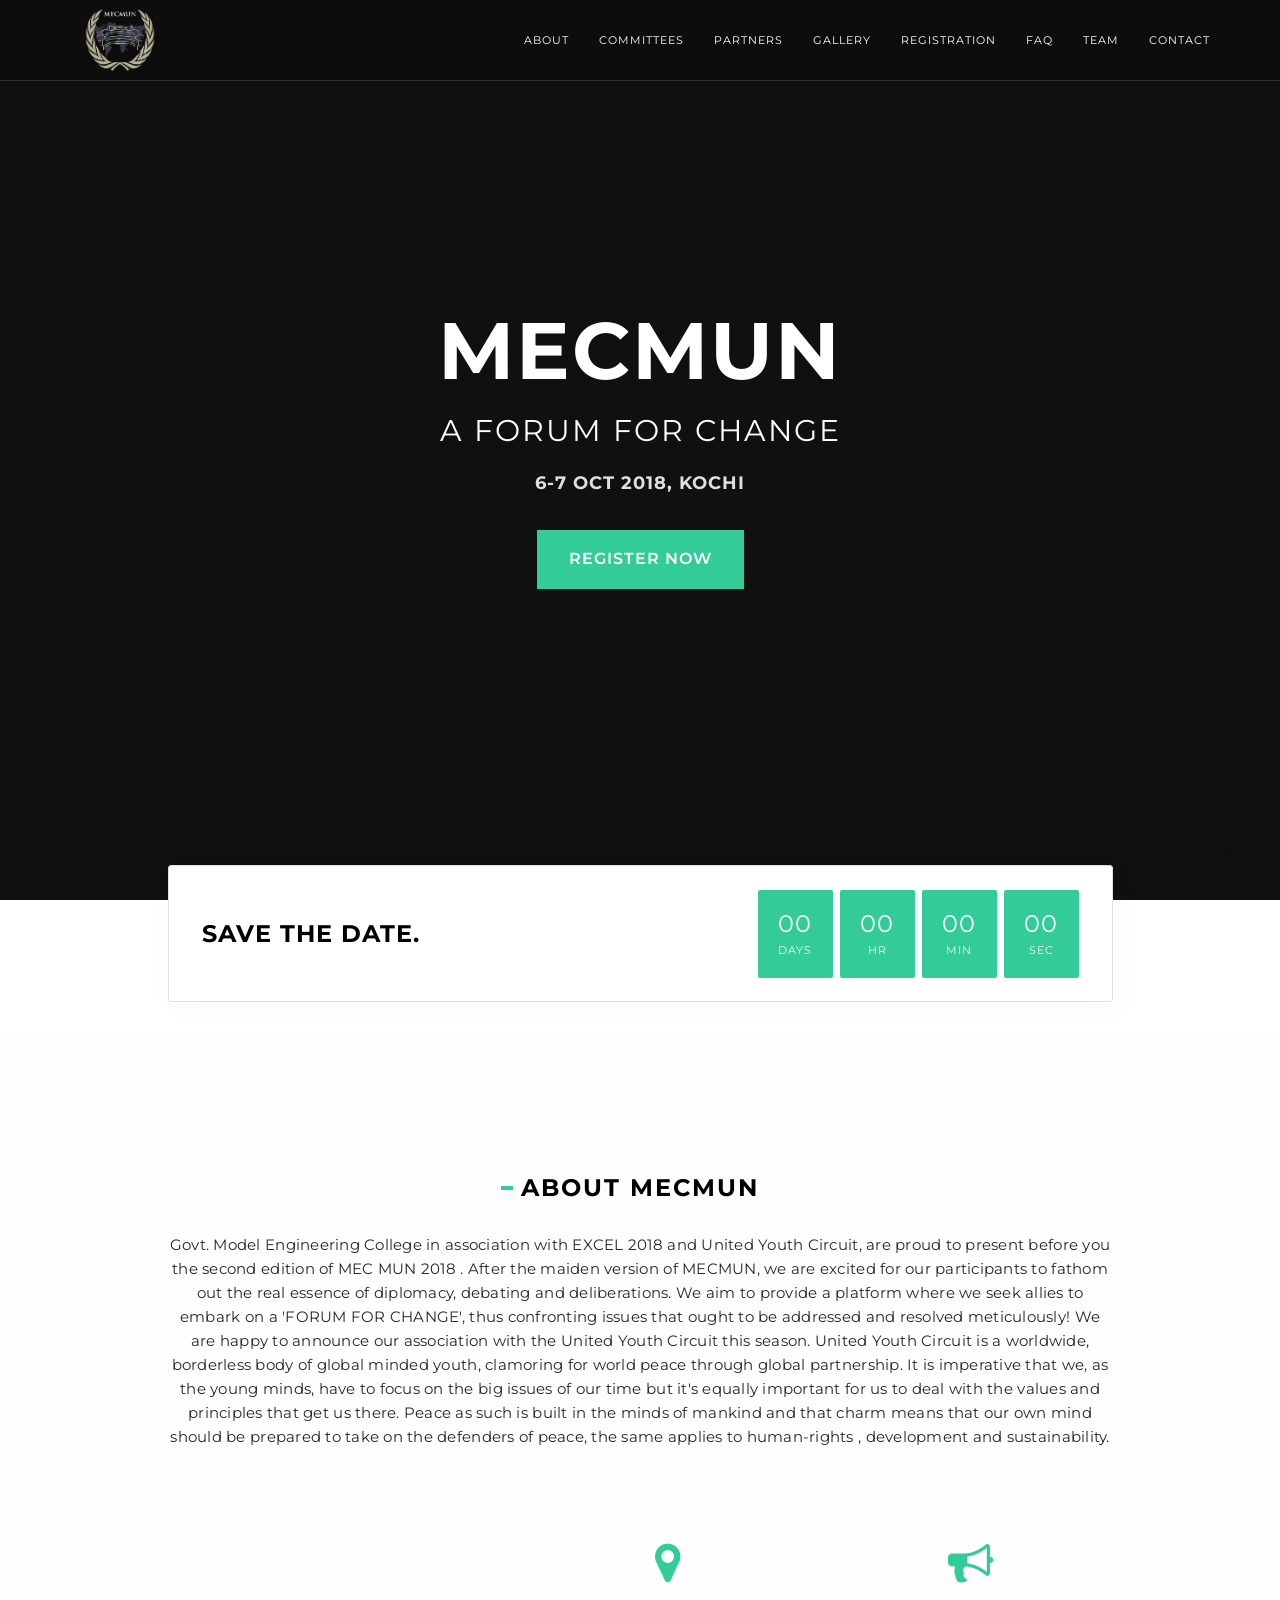
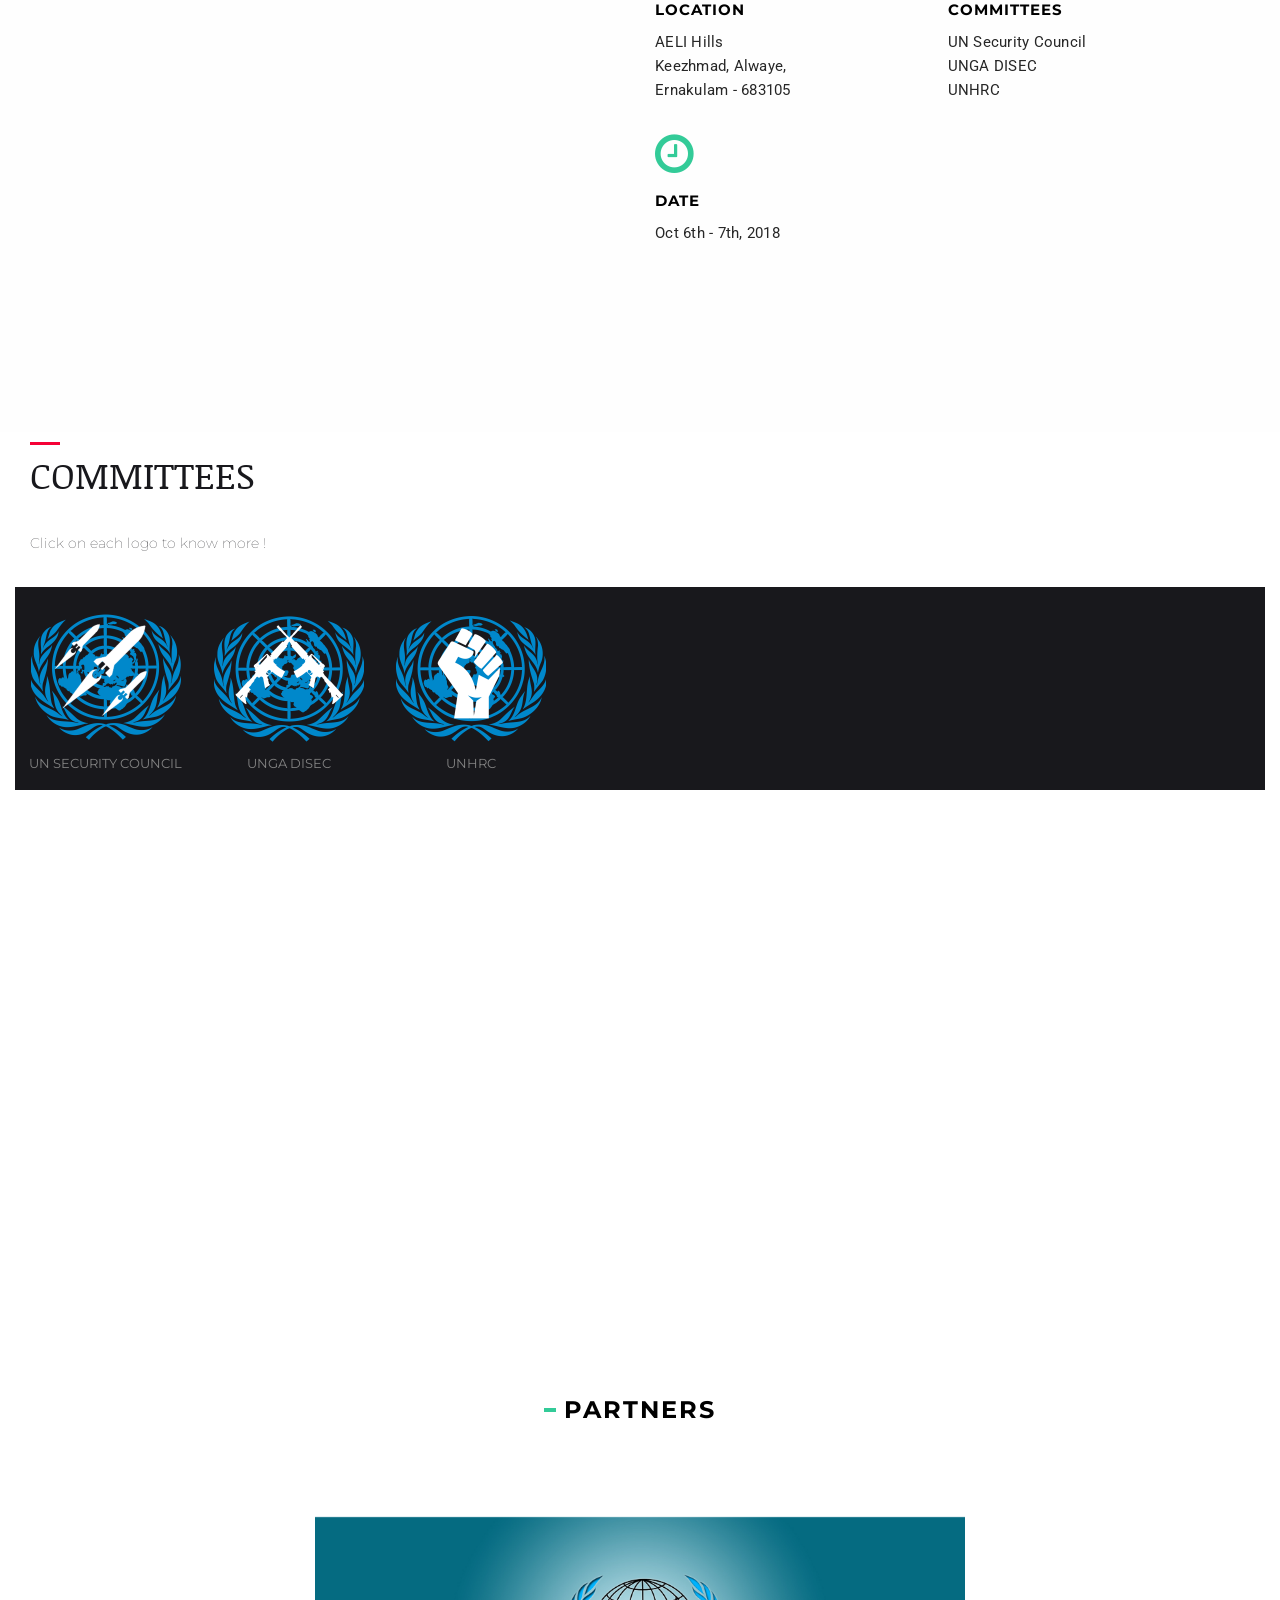
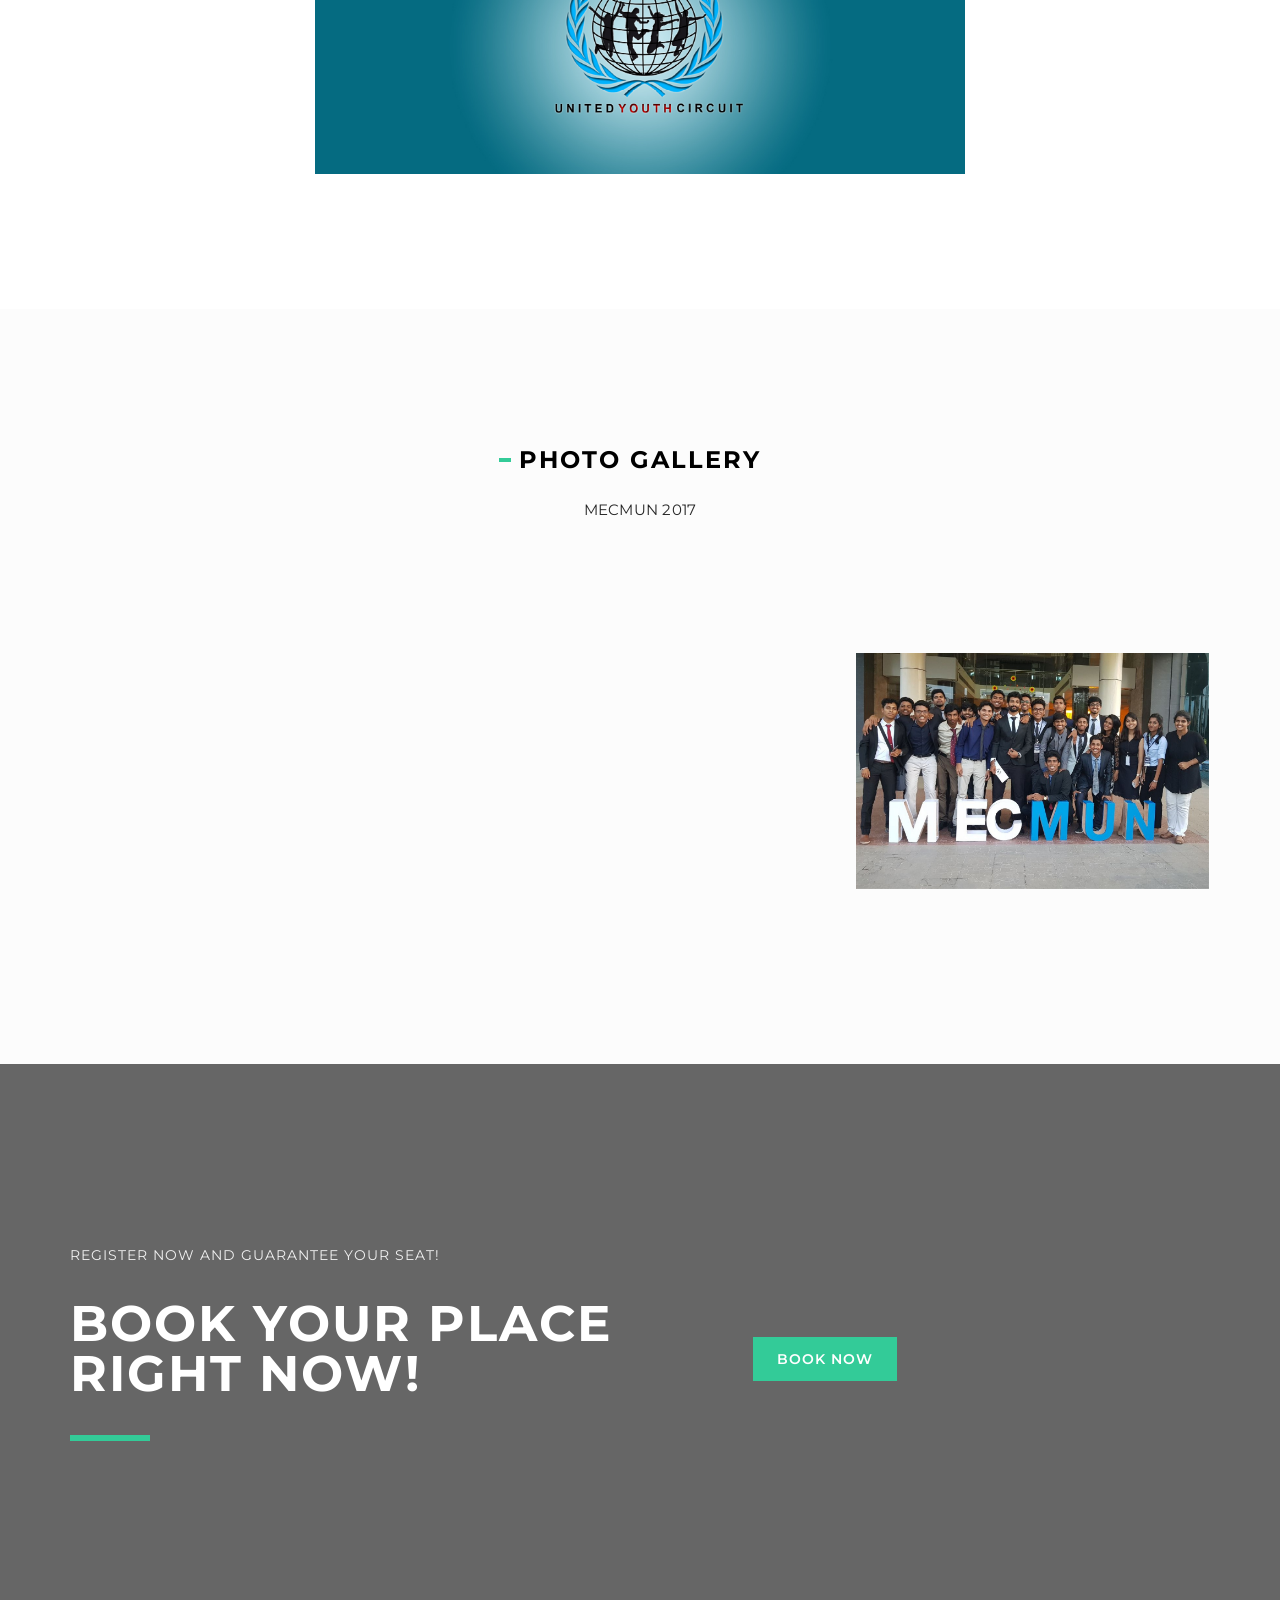
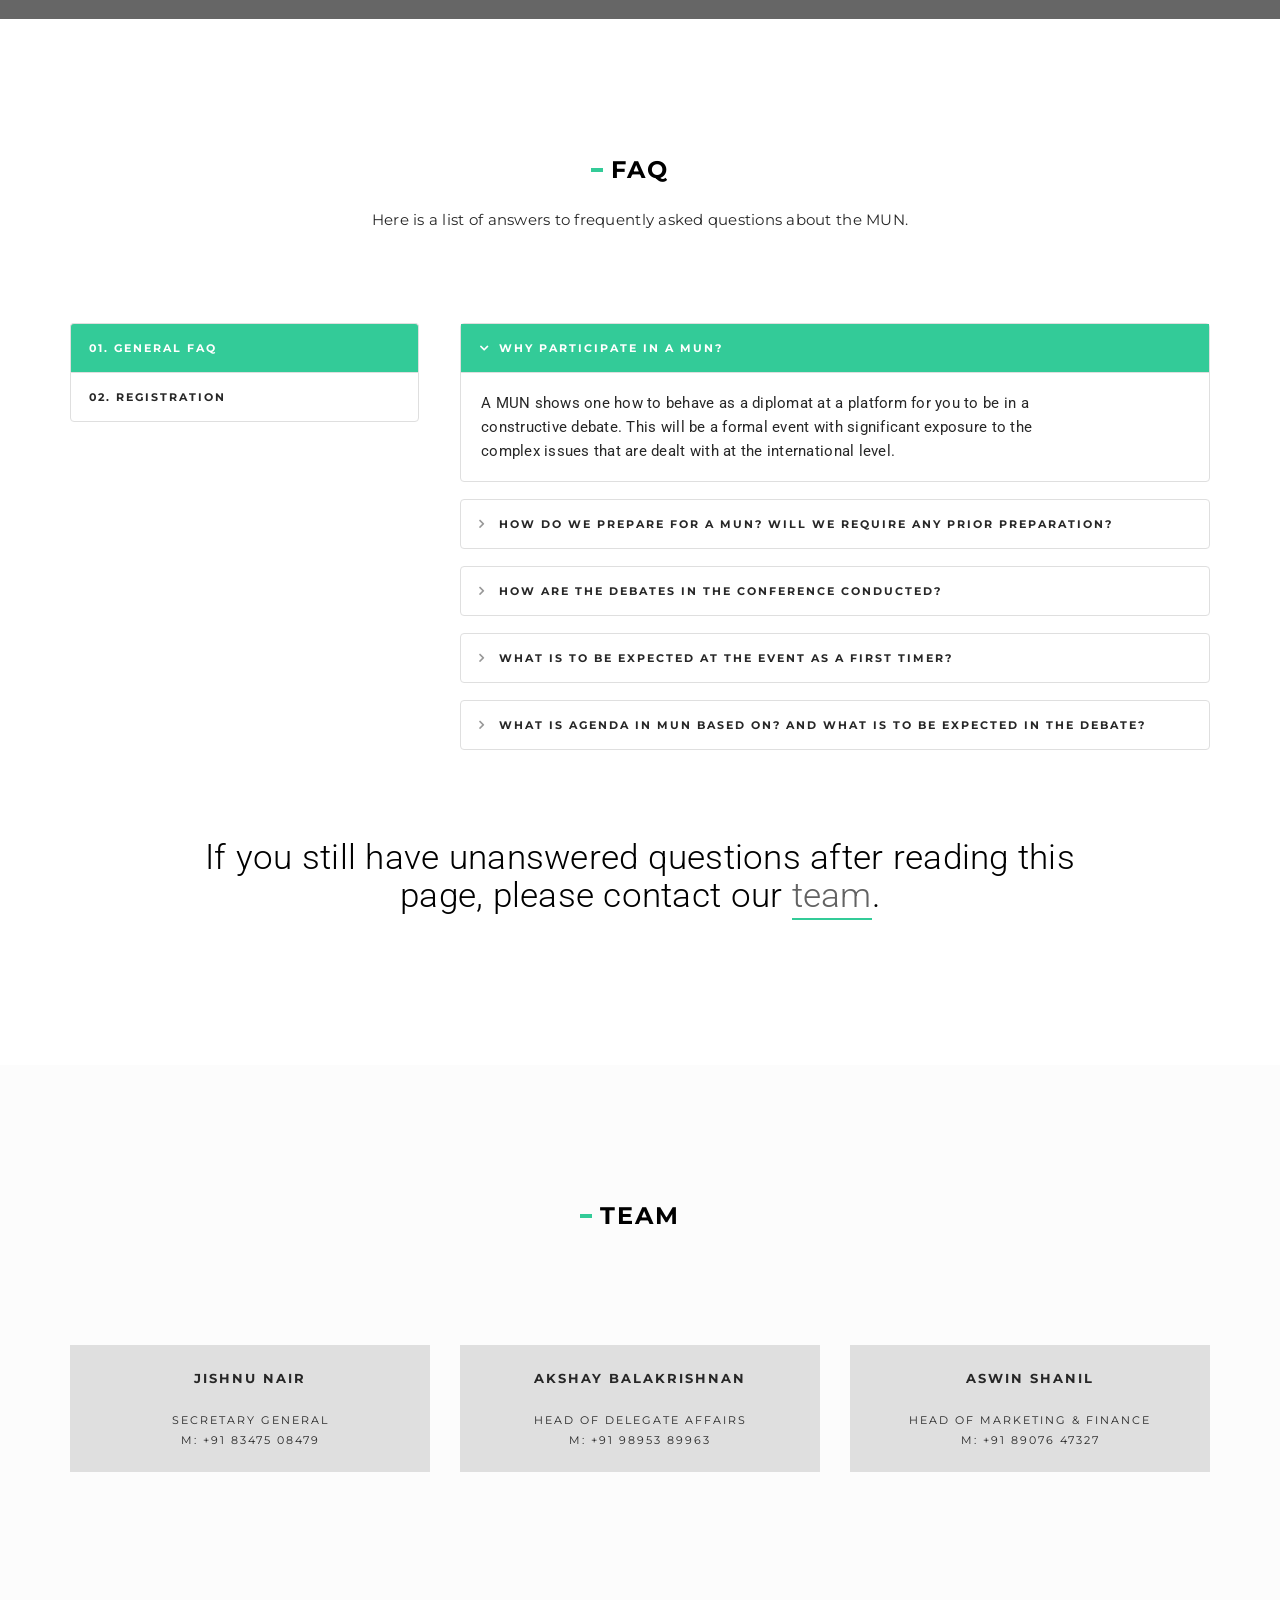
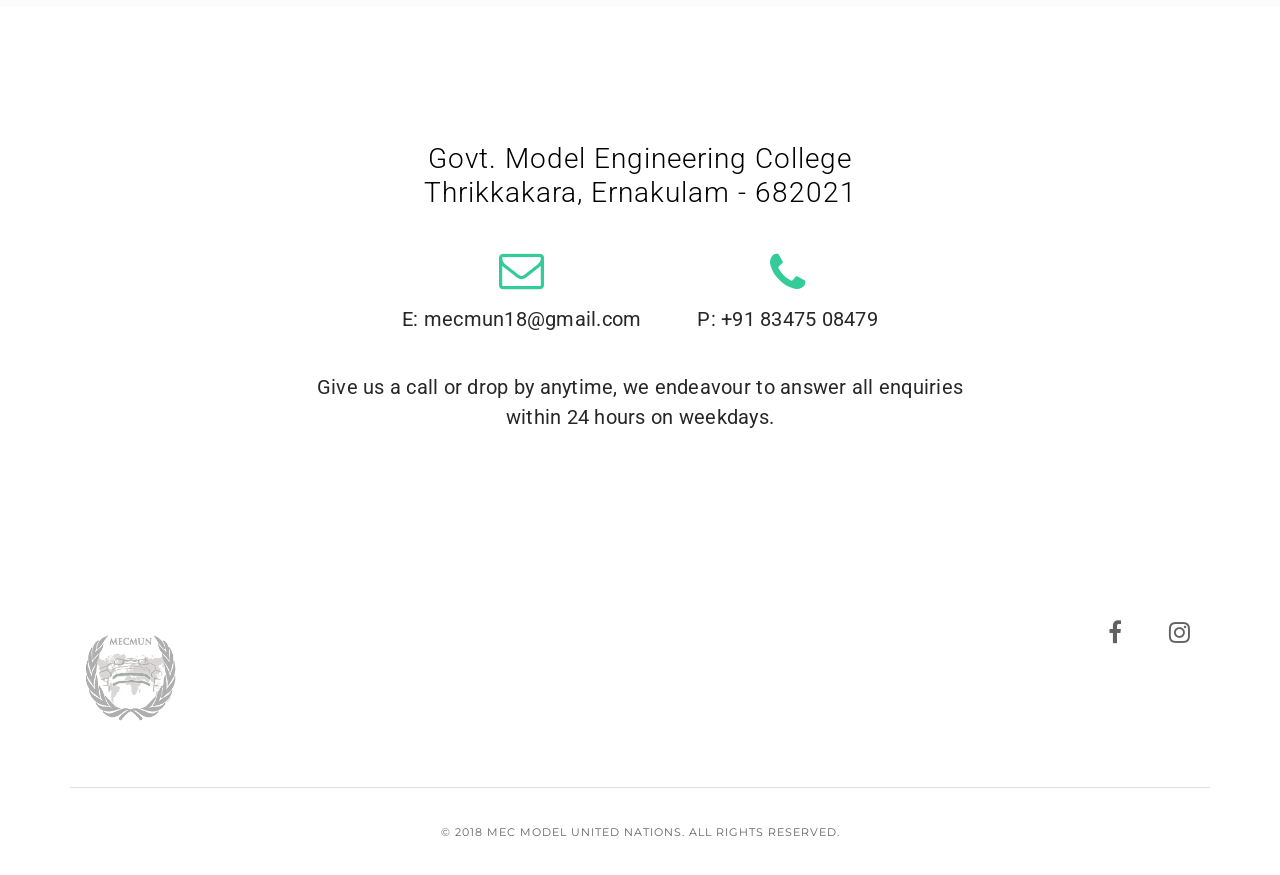
==== commit 322f20f4: "Typo" ====
--- a/index.html
+++ b/index.html
@@ -332,7 +332,7 @@
             <div class="row">
                 <div class="col-sm-6 col-md-7 xs-text-center">
                     <span class="display-block font-family-alt letter-spacing-1 opacity-9 margin-7 no-margin-bottom no-margin-rl text-white text-medium text-uppercase">Register Now and Guarantee Your Seat!</span>
-                    <h2 class="display-block font-family-alt font-weight-700 letter-spacing-2 margin-5 no-margin-bottom no-margin-rl text-white xs-title-medium title-extra-large-3 text-uppercase">Don't Hesitate<br>Book Your Place<br>Right Now!</h2>
+                    <h2 class="display-block font-family-alt font-weight-700 letter-spacing-2 margin-5 no-margin-bottom no-margin-rl text-white xs-title-medium title-extra-large-3 text-uppercase">Book Your Place<br>Right Now!</h2>
                     <span class="bg-base-color display-inline-block margin-5-5 no-margin-rl separator-line-medium-thick-long"></span>
                 </div>
                 <!-- //.col-sm-6 -->
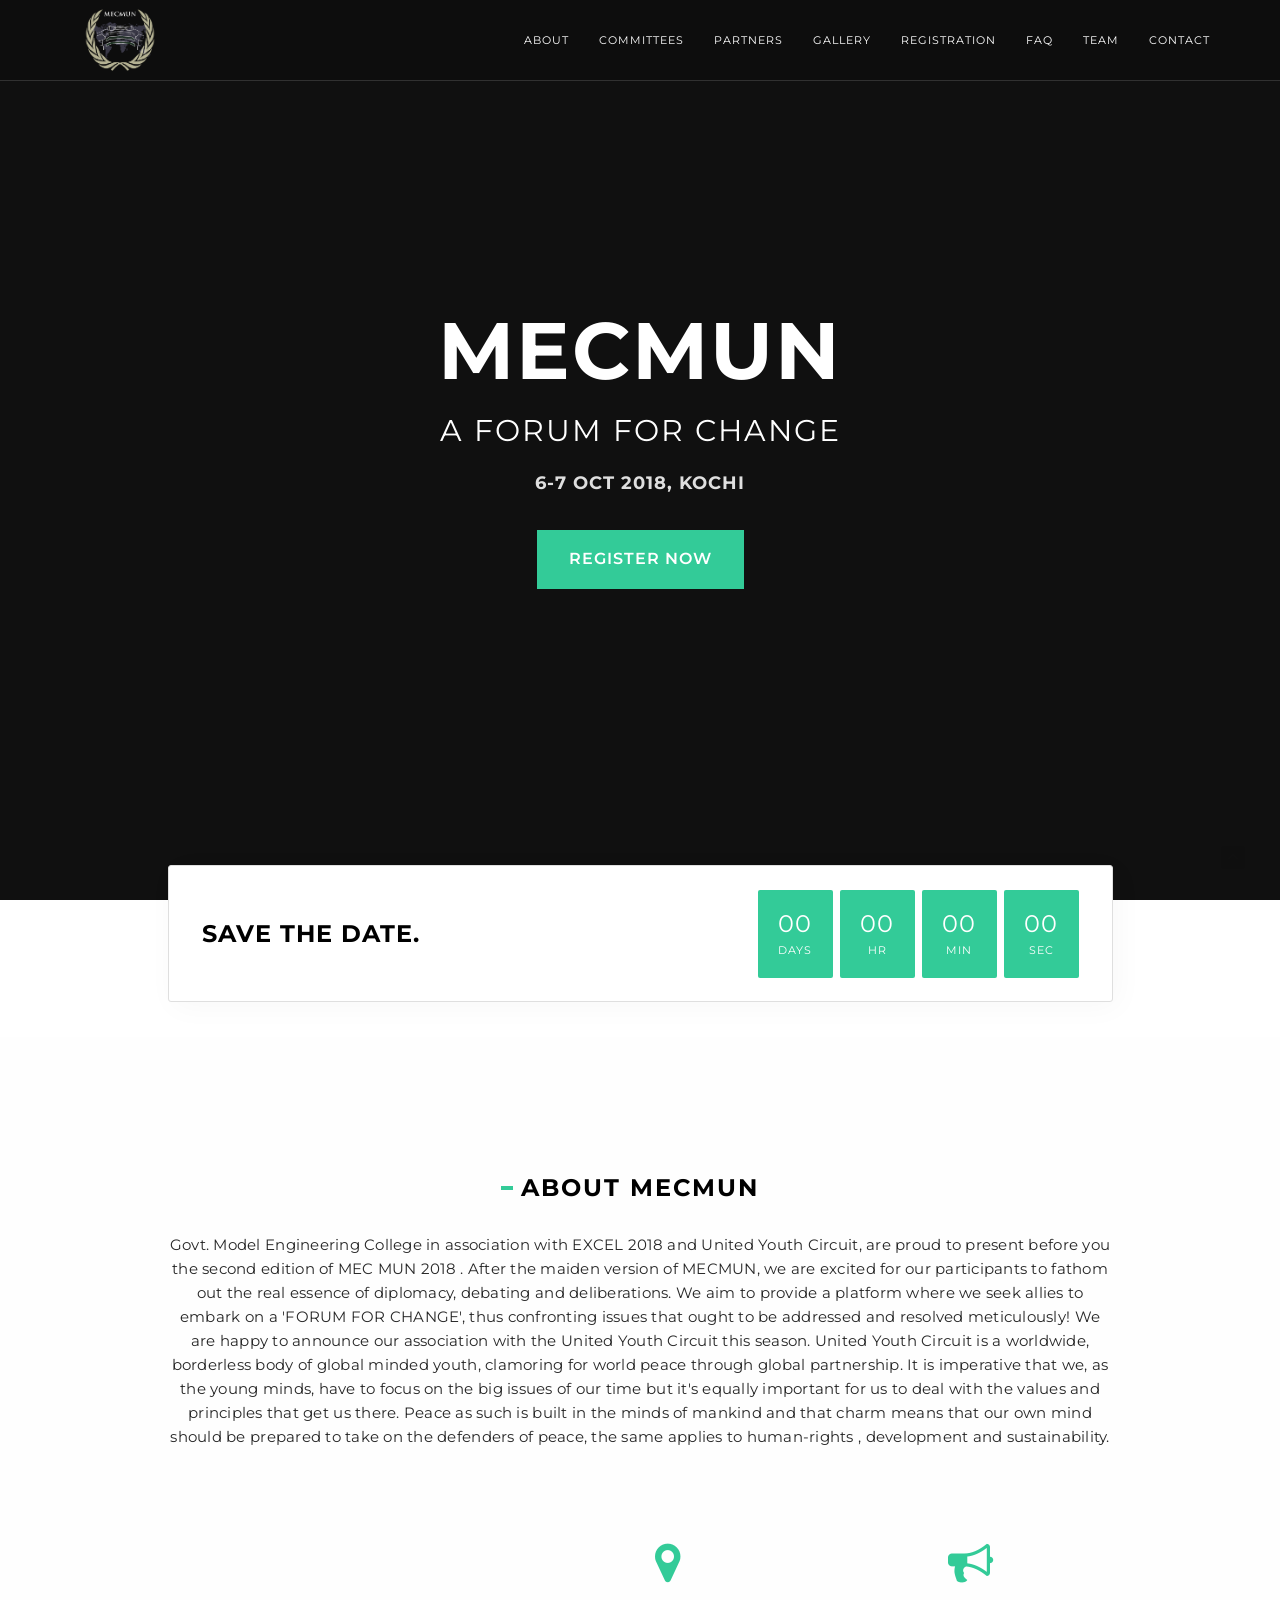
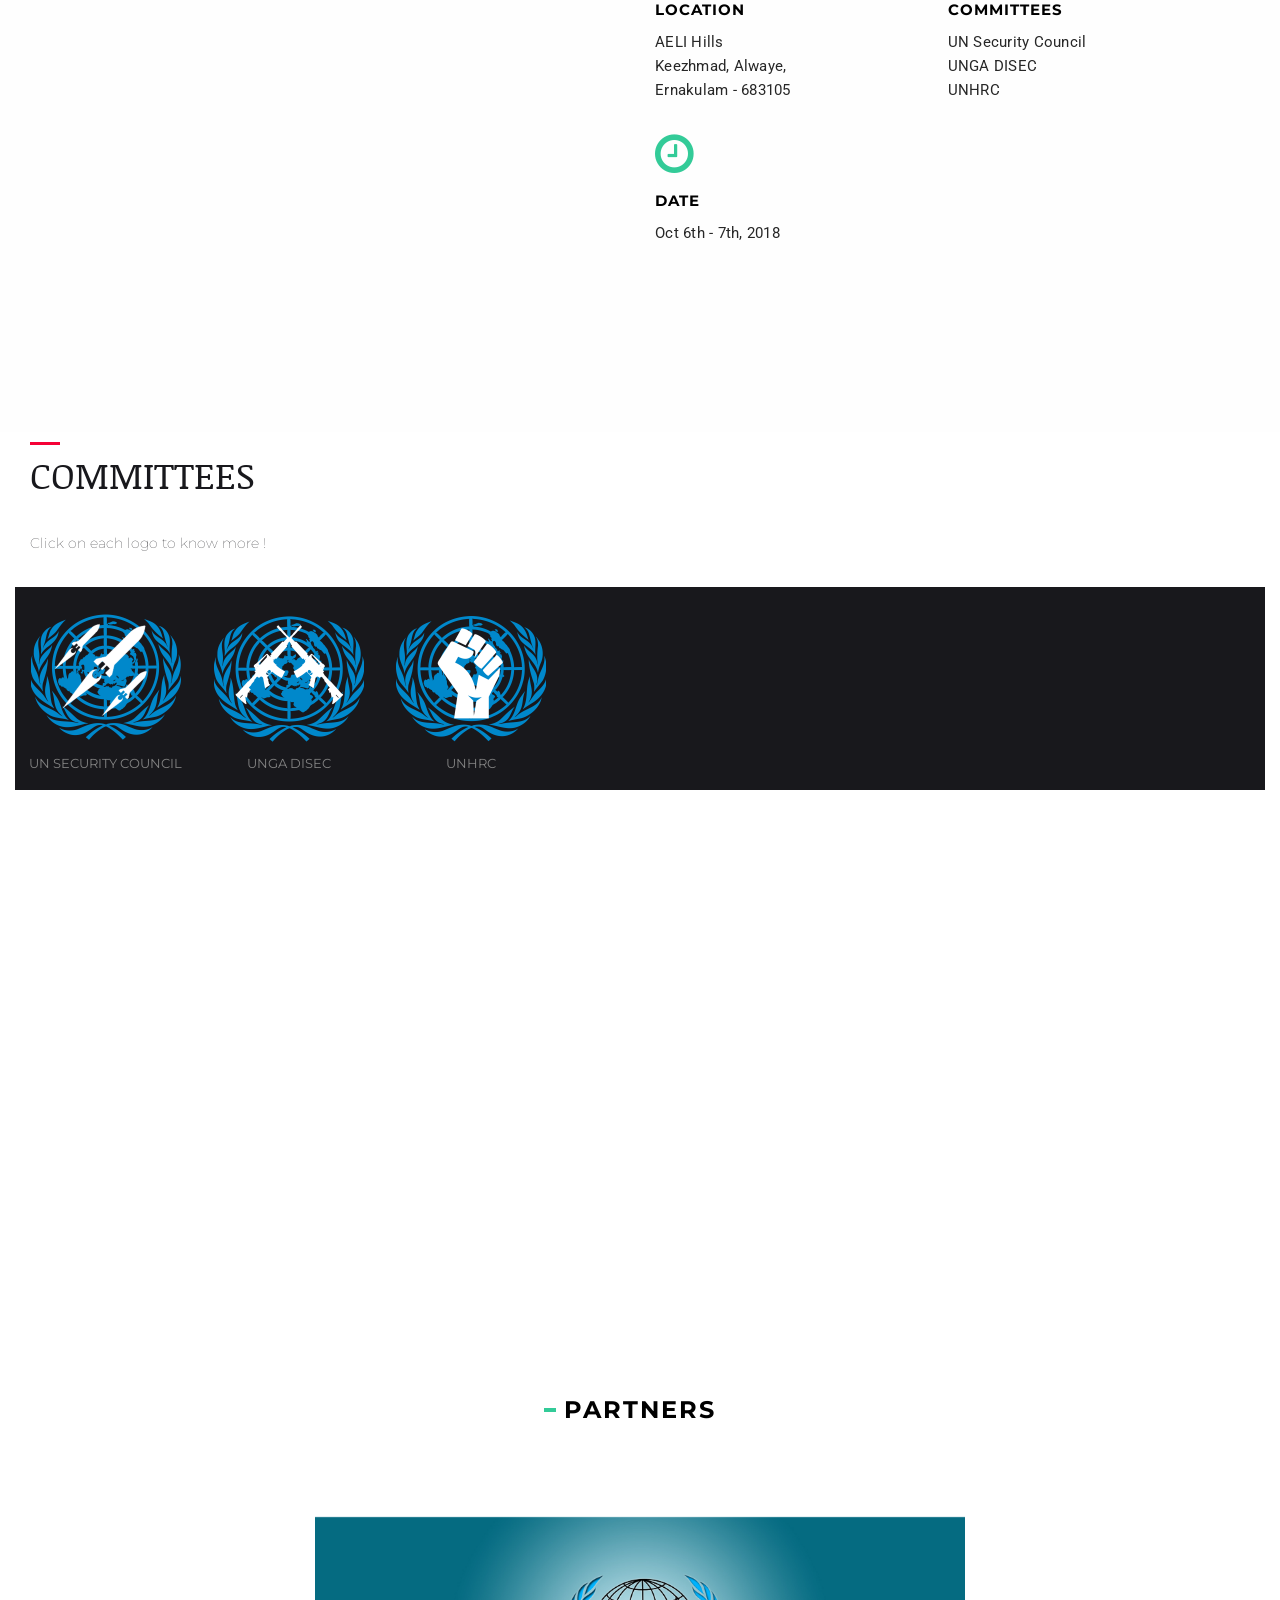
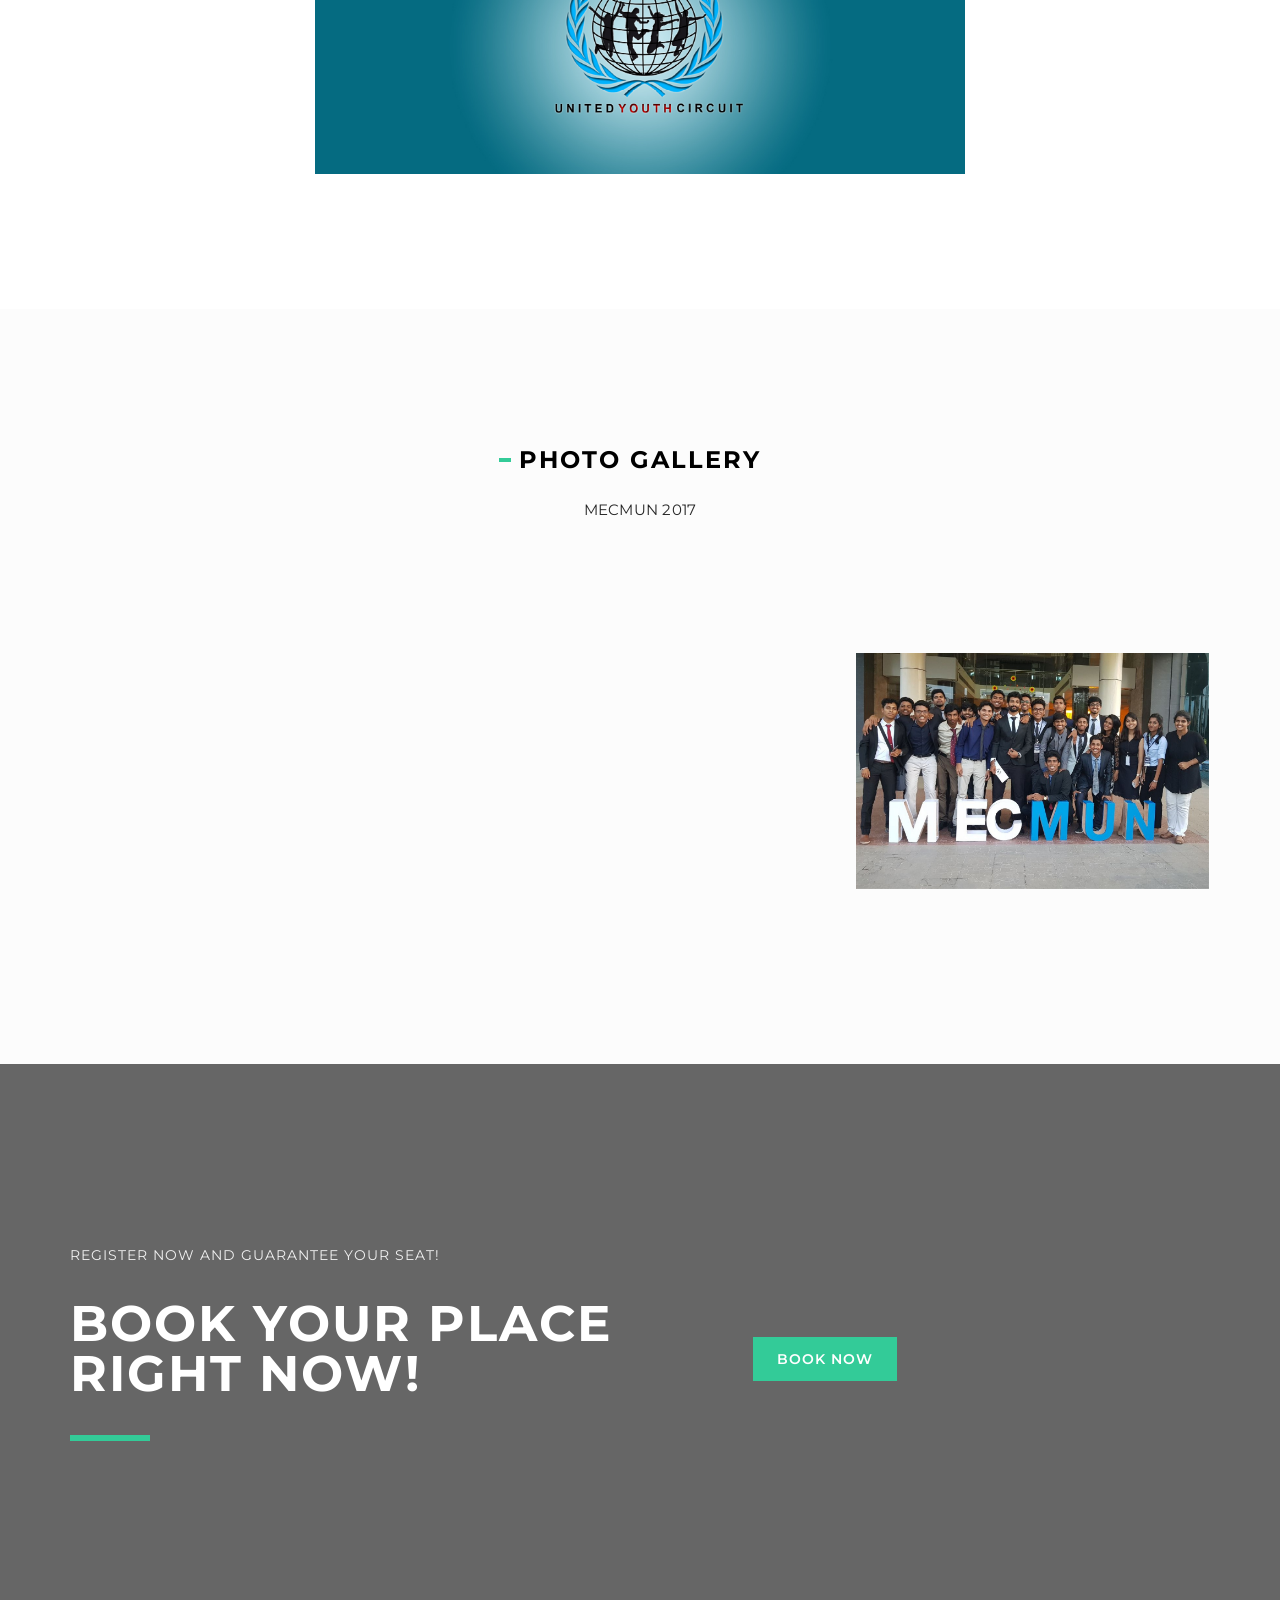
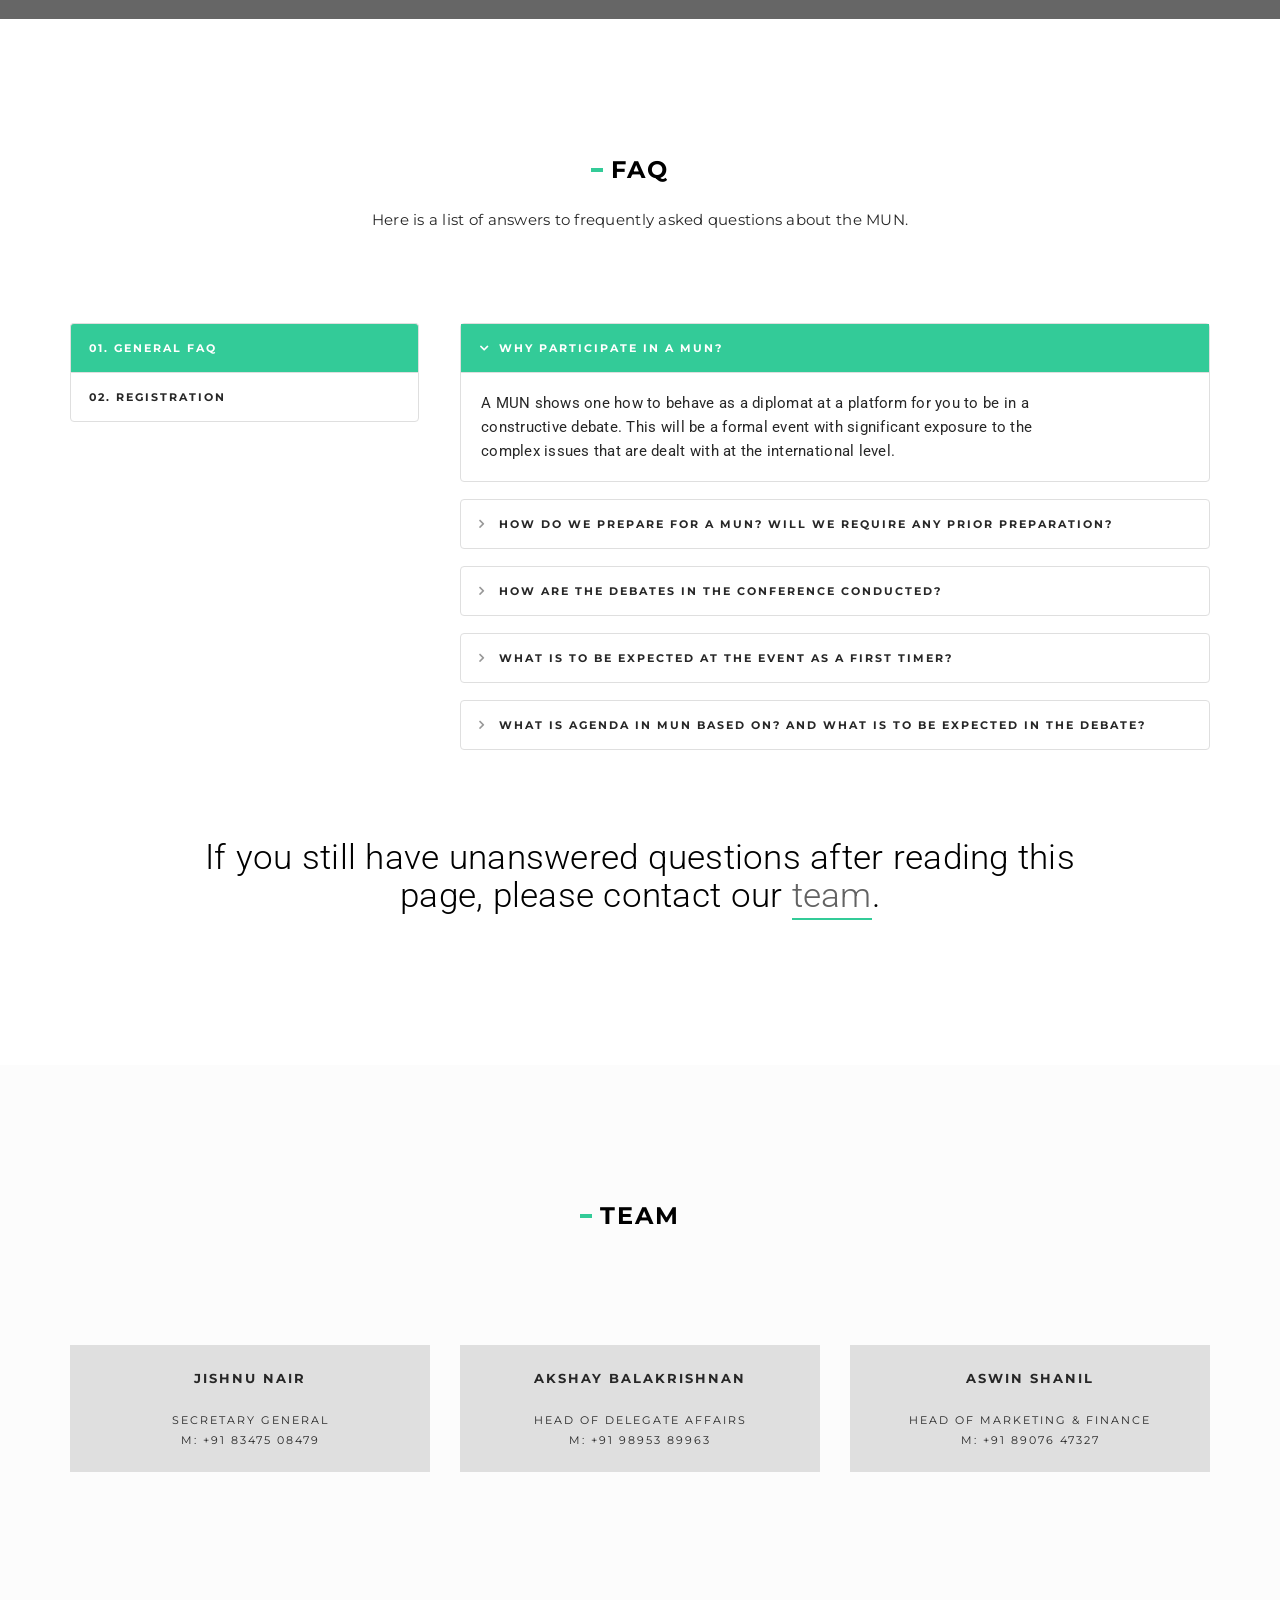
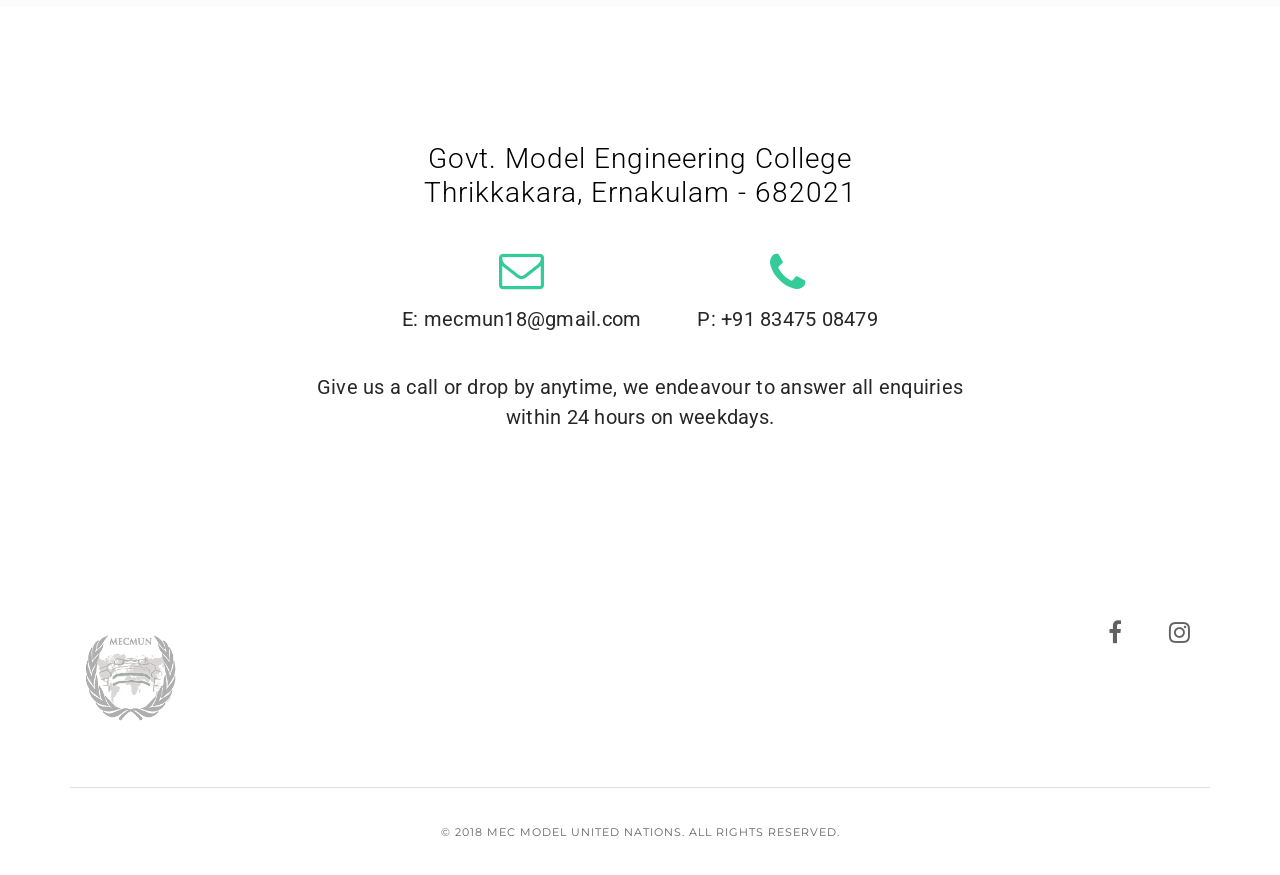
==== commit e5d2410f: "Fixed scroll issues on mobile. Fixed alignment issues. Fixed icon sizes" ====
--- a/index.html
+++ b/index.html
@@ -29,10 +29,41 @@
     #committees {
   		height: 820px;
 	}
+    .gmaps-iframe{
+        border:0;
+        width:400px;
+        height:350px;
+    }
 	@media only screen and (max-width: 992px) {
   	#committees {
     	height: 380px;
   	}
+    .gmaps-iframe{
+        width: 95vw;
+        margin-left: 50%;
+        transform: translateX(-50%);
+    }
+
+    html,body{
+        overflow-x: hidden;
+
+    }
+
+    body{
+        width: 100%;
+        box-sizing: content-box;
+    }
+
+    .center-on-mobile{
+        width:100vw;
+        margin: 0 !important;
+        margin-left: 50% !important;
+        transform: translateX(-50%);
+    }
+
+    .text-align-center{
+        text-align: center;
+    }
     }
     </style>
 </head>
@@ -150,7 +181,7 @@
             <!-- //.row -->
             <div class="row">
                 <div class="col-md-5 xs-text-center">
-                    <iframe src="https://www.google.com/maps/embed?pb=!1m18!1m12!1m3!1d7779.07262007532!2d76.3796434338593!3d10.109293436224014!2m3!1f0!2f0!3f0!3m2!1i1024!2i768!4f13.1!3m3!1m2!1s0x0%3A0xb600653c805710d!2sAELI+Hills!5e0!3m2!1sen!2sin!4v1536259050982" style="border:0; width:400px; height:350px;" allowfullscreen></iframe>
+                    <iframe src="https://www.google.com/maps/embed?pb=!1m18!1m12!1m3!1d7779.07262007532!2d76.3796434338593!3d10.109293436224014!2m3!1f0!2f0!3f0!3m2!1i1024!2i768!4f13.1!3m3!1m2!1s0x0%3A0xb600653c805710d!2sAELI+Hills!5e0!3m2!1sen!2sin!4v1536259050982" class="gmaps-iframe"  allowfullscreen></iframe>
 
                     <!-- <a href="#" target="_blank" class="page-scroll btn btn-outline-black btn-medium margin-6-5 no-margin-bottom no-margin-rl">Download Brochure</a> -->
                 </div>
@@ -336,7 +367,7 @@
                     <span class="bg-base-color display-inline-block margin-5-5 no-margin-rl separator-line-medium-thick-long"></span>
                 </div>
                 <!-- //.col-sm-6 -->
-                <div class="col-sm-6 col-md-5">
+                <div class="col-sm-6 col-md-5 text-align-center">
                 <br><br><br><br>
                     <br><br>
                             <a href="https://goo.gl/forms/EaOo9Jp00zM3arwy2" target="_blank" id="btn-form-register" class="btn btn-base-color btn-medium" role="button">Book Now</a>
@@ -705,7 +736,7 @@
                 <div class="col-md-8 col-md-offset-2 text-center">
                     <h3 class="display-block font-weight-300 letter-spacing-1 title-large">Govt. Model Engineering College<br>Thrikkakara, Ernakulam - 682021</h3>
                     <div class="margin-5 no-margin-bottom no-margin-rl">
-                        <div class="display-inline-block margin-7 no-margin-left no-margin-tb">
+                        <div class="display-inline-block margin-7 no-margin-left no-margin-tb center-on-mobile">
                             <i class="fa fa-envelope-o display-block text-base-color xs-title-large title-extra-large-2"></i>
                             <span class="display-block margin-5 no-margin-bottom no-margin-rl text-gray-dark-2 xs-text-large title-small">E: mecmun18@gmail.com</span>
                         </div>
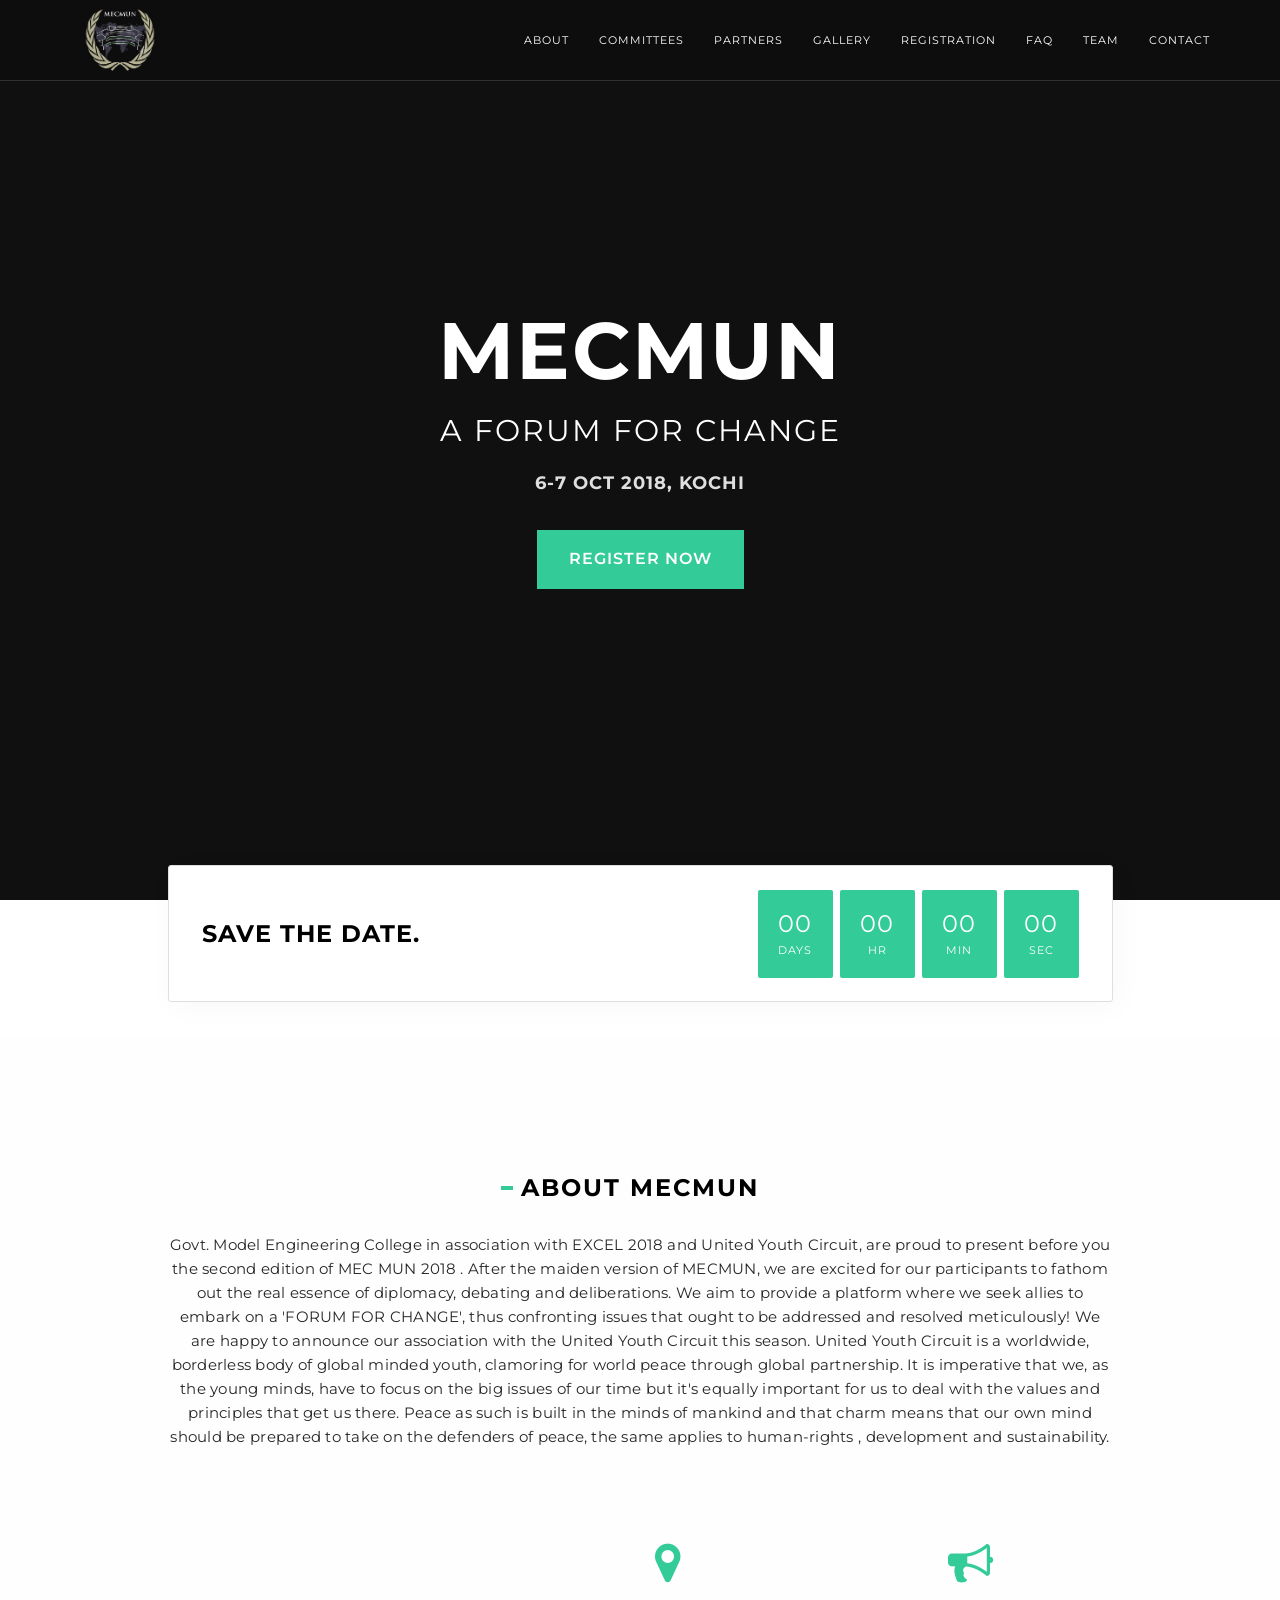
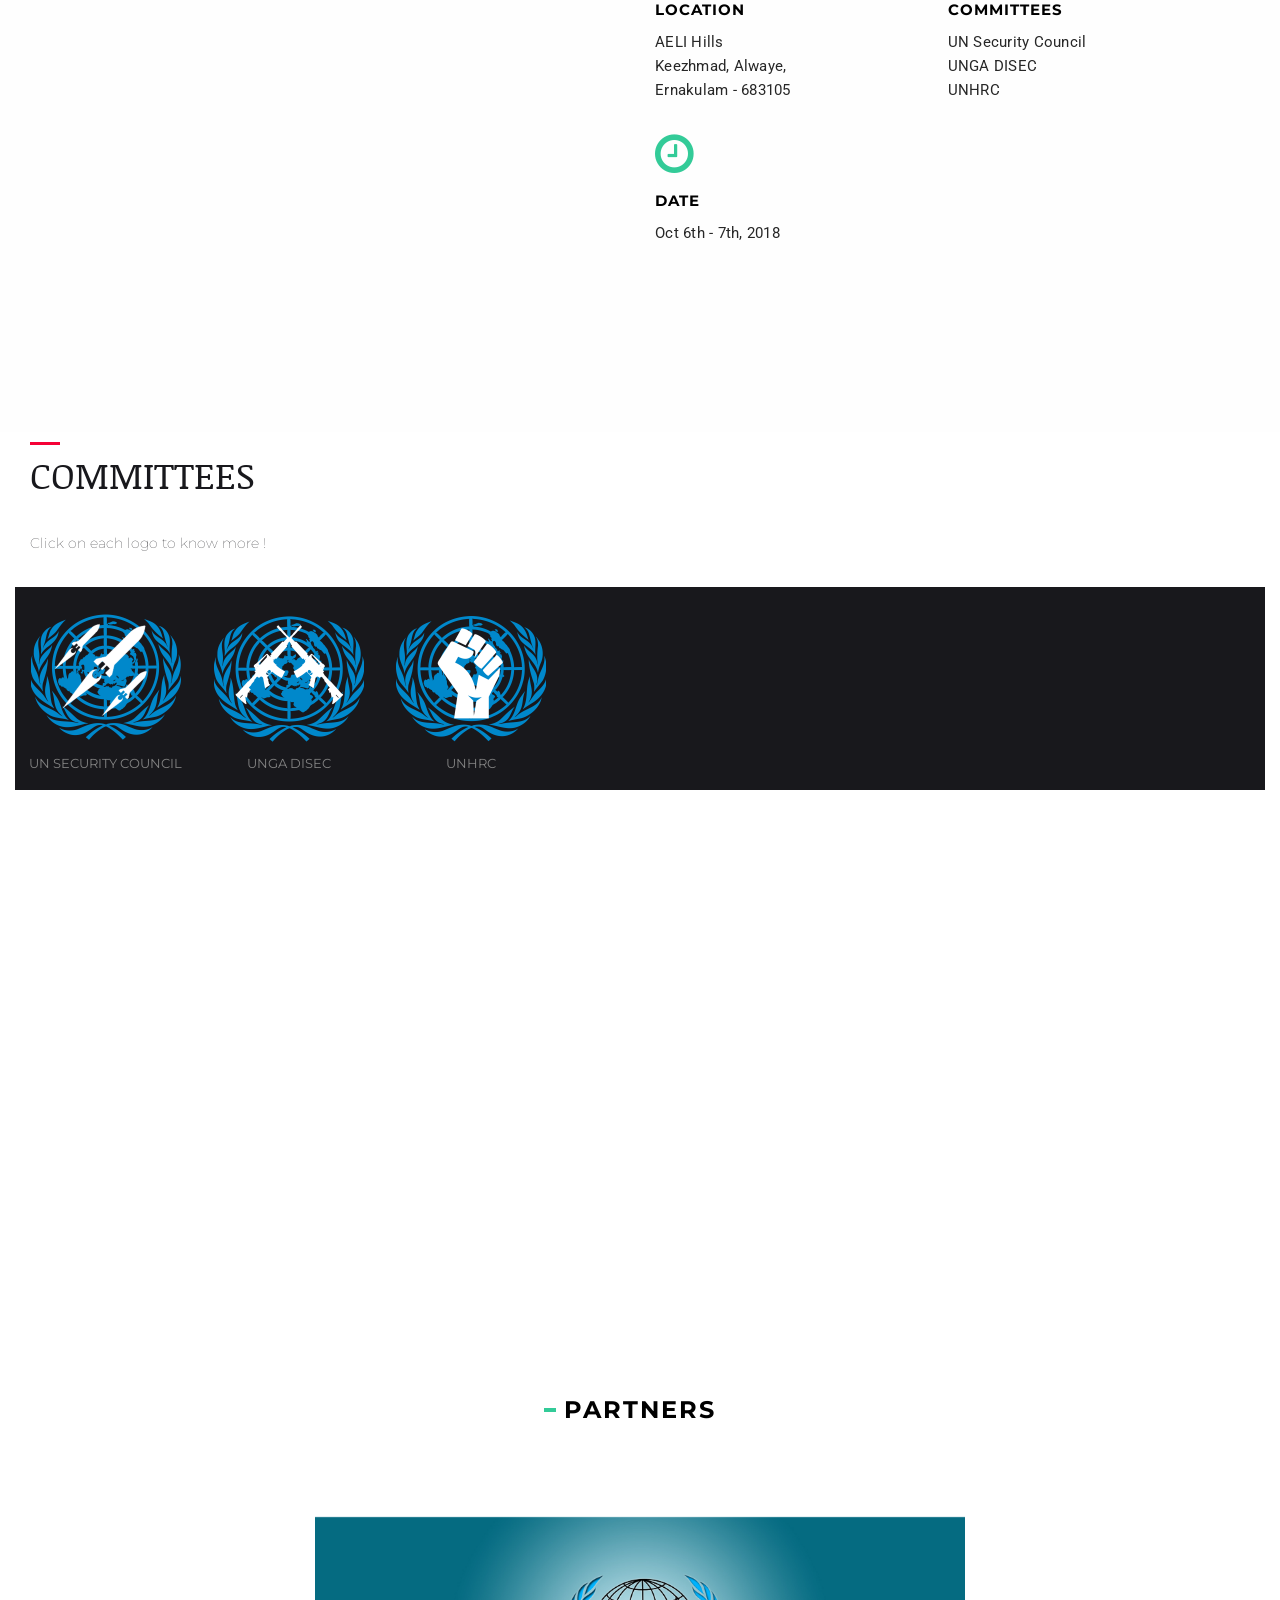
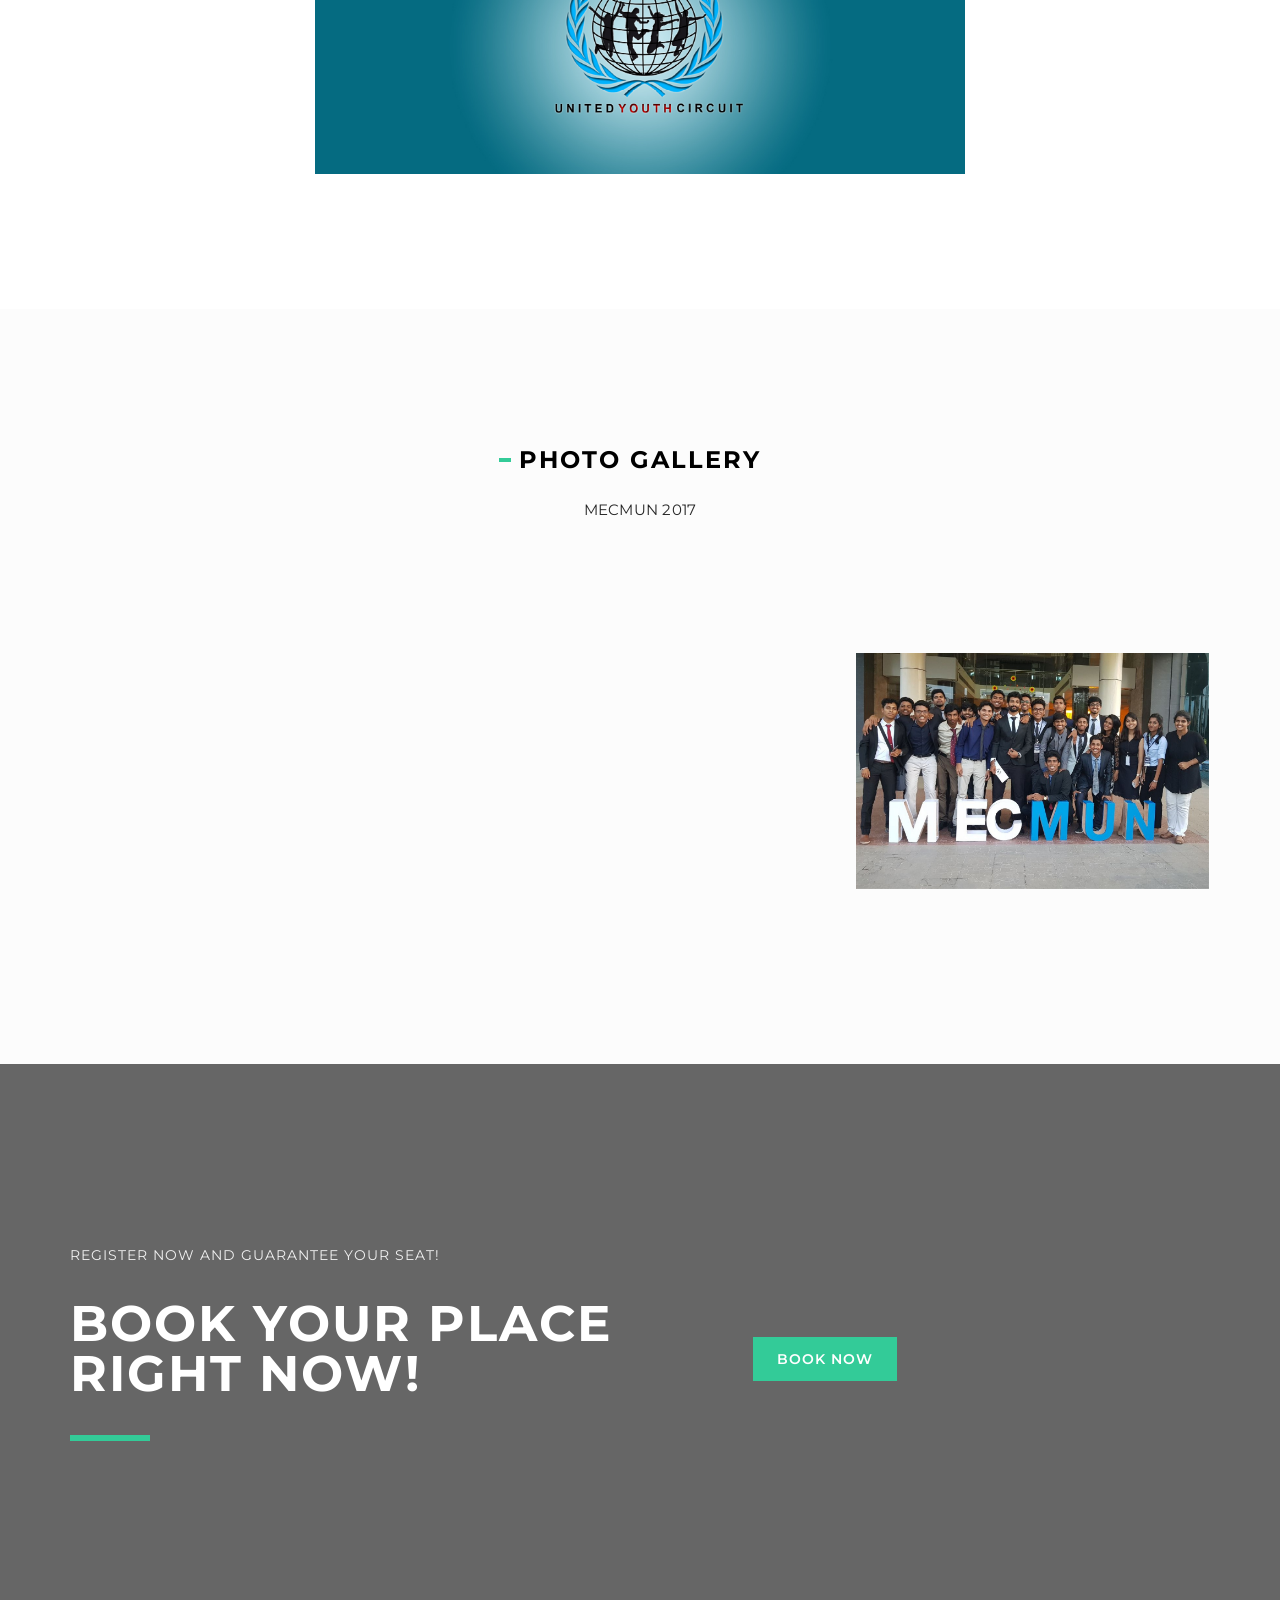
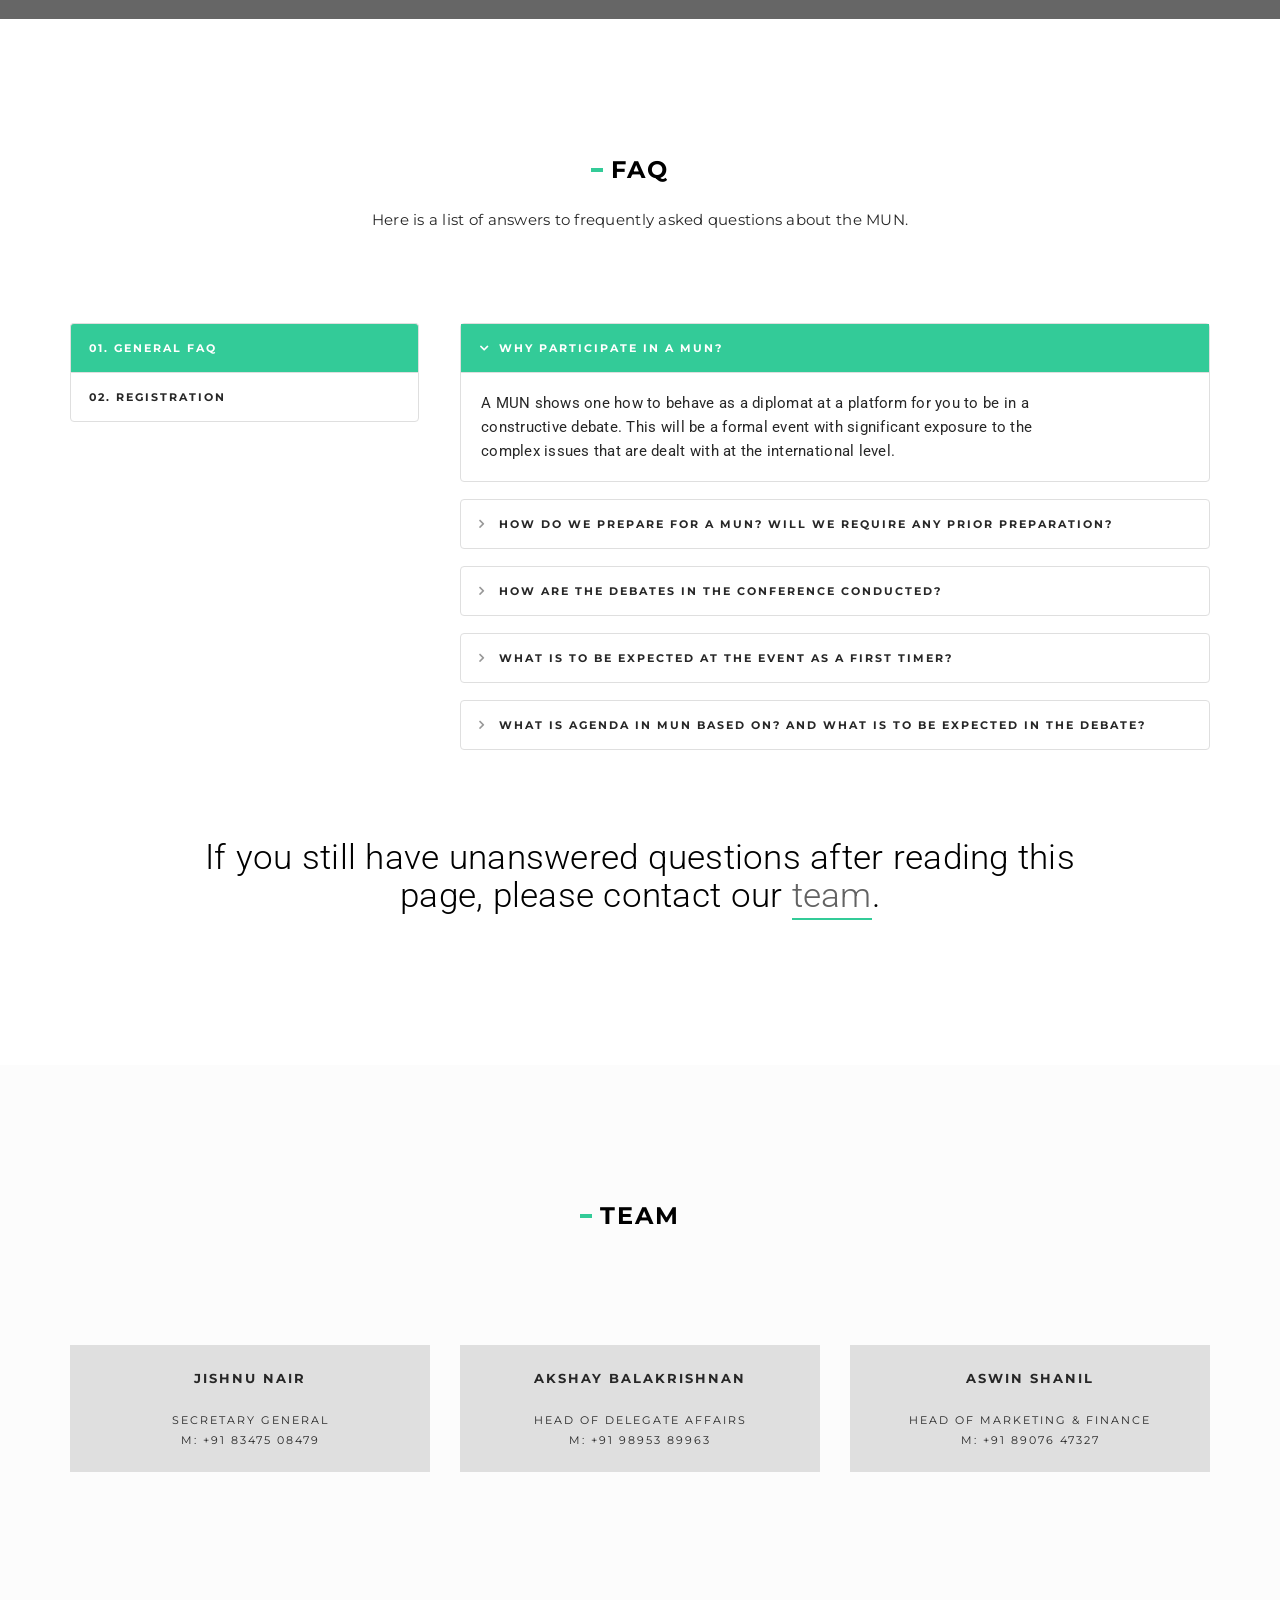
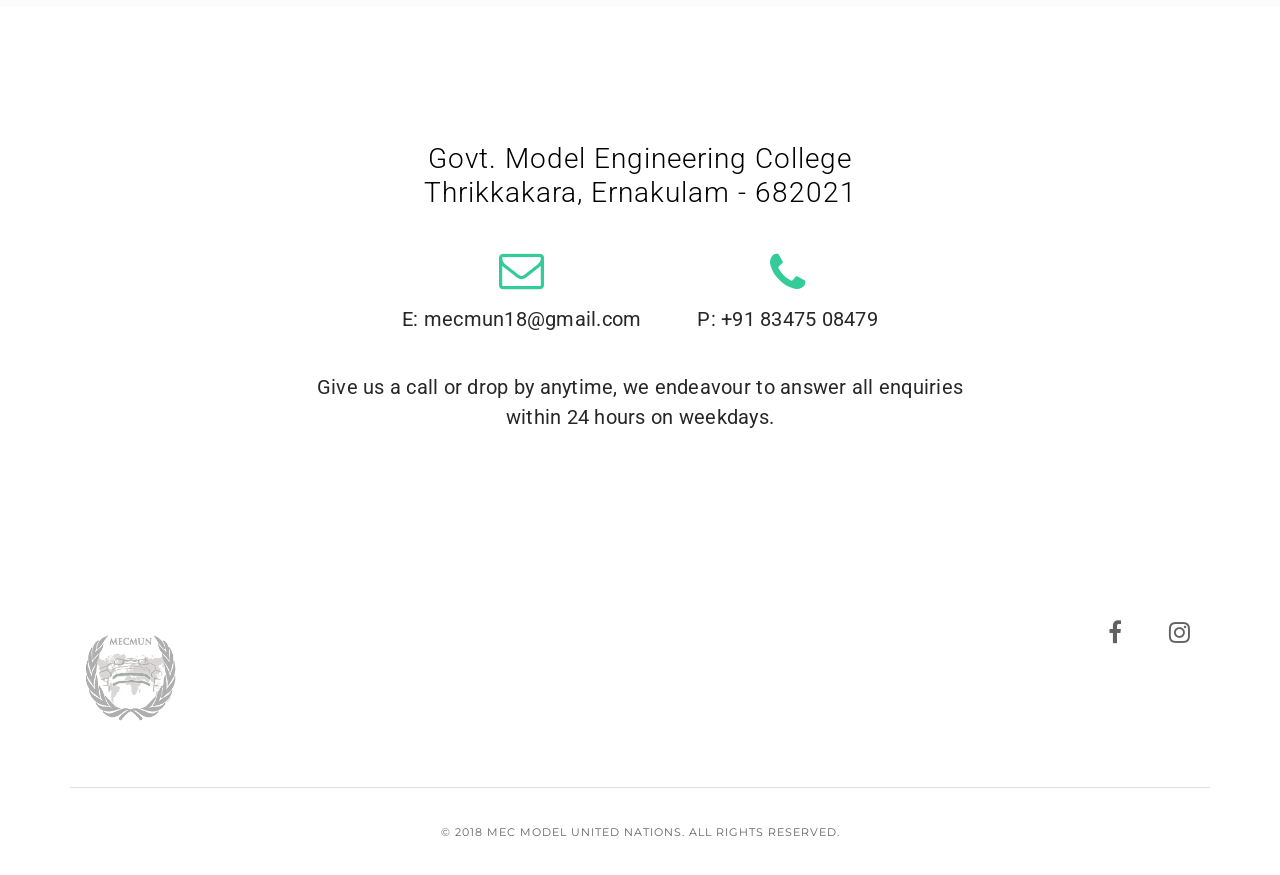
==== commit 35b62d21: "made contact details clickable" ====
--- a/index.html
+++ b/index.html
@@ -6,6 +6,8 @@
     <meta name="description" content="A MUN conference organised by Model Engineering College, Kochi"/>
     <meta name="keywords" content="mecmun, mun, model united nations, mecmun 2018, mec, mun kerala circuit"/>
     <meta name="viewport" content="width=device-width, initial-scale=1.0, maximum-scale=1"/>
+
+    <link rel="icon" href="favicon.ico" sizes="16x16" type="image/icon">
 
     <!-- Loading Bootstrap CSS -->
     <link href="assets/css/bootstrap.min.css" rel="stylesheet" type="text/css">
@@ -738,12 +740,12 @@
                     <div class="margin-5 no-margin-bottom no-margin-rl">
                         <div class="display-inline-block margin-7 no-margin-left no-margin-tb center-on-mobile">
                             <i class="fa fa-envelope-o display-block text-base-color xs-title-large title-extra-large-2"></i>
-                            <span class="display-block margin-5 no-margin-bottom no-margin-rl text-gray-dark-2 xs-text-large title-small">E: mecmun18@gmail.com</span>
+                            <a href="mailto:mecmun18@gmail.com" class="display-block margin-5 no-margin-bottom no-margin-rl text-gray-dark-2 xs-text-large title-small">E: mecmun18@gmail.com</a>
                         </div>
                         <!-- //.display-inline-block -->
                         <div class="display-inline-block">
                             <i class="fa fa-phone display-block text-base-color xs-title-large title-extra-large-2"></i>
-                            <span class="display-block margin-5 no-margin-bottom no-margin-rl text-gray-dark-2 xs-text-large title-small">P: +91 83475 08479</span>
+                            <a href="tel:+91 83475 08479" class="display-block margin-5 no-margin-bottom no-margin-rl text-gray-dark-2 xs-text-large title-small">P: +91 83475 08479</a>
                         </div>
                         <!-- //.display-inline-block -->
                     </div>
